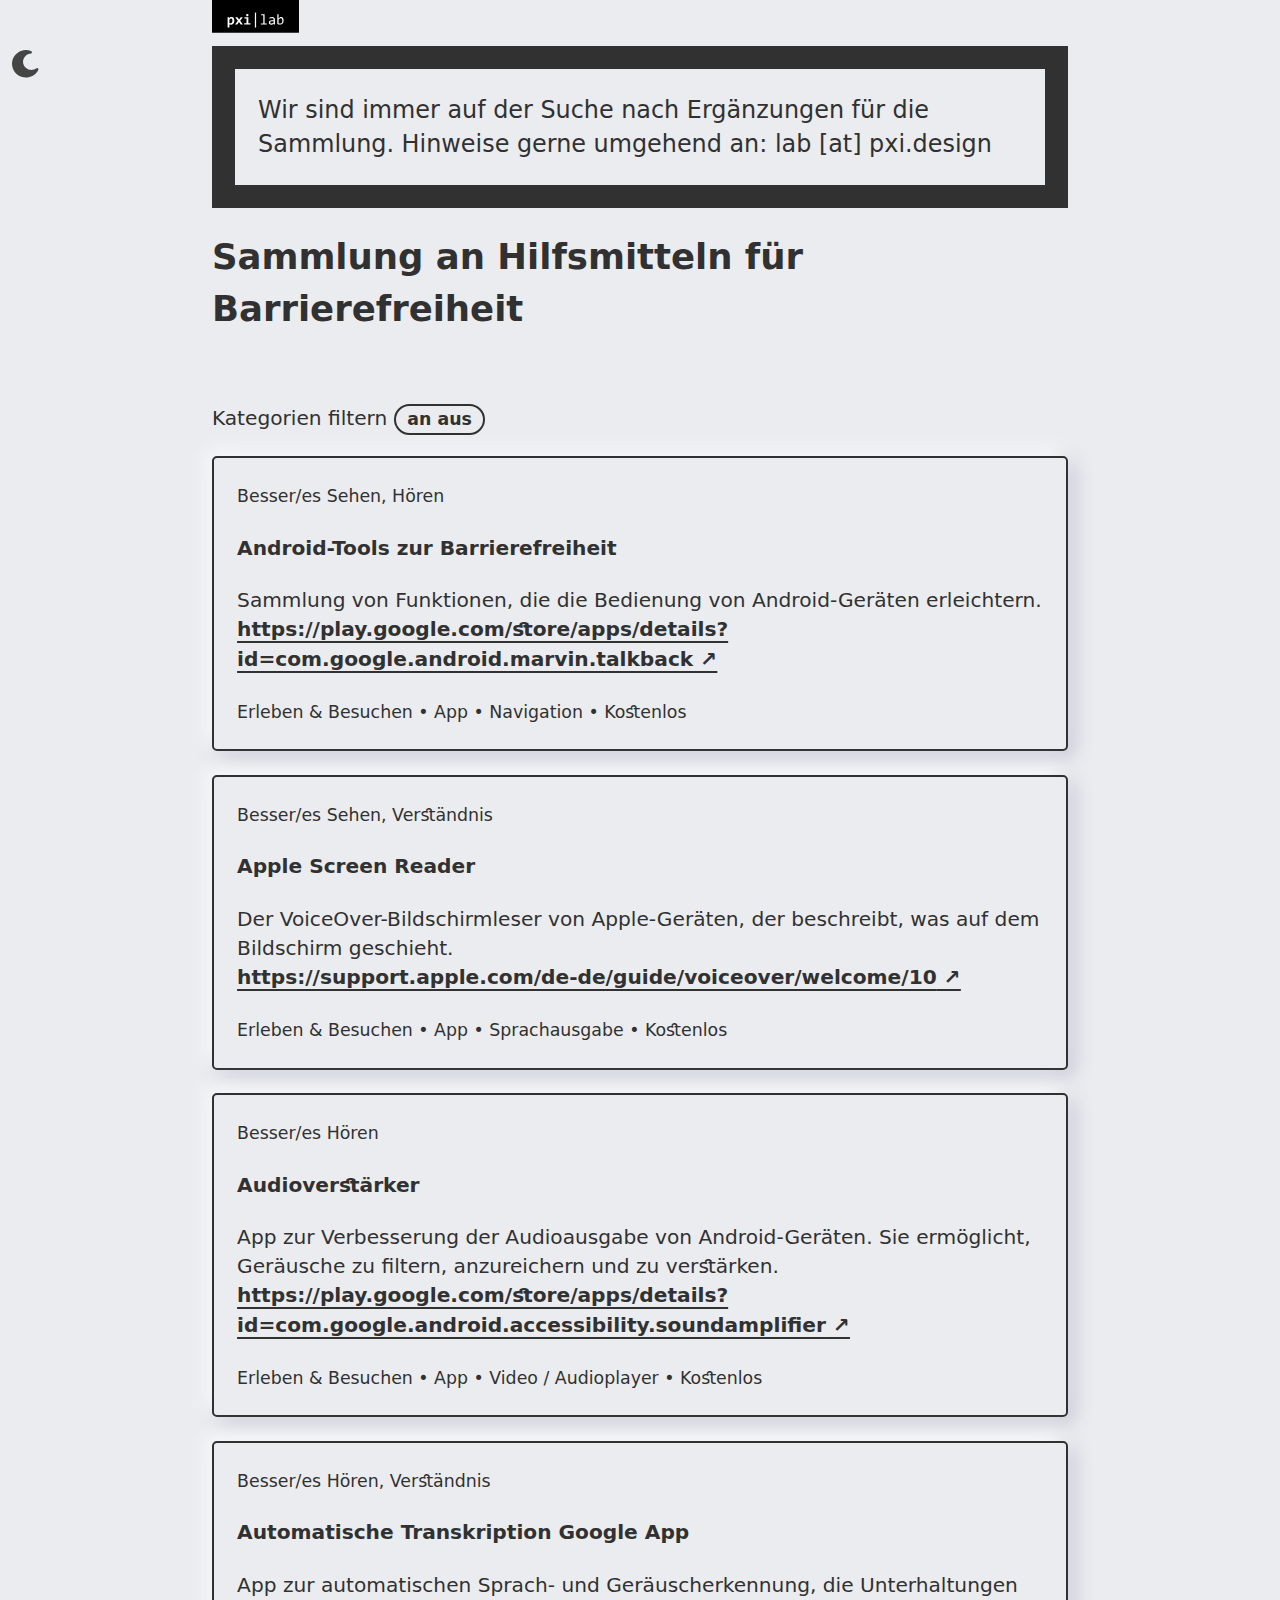
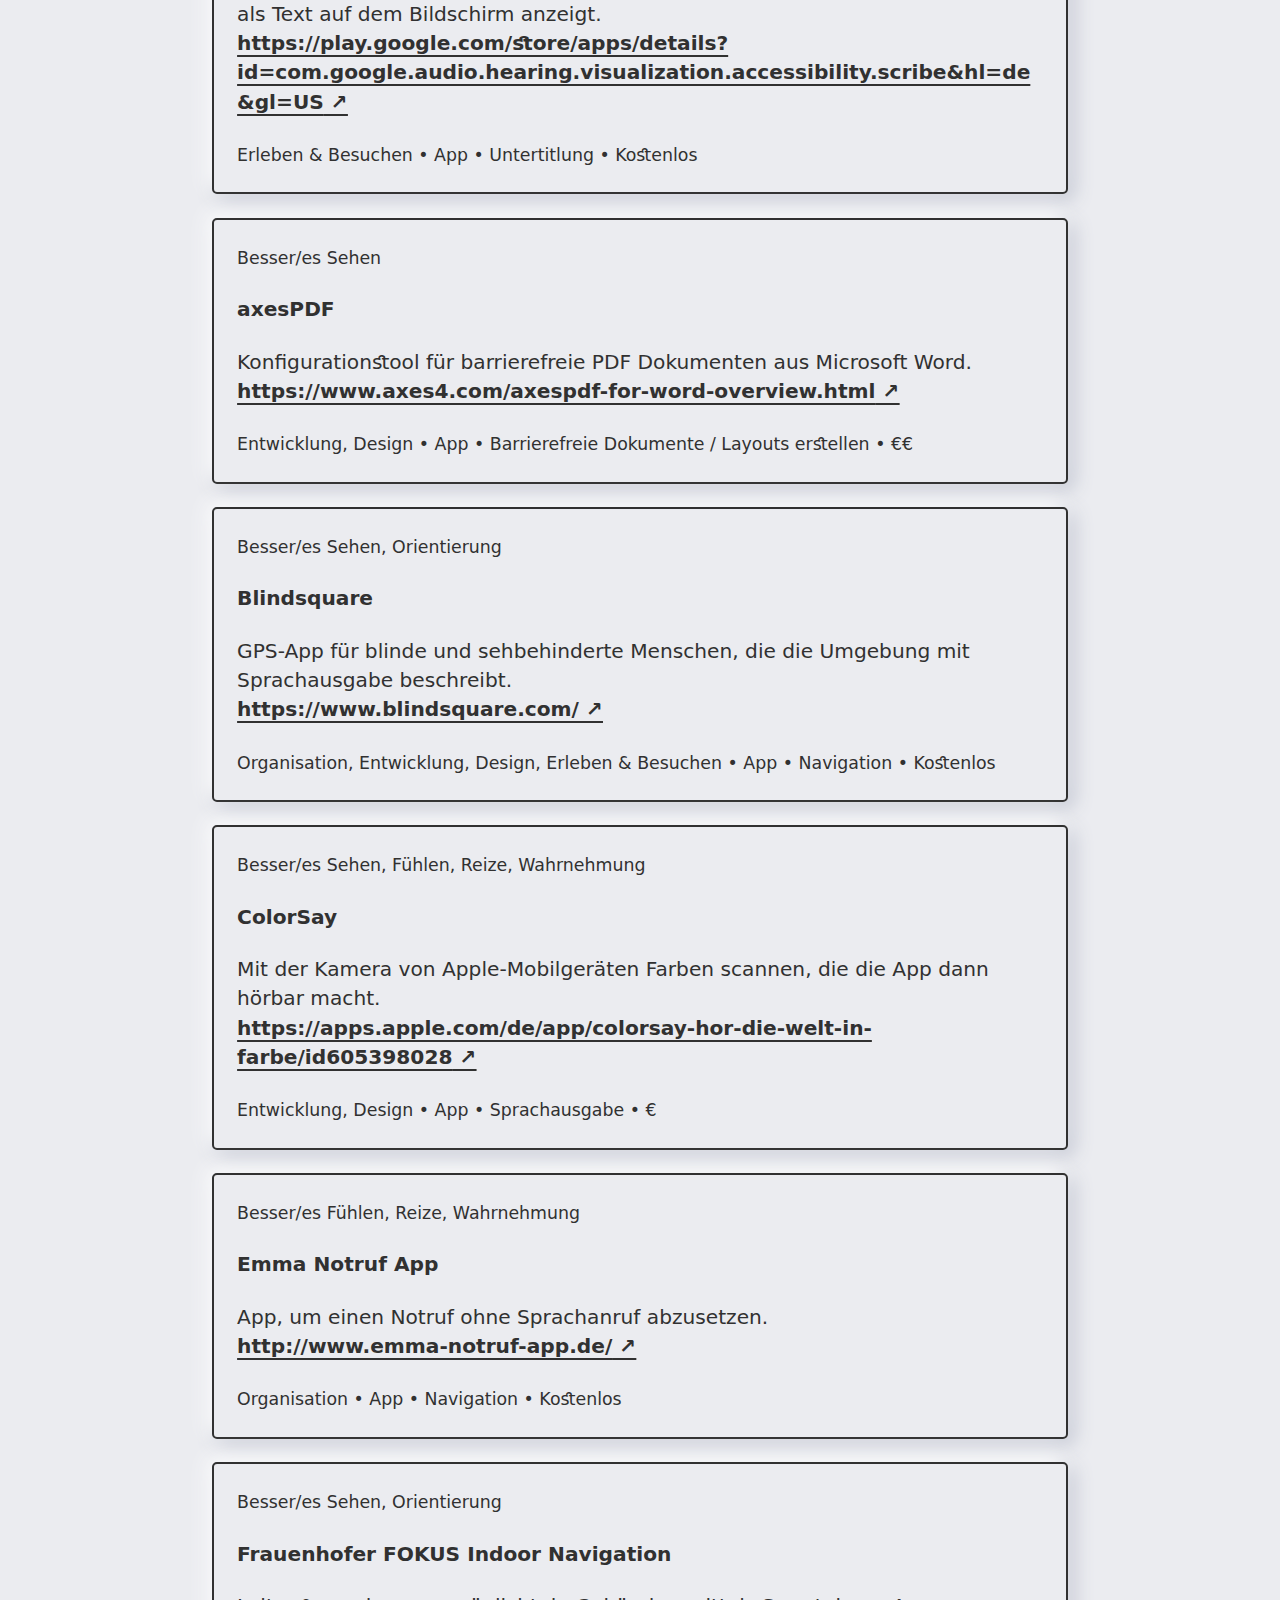
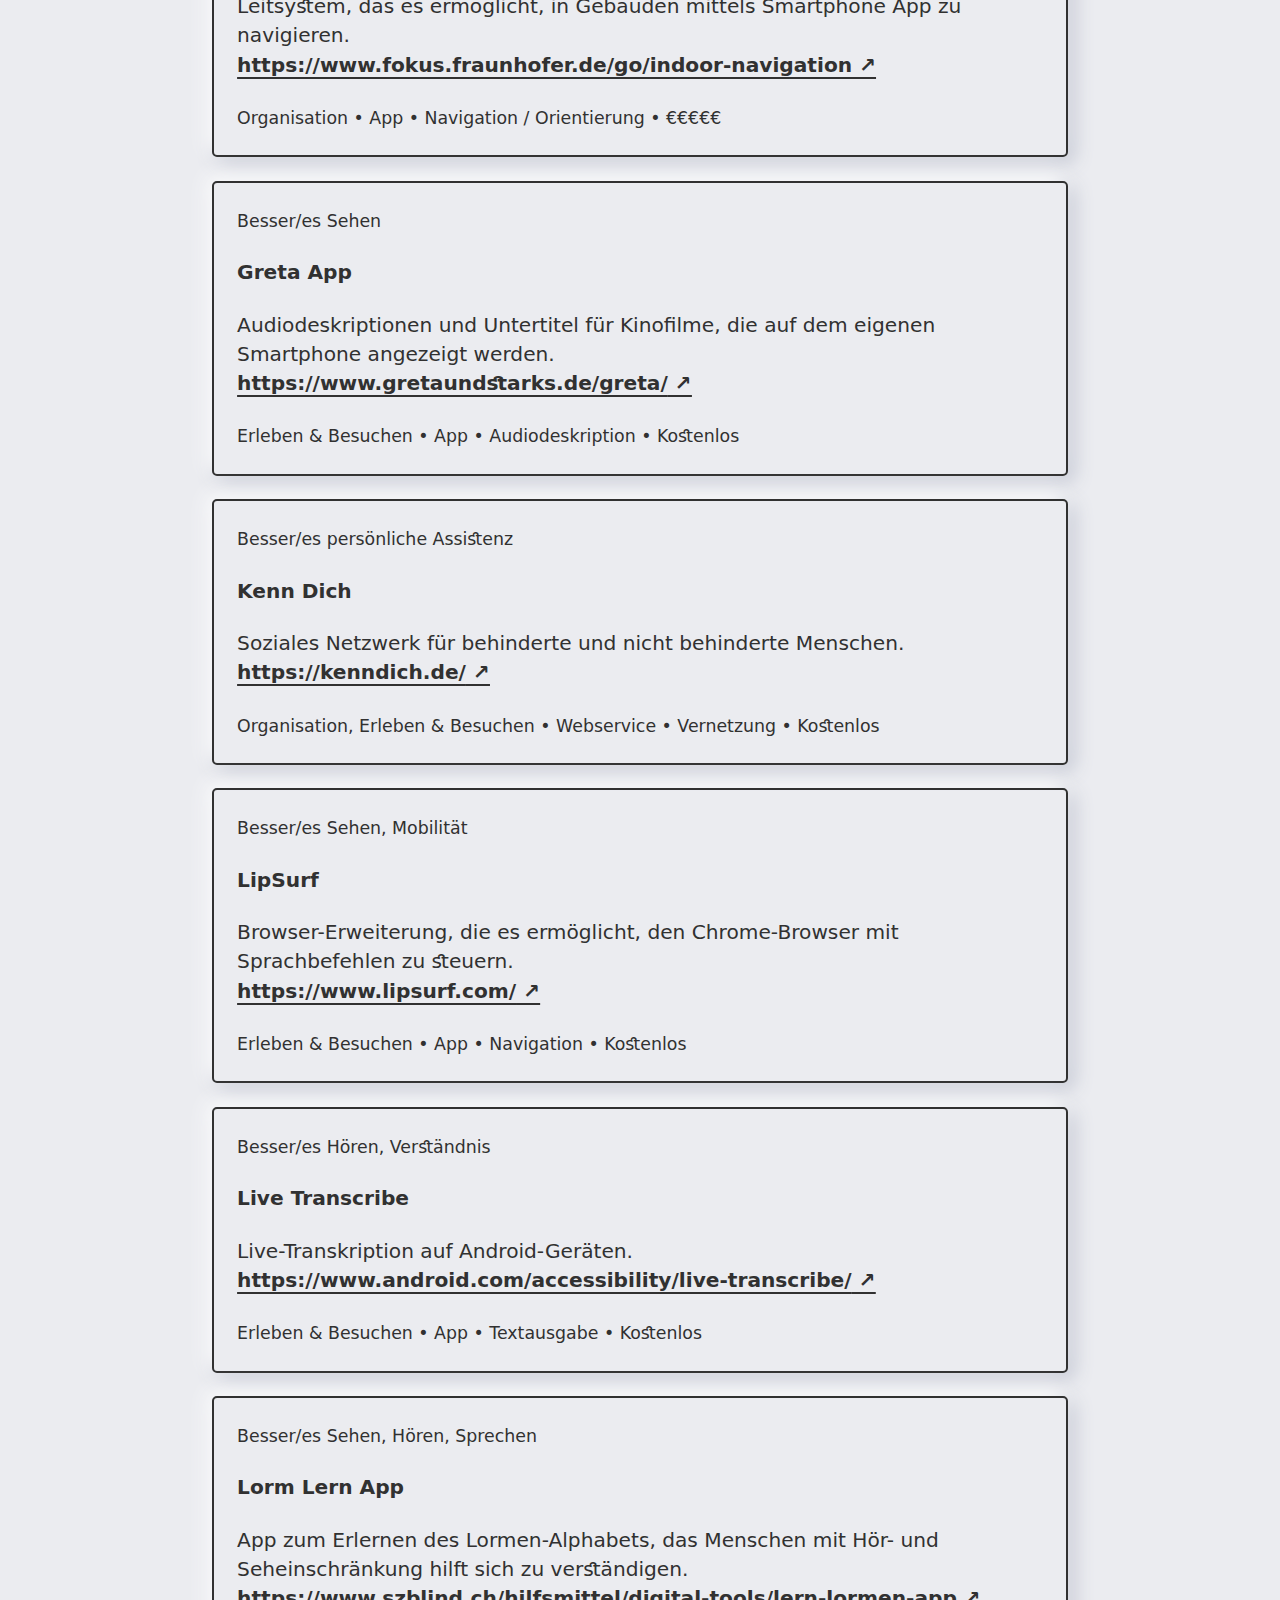
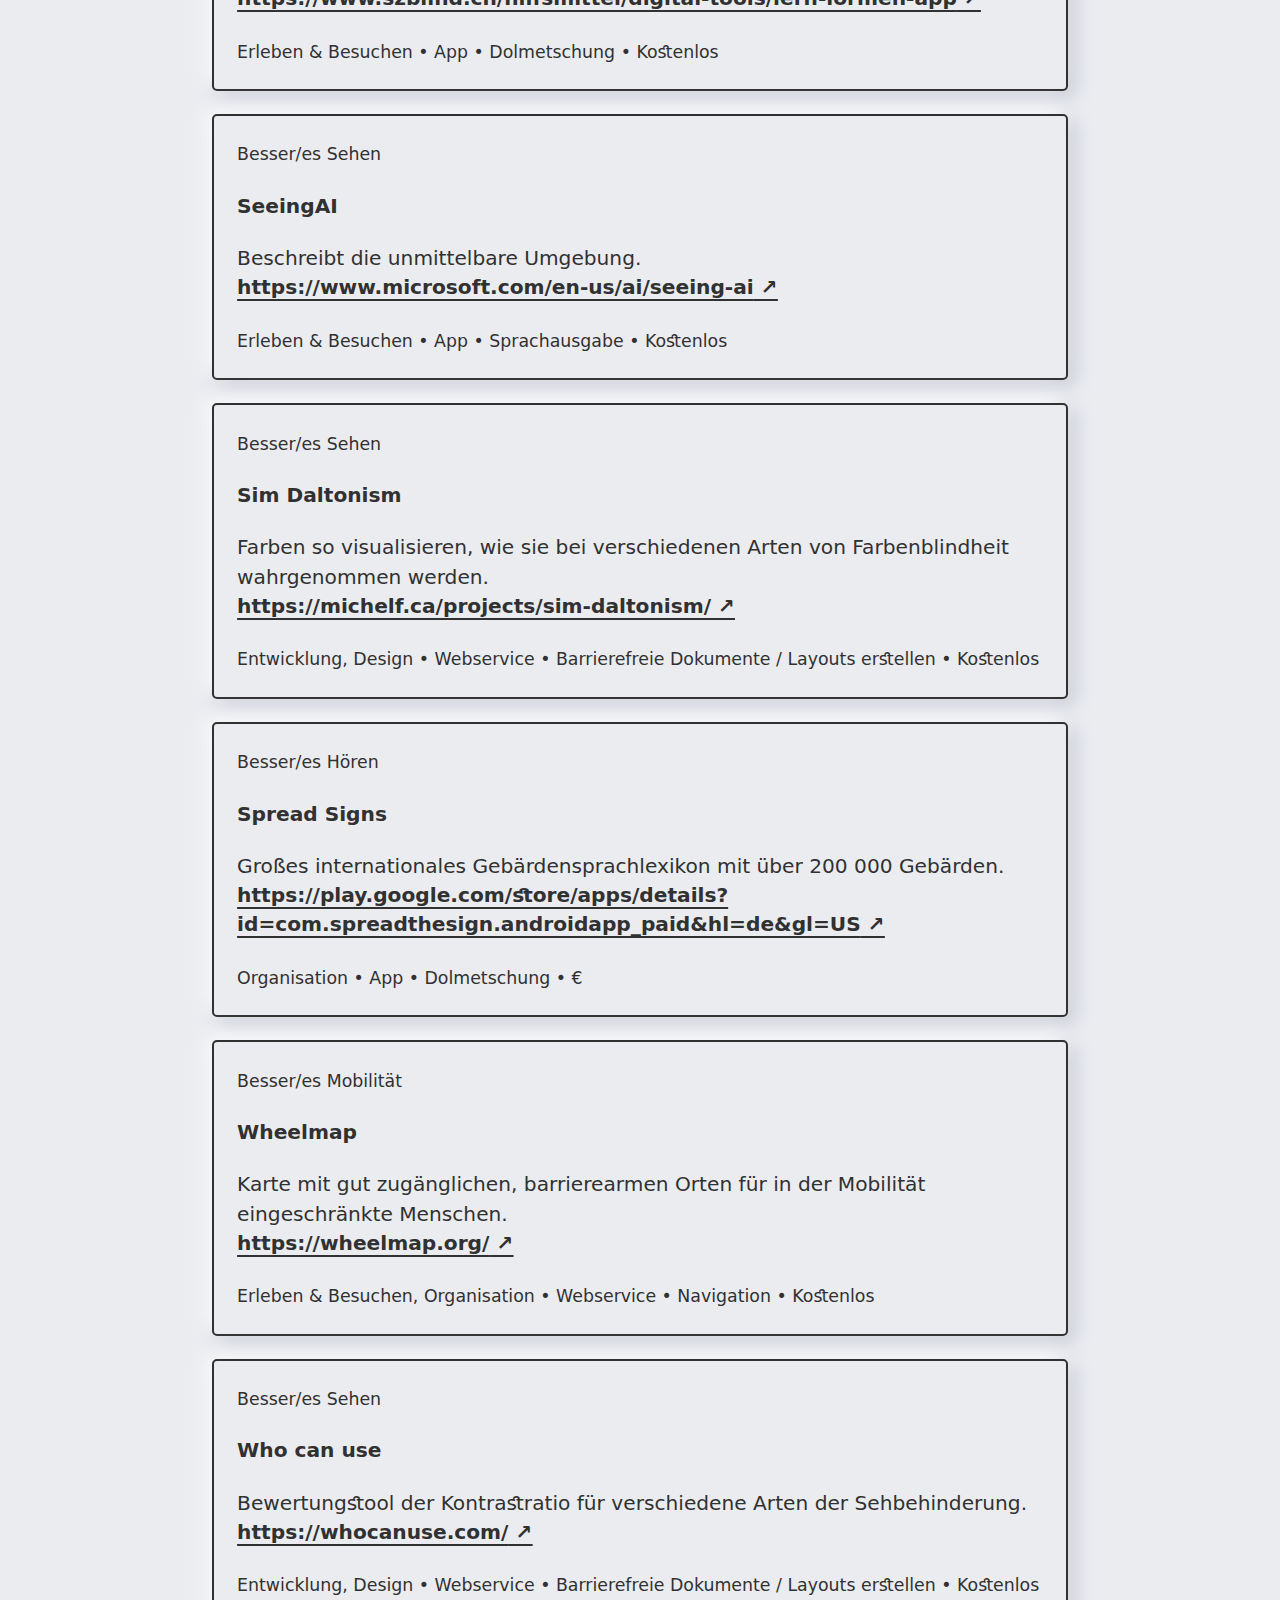
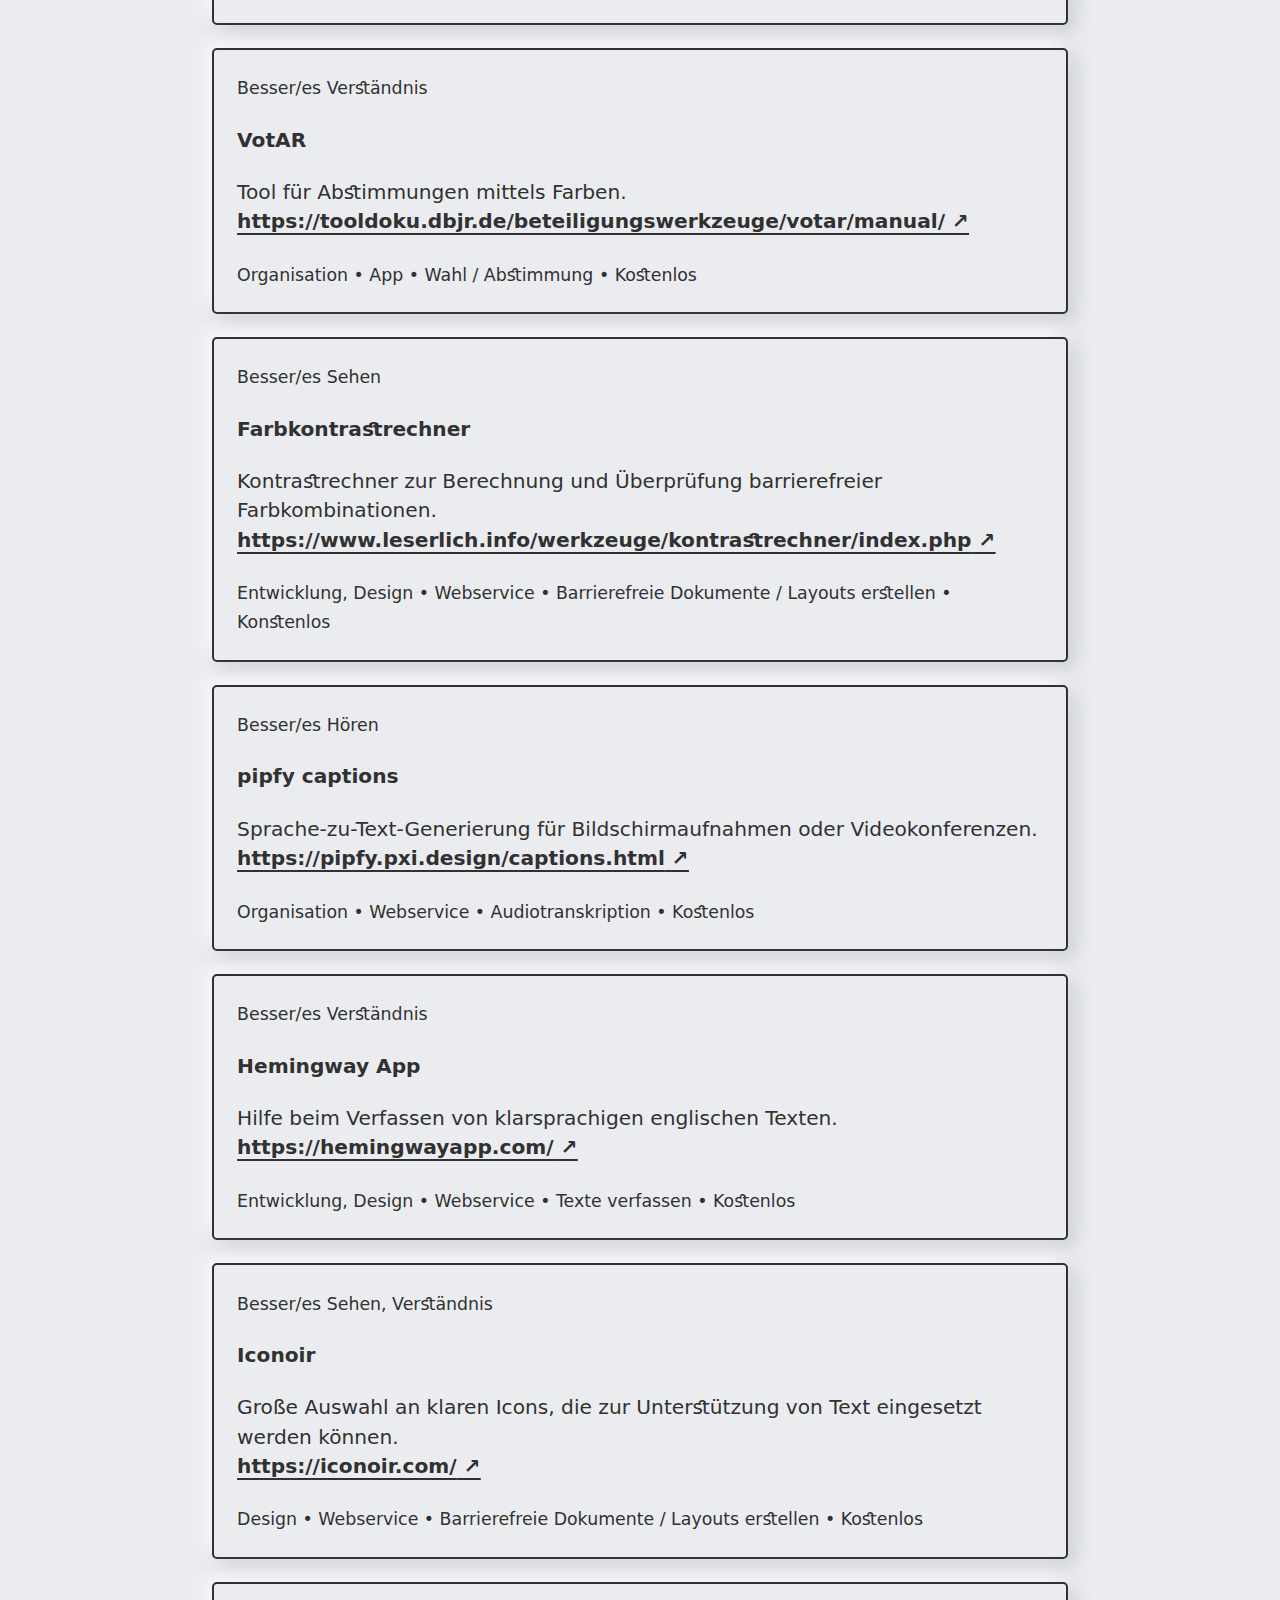
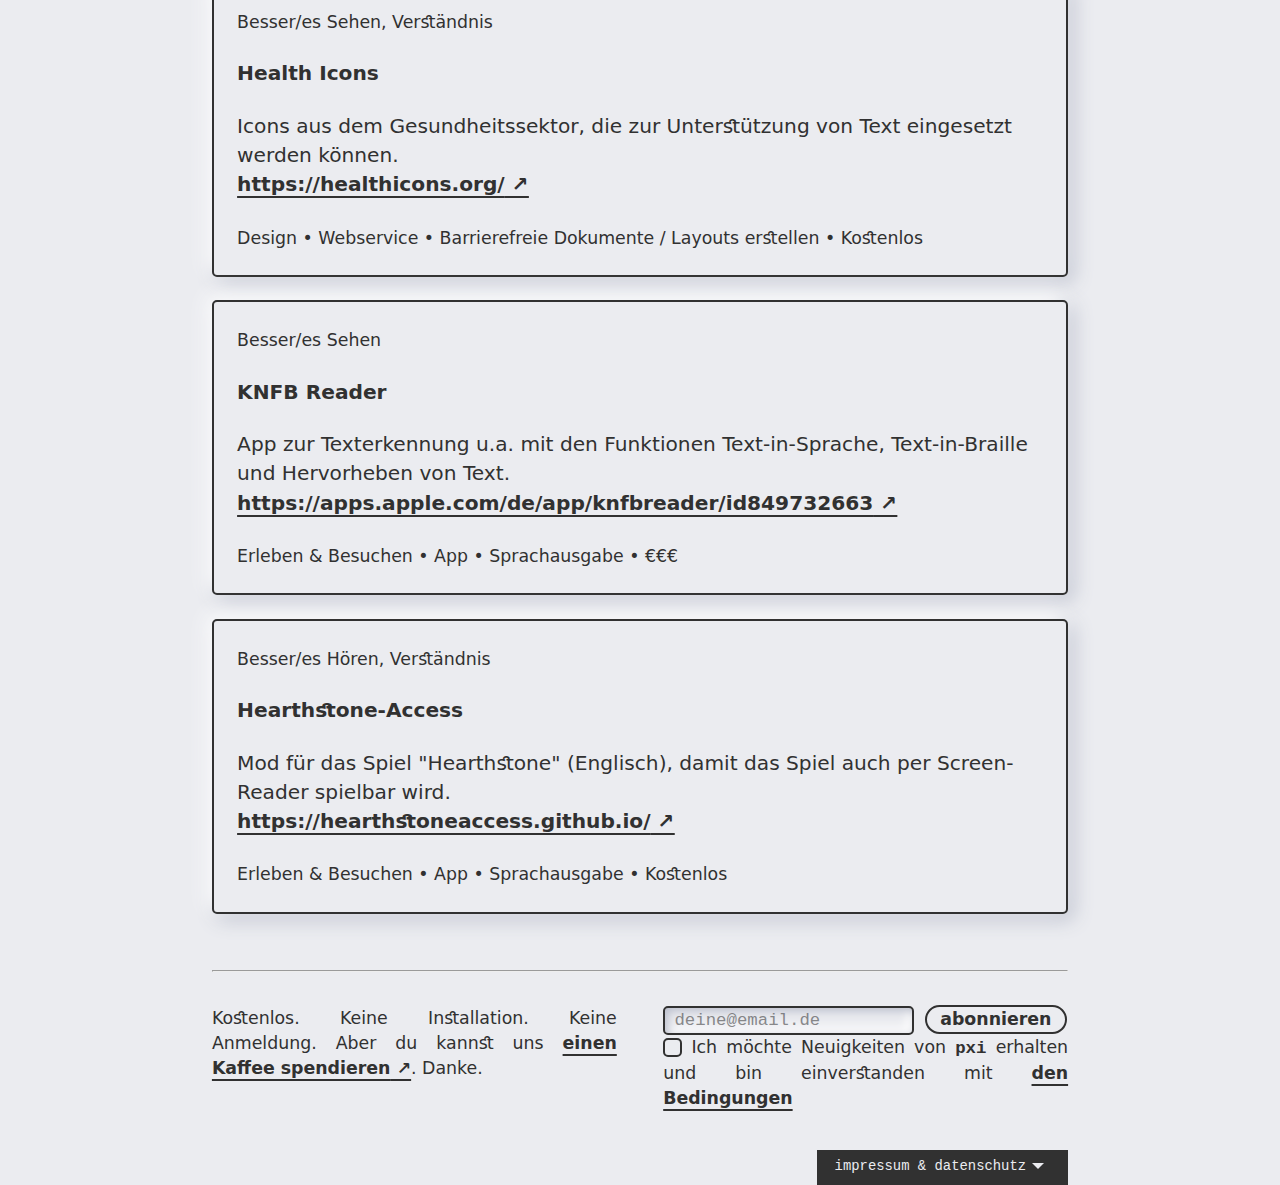
==== werkzeuge/index.html @ 62489ceb "put werkzeugsammlung (gefiltert) in" ====
<!DOCTYPE html>
<html lang="de" prefix="og: http://ogp.me/ns#">
<head>
  <meta charset="UTF-8">
  <meta name="viewport" content="width=device-width, initial-scale=1, minimum-scale=1, shrink-to-fit=no, viewport-fit=cover">
  <meta name="description" content="Sammlung an verschiedenen Hilfsmitteln für Barrierefreiheit im Alltag" />
  <meta name="author" content="pxi.gmbh" />

  <link rel="stylesheet" href="index.css" />

  <title>Sammlung an Hilfsmitteln für Barrierefreiheit</title>
  <meta name="title" content="Sammlung an Hilfsmitteln für Barrierefreiheit" />
  <meta name="description" content="Sammlung an verschiedenen Hilfsmitteln für Barrierefreiheit im Alltag"/>
  <meta name="image" content="social-media-image.png">

  <meta itemprop="name" content="Sammlung an Hilfsmitteln für Barrierefreiheit">
  <meta itemprop="description" content="Sammlung an verschiedenen Hilfsmitteln für Barrierefreiheit im Alltag">
  <meta itemprop="image" content="social-media-image.png">

  <meta name="twitter:card" content="summary">
  <meta name="twitter:title" content="Sammlung an Hilfsmitteln für Barrierefreiheit">
  <meta name="twitter:description" content="Sammlung an verschiedenen Hilfsmitteln für Barrierefreiheit im Alltag">
  <meta name="twitter:image:src" content="social-media-image.png">

  <meta name="og:title" content="Sammlung an Hilfsmitteln für Barrierefreiheit">
  <meta name="og:description" content="Sammlung an verschiedenen Hilfsmitteln für Barrierefreiheit im Alltag">
  <meta name="og:type" content="website">
  <meta name="og:image" content="social-media-image.png">
  <meta name="og:url" content="https://teilhabe.pxi.design/werkzeuge">
  <meta name="og:site_name" content="Sammlung an Hilfsmitteln für Barrierefreiheit">

  <link rel="icon" href="img/favicon/favicon.ico" type="image/x-icon">
  <link rel="apple-touch-icon" sizes="180x180" href="img/favicon/apple-touch-icon.png">
  <link rel="icon" type="image/png" sizes="32x32" href="img/favicon/favicon-32x32.png">
  <link rel="icon" type="image/png" sizes="16x16" href="img/favicon/favicon-16x16.png">
</head>

<body>
  <header>
    <a class="skip-link" href="#main">zum Haupt-Inhalt springen</a>
    <a href="https://agentur.pxi.gmbh/" aria-label="pxi-lab-homepage"><img id="pxi-logo" src="img/pxi-lab.svg"></a>

    <div id="toggle--theme">
      <button type="button" theme-toggle="light" aria-label="switch to light mode"><img src="img/light-button.svg" alt="light icon" theme-toggle="light"></button>
      <button type="button" theme-toggle="dark" aria-label="switch to dark mode"><img src="img/dark-button.svg" alt="dark icon" theme-toggle="dark"></button>
    </div>
    <script type="text/javascript">
      // toggle--theme (light/dark)
      (function() {
        var buttonsTheme = document.querySelectorAll('button[theme-toggle]');
        for (var i = 0; i < buttonsTheme.length; i++) {

          buttonsTheme[i].addEventListener('click', function(event) {
            event.preventDefault();
            console.log("click");
            document.querySelector('html').setAttribute(
              'theme',
              event.target.getAttribute('theme-toggle'));
            },
            false);
          }
        })();
    </script>

    <div class="warning">
      Wir sind immer auf der Suche nach Ergänzungen für die Sammlung. Hinweise gerne umgehend an: lab [at] pxi.design
    </div>
    <hgroup>
      <h1>Sammlung an Hilfsmitteln für Barrierefreiheit</h1>
    </hgroup>
  </header>

  <main id="main">
    <section> <!-- filter element -->
      <div class="toggle--switch" style="float: none;">
        <span id="filter-categories--label">Kategorien filtern</span>
        <button role="switch" aria-checked="false" aria-labelledby="filter-categories--label" onclick="if(this.getAttribute('aria-checked') == 'false'){this.setAttribute('aria-checked', 'true');}else{this.setAttribute('aria-checked', 'false');}">
          <span>an</span>
          <span>aus</span>
        </button>

        <div id="filter-categories">
          <h4>Kategorien: aktiv</h4>
          <div id="filter-categories--active" class="flex-grid">

          </div>
          <hr>
          <h4>Kategorien: nicht aktiv</h4>
          <div id="filter-categories--inactive" class="flex-grid">
            <button aria-checked="false" class="button--primary" activate-class="tag--kostenpflichtig">kostenpflichtig</button>
            <button aria-checked="false" class="button--primary" activate-class="tag--kostenlos">kostenlos</button>
            <button aria-checked="false" class="button--primary" activate-class="tag--design">design</button>
            <button aria-checked="false" class="button--primary" activate-class="tag--entwicklung">entwicklung</button>
            <button aria-checked="false" class="button--primary" activate-class="tag--organisation">organisation</button>
            <button aria-checked="false" class="button--primary" activate-class="tag--erleben-besuchen">erleben & besuchen</button>
            <button aria-checked="false" class="button--primary" activate-class="tag--Webservice">webservice</button>
            <button aria-checked="false" class="button--primary" activate-class="tag--App">app</button>
          </div>
        </div>

        <div class="warning">
          Wähle eine Kategorie, um passende Ergebnisse zu sehen.
        </div>

        <ul>
          <li class="filter-card tag--erleben-besuchen tag--kostenlos tag--App ">
            <p><small>Besser/es Sehen, Hören</small></p>
            <h4>Android-Tools zur Barrierefreiheit</h4>
            <p>Sammlung von Funktionen, die die Bedienung von Android-Geräten erleichtern.</p>
            <a href="https://play.google.com/store/apps/details?id=com.google.android.marvin.talkback">https://play.google.com/store/apps/details?id=com.google.android.marvin.talkback</a>
            <p><small>Erleben & Besuchen  • App • Navigation • Kostenlos</small></p>
          </li>

          <li class="filter-card tag--erleben-besuchen tag--kostenlos tag--App ">
            <p><small>Besser/es Sehen, Verständnis</small></p>
            <h4>Apple Screen Reader</h4>
            <p>Der VoiceOver-Bildschirmleser von Apple-Geräten, der beschreibt, was auf dem Bildschirm geschieht. </p>
            <a href="https://support.apple.com/de-de/guide/voiceover/welcome/10">https://support.apple.com/de-de/guide/voiceover/welcome/10</a>
            <p><small>Erleben & Besuchen  • App • Sprachausgabe • Kostenlos</small></p>
          </li>

          <li class="filter-card tag--erleben-besuchen tag--kostenlos tag--App ">
            <p><small>Besser/es Hören</small></p>
            <h4>Audioverstärker</h4>
            <p>App zur Verbesserung der Audioausgabe von Android-Geräten. Sie ermöglicht, Geräusche zu filtern, anzureichern und zu verstärken.</p>
            <a href="https://play.google.com/store/apps/details?id=com.google.android.accessibility.soundamplifier">https://play.google.com/store/apps/details?id=com.google.android.accessibility.soundamplifier</a>
            <p><small>Erleben & Besuchen  • App • Video / Audioplayer • Kostenlos</small></p>
          </li>

          <li class="filter-card tag--erleben-besuchen tag--kostenlos tag--App ">
            <p><small>Besser/es Hören, Verständnis</small></p>
            <h4>Automatische Transkription Google App</h4>
            <p>App zur automatischen Sprach- und Geräuscherkennung, die Unterhaltungen als Text auf dem Bildschirm anzeigt.</p>
            <a href="https://play.google.com/store/apps/details?id=com.google.audio.hearing.visualization.accessibility.scribe&hl=de&gl=US">https://play.google.com/store/apps/details?id=com.google.audio.hearing.visualization.accessibility.scribe&hl=de&gl=US</a>
            <p><small>Erleben & Besuchen  • App • Untertitlung • Kostenlos</small></p>
          </li>

          <li class="filter-card tag--kostenpflichtig tag--design tag--entwicklung tag--undefined tag--App ">
            <p><small>Besser/es Sehen</small></p>
            <h4>axesPDF</h4>
            <p>Konfigurationstool für barrierefreie PDF Dokumenten aus Microsoft Word.</p>
            <a href="https://www.axes4.com/axespdf-for-word-overview.html">https://www.axes4.com/axespdf-for-word-overview.html</a>
            <p><small>Entwicklung, Design  • App • Barrierefreie Dokumente / Layouts erstellen • €€</small></p>
          </li>

          <li class="filter-card tag--design tag--entwicklung tag--organisation tag--erleben-besuchen tag--kostenlos tag--App ">
            <p><small>Besser/es Sehen, Orientierung</small></p>
            <h4>Blindsquare</h4>
            <p>GPS-App für blinde und sehbehinderte Menschen, die die Umgebung mit Sprachausgabe beschreibt.</p>
            <a href="https://www.blindsquare.com/">https://www.blindsquare.com/</a>
            <p><small>Organisation, Entwicklung, Design, Erleben & Besuchen  • App • Navigation • Kostenlos</small></p>
          </li>

          <li class="filter-card tag--kostenpflichtig tag--design tag--entwicklung tag--undefined tag--App ">
            <p><small>Besser/es Sehen, Fühlen, Reize, Wahrnehmung</small></p>
            <h4>ColorSay</h4>
            <p>Mit der Kamera von Apple-Mobilgeräten Farben scannen, die die App dann hörbar macht.</p>
            <a href="https://apps.apple.com/de/app/colorsay-hor-die-welt-in-farbe/id605398028">https://apps.apple.com/de/app/colorsay-hor-die-welt-in-farbe/id605398028</a>
            <p><small>Entwicklung, Design  • App • Sprachausgabe • €</small></p>
          </li>

          <li class="filter-card tag--organisation tag--kostenlos tag--App ">
            <p><small>Besser/es Fühlen, Reize, Wahrnehmung</small></p>
            <h4>Emma Notruf App</h4>
            <p>App, um einen Notruf ohne Sprachanruf abzusetzen.</p>
            <a href="http://www.emma-notruf-app.de/">http://www.emma-notruf-app.de/</a>
            <p><small>Organisation  • App • Navigation • Kostenlos</small></p>
          </li>

          <li class="filter-card tag--kostenpflichtig tag--organisation tag--undefined tag--App ">
            <p><small>Besser/es Sehen, Orientierung</small></p>
            <h4>Frauenhofer FOKUS Indoor Navigation</h4>
            <p>Leitsystem, das es ermöglicht, in Gebäuden mittels Smartphone App zu navigieren.</p>
            <a href="https://www.fokus.fraunhofer.de/go/indoor-navigation">https://www.fokus.fraunhofer.de/go/indoor-navigation</a>
            <p><small>Organisation  • App • Navigation / Orientierung • €€€€€</small></p>
          </li>

          <li class="filter-card tag--erleben-besuchen tag--kostenlos tag--App ">
            <p><small>Besser/es Sehen</small></p>
            <h4>Greta App</h4>
            <p>Audiodeskriptionen und Untertitel für Kinofilme, die auf dem eigenen Smartphone angezeigt werden.</p>
            <a href="https://www.gretaundstarks.de/greta/">https://www.gretaundstarks.de/greta/</a>
            <p><small>Erleben & Besuchen  • App • Audiodeskription • Kostenlos</small></p>
          </li>

          <li class="filter-card tag--organisation tag--erleben-besuchen tag--kostenlos tag--Webservice ">
            <p><small>Besser/es persönliche Assistenz</small></p>
            <h4>Kenn Dich</h4>
            <p>Soziales Netzwerk für behinderte und nicht behinderte Menschen.</p>
            <a href="https://kenndich.de/">https://kenndich.de/</a>
            <p><small>Organisation, Erleben & Besuchen  • Webservice • Vernetzung • Kostenlos</small></p>
          </li>

          <li class="filter-card tag--erleben-besuchen tag--kostenlos tag--App ">
            <p><small>Besser/es Sehen, Mobilität</small></p>
            <h4>LipSurf</h4>
            <p>Browser-Erweiterung, die es ermöglicht, den Chrome-Browser mit Sprachbefehlen zu steuern.</p>
            <a href="https://www.lipsurf.com/">https://www.lipsurf.com/</a>
            <p><small>Erleben & Besuchen  • App • Navigation • Kostenlos</small></p>
          </li>

          <li class="filter-card tag--erleben-besuchen tag--kostenlos tag--App ">
            <p><small>Besser/es Hören, Verständnis</small></p>
            <h4>Live Transcribe</h4>
            <p>Live-Transkription auf Android-Geräten.</p>
            <a href="https://www.android.com/accessibility/live-transcribe/">https://www.android.com/accessibility/live-transcribe/</a>
            <p><small>Erleben & Besuchen  • App • Textausgabe • Kostenlos</small></p>
          </li>

          <li class="filter-card tag--erleben-besuchen tag--kostenlos tag--App ">
            <p><small>Besser/es Sehen, Hören, Sprechen</small></p>
            <h4>Lorm Lern App</h4>
            <p>App zum Erlernen des Lormen-Alphabets, das Menschen mit Hör- und Seheinschränkung hilft sich zu verständigen.</p>
            <a href="https://www.szblind.ch/hilfsmittel/digital-tools/lern-lormen-app">https://www.szblind.ch/hilfsmittel/digital-tools/lern-lormen-app</a>
            <p><small>Erleben & Besuchen  • App • Dolmetschung • Kostenlos</small></p>
          </li>

          <li class="filter-card tag--erleben-besuchen tag--kostenlos tag--App ">
            <p><small>Besser/es Sehen</small></p>
            <h4>SeeingAI</h4>
            <p>Beschreibt die unmittelbare Umgebung.</p>
            <a href="https://www.microsoft.com/en-us/ai/seeing-ai">https://www.microsoft.com/en-us/ai/seeing-ai</a>
            <p><small>Erleben & Besuchen  • App • Sprachausgabe • Kostenlos</small></p>
          </li>

          <li class="filter-card tag--design tag--entwicklung tag--kostenlos tag--Webservice ">
            <p><small>Besser/es Sehen</small></p>
            <h4>Sim Daltonism</h4>
            <p>Farben so visualisieren, wie sie bei verschiedenen Arten von Farbenblindheit wahrgenommen werden.</p>
            <a href="https://michelf.ca/projects/sim-daltonism/">https://michelf.ca/projects/sim-daltonism/</a>
            <p><small>Entwicklung, Design  • Webservice • Barrierefreie Dokumente / Layouts erstellen • Kostenlos</small></p>
          </li>

          <li class="filter-card tag--kostenpflichtig tag--organisation tag--undefined tag--App ">
            <p><small>Besser/es Hören</small></p>
            <h4>Spread Signs</h4>
            <p>Großes internationales Gebärdensprachlexikon mit über 200 000 Gebärden.</p>
            <a href="https://play.google.com/store/apps/details?id=com.spreadthesign.androidapp_paid&hl=de&gl=US">https://play.google.com/store/apps/details?id=com.spreadthesign.androidapp_paid&hl=de&gl=US</a>
            <p><small>Organisation  • App • Dolmetschung • €</small></p>
          </li>

          <li class="filter-card tag--organisation tag--erleben-besuchen tag--kostenlos tag--Webservice ">
            <p><small>Besser/es Mobilität</small></p>
            <h4>Wheelmap</h4>
            <p>Karte mit gut zugänglichen, barrierearmen Orten für in der Mobilität eingeschränkte Menschen.</p>
            <a href="https://wheelmap.org/">https://wheelmap.org/</a>
            <p><small>Erleben & Besuchen, Organisation  • Webservice • Navigation • Kostenlos</small></p>
          </li>

          <li class="filter-card tag--design tag--entwicklung tag--kostenlos tag--Webservice ">
            <p><small>Besser/es Sehen</small></p>
            <h4>Who can use</h4>
            <p>Bewertungstool der Kontrastratio für verschiedene Arten der Sehbehinderung.</p>
            <a href="https://whocanuse.com/">https://whocanuse.com/</a>
            <p><small>Entwicklung, Design  • Webservice • Barrierefreie Dokumente / Layouts erstellen • Kostenlos</small></p>
          </li>

          <li class="filter-card tag--organisation tag--kostenlos tag--App ">
            <p><small>Besser/es Verständnis</small></p>
            <h4>VotAR</h4>
            <p>Tool für Abstimmungen mittels Farben.</p>
            <a href="https://tooldoku.dbjr.de/beteiligungswerkzeuge/votar/manual/">https://tooldoku.dbjr.de/beteiligungswerkzeuge/votar/manual/</a>
            <p><small>Organisation  • App • Wahl / Abstimmung • Kostenlos</small></p>
          </li>

          <li class="filter-card tag--design tag--entwicklung tag--undefined tag--Webservice ">
            <p><small>Besser/es Sehen</small></p>
            <h4>Farbkontrastrechner</h4>
            <p>Kontrastrechner zur Berechnung und Überprüfung barrierefreier Farbkombinationen.</p>
            <a href="https://www.leserlich.info/werkzeuge/kontrastrechner/index.php">https://www.leserlich.info/werkzeuge/kontrastrechner/index.php</a>
            <p><small>Entwicklung, Design  • Webservice • Barrierefreie Dokumente / Layouts erstellen • Konstenlos</small></p>
          </li>

          <li class="filter-card tag--organisation tag--kostenlos tag--Webservice ">
            <p><small>Besser/es Hören</small></p>
            <h4>pipfy captions</h4>
            <p>Sprache-zu-Text-Generierung für Bildschirmaufnahmen oder Videokonferenzen.</p>
            <a href="https://pipfy.pxi.design/captions.html">https://pipfy.pxi.design/captions.html</a>
            <p><small>Organisation  • Webservice • Audiotranskription • Kostenlos</small></p>
          </li>

          <li class="filter-card tag--design tag--entwicklung tag--kostenlos tag--Webservice ">
            <p><small>Besser/es Verständnis</small></p>
            <h4>Hemingway App</h4>
            <p>Hilfe beim Verfassen von klarsprachigen englischen Texten.</p>
            <a href="https://hemingwayapp.com/">https://hemingwayapp.com/</a>
            <p><small>Entwicklung, Design  • Webservice • Texte verfassen • Kostenlos</small></p>
          </li>

          <li class="filter-card tag--design tag--kostenlos tag--Webservice ">
            <p><small>Besser/es Sehen, Verständnis</small></p>
            <h4>Iconoir</h4>
            <p>Große Auswahl an klaren Icons, die zur Unterstützung von Text eingesetzt werden können.</p>
            <a href="https://iconoir.com/">https://iconoir.com/</a>
            <p><small>Design  • Webservice • Barrierefreie Dokumente / Layouts erstellen • Kostenlos</small></p>
          </li>

          <li class="filter-card tag--design tag--kostenlos tag--Webservice ">
            <p><small>Besser/es Sehen, Verständnis</small></p>
            <h4>Health Icons</h4>
            <p>Icons aus dem Gesundheitssektor, die zur Unterstützung von Text eingesetzt werden können.</p>
            <a href="https://healthicons.org/">https://healthicons.org/</a>
            <p><small>Design  • Webservice • Barrierefreie Dokumente / Layouts erstellen • Kostenlos</small></p>
          </li>

          <li class="filter-card tag--kostenpflichtig tag--erleben-besuchen tag--undefined tag--App ">
            <p><small>Besser/es Sehen</small></p>
            <h4>KNFB Reader</h4>
            <p>App zur Texterkennung u.a. mit den Funktionen Text-in-Sprache, Text-in-Braille und Hervorheben von Text.</p>
            <a href="https://apps.apple.com/de/app/knfbreader/id849732663">https://apps.apple.com/de/app/knfbreader/id849732663</a>
            <p><small>Erleben & Besuchen  • App • Sprachausgabe • €€€</small></p>
          </li>

          <li class="filter-card tag--gratis tag--erleben-besuchen tag--undefined tag--App ">
            <p><small>Besser/es Hören, Verständnis</small></p>
            <h4>Hearthstone-Access</h4>
            <p>Mod für das Spiel "Hearthstone" (Englisch), damit das Spiel auch per Screen-Reader spielbar wird.</p>
            <a href="https://hearthstoneaccess.github.io/">https://hearthstoneaccess.github.io/</a>
            <p><small>Erleben & Besuchen  • App • Sprachausgabe • Kostenlos</small></p>
          </li>


        </ul>
        <script type="text/javascript">
          (function(){
            const filterCategories = document.getElementById("filter-categories");
            const filterCategoriesActive = document.getElementById("filter-categories--active");
            const filterCategoriesInactive = document.getElementById("filter-categories--inactive");
            const warning = filterCategories.parentElement.querySelector(".warning");
            let warningDone = false;
            let filterItems = Array.from(filterCategoriesActive.getElementsByClassName(
              'button--primary'
            )).concat(Array.from(filterCategoriesInactive.getElementsByClassName(
              'button--primary'
            )));
            for (var i = 0; i < filterItems.length; i++) {
              filterItems[i].activateClassRule = document.createElement("style");
              filterItems[i].activateClassRule.innerHTML = (
                'button[aria-checked="true"] ~ ul > li.'
                + filterItems[i].getAttribute("activate-class")
                + "{display:block}"
              );
              filterItems[i].addEventListener("click", function() {
                if (warningDone === false){
                  warningDone = true;
                  warning.style.display = "none";
                }
                let pressed = this.getAttribute("aria-checked") === "true";
                this.setAttribute("aria-checked", !pressed);
                if (pressed === true){
                  filterCategoriesActive.removeChild(this);
                  filterCategoriesInactive.appendChild(this);
                  document.head.removeChild(this.activateClassRule);
                }else{
                  filterCategoriesInactive.removeChild(this);
                  filterCategoriesActive.appendChild(this);
                  document.head.appendChild(this.activateClassRule);
                }
              })
            }
          })()
        </script>
      </div>
    </section>
  </main>
  <footer>
    <hr>
    <section class="flex-grid" id="about">
      <p>Kostenlos. Keine Installation. Keine Anmeldung.
        Aber du kannst uns <a href="https://gumroad.com/l/compad-cards" target="_blank">einen Kaffee spendieren</a>. Danke.
      </p>
      <form action="https://mail.pxi.gmbh/sendy/subscribe" method="POST" accept-charset="utf-8">
        <label for="about--email" class="is-invisible">Neuigkeiten</label>
        <input type="email" name="email" id="about--email" required placeholder="deine@email.de">
        <button type="submit" name="submit">abonnieren</button>
        <br>
        <div style="display:none;">
        	<label for="hp">HP</label><br/>
        	<input type="text" name="hp" id="hp"/>
      	</div>
        <label>
          <input type="checkbox" name="gdpr" required id="gdpr">
          Ich möchte Neuigkeiten von <code><strong>pxi</strong></code> erhalten und bin einverstanden mit
        </label> <span><a href="#imprint" onclick="getElementById('imprint').setAttribute('open', true);">den Bedingungen</a></span>
        <input type="hidden" name="list" value="K6XGJHWQ4XmVUsKM892EuIIw"/>
      	<input type="hidden" name="subform" value="yes"/>
      </form>
    </section>

    <details class="imprint" id="imprint">
      <summary role="button" onclick="if(!this.parentElement.hasAttribute('open')){setTimeout(function(){window.scrollBy(0,150);},50);this.parentElement.setAttribute('aria-expanded','true')}else{this.parentElement.setAttribute('aria-expanded','false')}">
        Impressum & Datenschutz
      </summary>
      <div class="flex-grid">
        <div>
          <p>
            &copy; <span id="current-year"></span> &mdash;
            <script>// show current year
              document.getElementById("current-year").innerHTML = new Date().getUTCFullYear();
            </script>
            pixelcraft innovation GmbH
            <br>Karl-Heine-Straße 99 | 04229 Leipzig
            <br>GF Jakob Jochmann (ViSdP)
            <br>HRB 29619 | Leipzig | UstID DE291272096
            <br>+49 152 27094501 | <span aria-label="write us an email" class="js--email">lab [at] pxi.design</span>
          </p>
        </div>
        <div>
          <p>Wir leben Daten-Souveränität: Kein Tracking, kein Quatsch, du bestimmst. Wenn du unsere E-Mmails abonnierst, kannst du deine Einwilligung jederzeit widerrufen. Puff. Siehe unsere ausführliche Erläuterung <a href="https://github.com/pxi-gmbh/pipfy/blob/main/legal.md">Nutzungs-Bedingungen & Datenschutz-erklärung</a></p>
        </div>
      </div>
    </details>
  </footer><!-- ./ Footer -->
</body>
</html>
---- werkzeuge/index.css ----
/* * collated styles from the pxi design system * */
/* ========================================================================== */

/* ========================================================================== */
/* * HTML RESET TO NORMALIZE BROWSERS * */
/* ========================================================================== */

@charset "UTF-8";
/* set all elements to border-box model for easier size calculations */
*,
:after,
:before {
 box-sizing:border-box
}

:after,
:before {
 text-decoration:inherit;
 vertical-align:inherit
}

html {
  font-smoothing: auto;
  font-feature-settings: "calt" on, "liga" on, "dlig" on, "kern" on;
  text-size-adjust: 100%;
  -ms-text-size-adjust: 100%;
  -webkit-text-size-adjust: 100%;
  -webkit-tap-highlight-color: rgba(0, 0, 0, 0);
  -moz-tab-size: 4;
}

html, body {
  max-width: 100vw;
  overflow-x: visible;
  overflow-y: visible;
  scroll-behavior: smooth;
}

body {
  margin: 0;
  font-weight: 400;
  font-style: normal;
  text-rendering: optimizeLegibility;
  -webkit-font-smoothing: antialiased;
}

/* reset display for browser consistency */
article,
aside,
details,
figcaption,
figure,
footer,
header,
main,
menu,
nav,
section {
  display: block;
}

/* reset spacing for consistent vertical rhythm */
h1,
h2,
h3,
h4,
p,
ul,
ol,
dd,
blockquote {
  padding: 0; /* universal reset */
  margin: 0; /* universal reset */
}

audio:not([controls]) {
  display: none;
  height: 0;
}

template,
[hidden] {
  display: none;
}

/* reset form elements for browser consistency */
button,
[aria-role="button"],
input {
  overflow: visible;
}

button,
[aria-role="button"],
select {
  text-transform: none;
}

button,
[aria-role="button"],
html [type="button"],
::-webkit-file-upload-button,
[type="reset"],
[type="submit"] {
  -webkit-appearance: button; /* make clickable items styleable in mobile browsers */
  font: inherit;
}

::-webkit-input-placeholder {
  color: inherit;
  opacity: 0.54;
}

legend {
  box-sizing: border-box;
  color: inherit;
  display: table;
  max-width: 100%;
  white-space: normal;
  padding: 0;
}

[type="checkbox"],
[type="radio"] {
  box-sizing: border-box;
  padding: 0;
}

[type="search"] {
  -webkit-appearance: textfield;
  outline-offset: -2px;
}

[type="search"]::-webkit-search-cancel-button,
[type="search"]::-webkit-search-decoration {
  -webkit-appearance: none;
}

/* reset vertical-alignment for browser consistency */
progress {
  vertical-align: baseline; }

/* hide SVG overflow in IE. */
svg:not(:root) {
  overflow: hidden;
}

svg:not([fill]) {
 fill:currentColor
}

textarea {
  overflow: auto;
}

input,
select,
textarea {
 -webkit-appearance:none;
 -moz-appearance:none;
 appearance:none;
}

legend {
  box-sizing: border-box;
  color: inherit;
  display: table;
  max-width: 100%;
  white-space: normal;
  padding: 0;
}

::-webkit-input-placeholder {
  color: inherit;
  opacity: 0.54;
}

::-webkit-file-upload-button {
  -webkit-appearance: button;
  /* make clickable items stylable in mobile browsers */
  font: inherit;
}

img,
svg,
audio,
canvas,
progress {
  display: block;
  width: auto;
  max-width: 100%;
  height: auto;
  margin: 0 auto;
  border-style: none;
  /* IE 10- fix */ }

img,
iframe {
  border:none;
}

embed,
object,
iframe,
video {
  display: block;
  width: 100%;
  height: auto;
 }

@media (prefers-reduced-motion: reduce) {
  /* disable animations for accessibility reasons (with tiny duration to keep JS-event listeners intact */
  * {
    animation-duration: 0.01ms !important;
    animation-iteration-count: 1 !important;
    transition-duration: 0.01ms !important;
    scroll-behavior: auto !important;
  }
}

/* * fix mobile webkit browser obstructing 100vh with ui * */
body {
  min-height: 100vh; /* fallback */
  min-height: -webkit-fill-available;
}
html {
  height: -webkit-fill-available;
}



/* ========================================================================== */
/* * GLOBAL STYLES * */
/* ========================================================================== */

/*  TOC
    - settings
      - color scheme
      - typography & layout
      - components
    - agnostic style defaults
    - layouts
 */



/* * SETTINGS * */
/* ========================================================================== */
/* ========================================================================== */

/* * COLOR SCHEME * */
/* ========================================================================== */

/* global colors */
:root {
  --color--text: #313131;
  --color--background: #EBECF0;
  --color--shadow: #BABECC;
  --color--light: #ffffff;
  --color--contrast: #91F5ED;
  --color--focus: #00C5B5;
  --color--black: #030303;
  color: var(--color--text);
  background-color: var(--color--background);
}

/* light theme follows OS settings, can be set via toggle button */
[theme=light],
:root:not([theme=dark]) {
  --color--text:#313131;
  --color--background: #EBECF0;
  --color--shadow: #BABECC;
  --color--light: #ffffff;
  --color--contrast: #91F5ED;
}

/* dark theme follows OS settings, can be set via toggle button */
[theme=dark] {
  --color--text: #EBECF0;
  --color--background: #191b20;
  --color--shadow: #050505;
  --color--light: #3f3f3f;
  --color--contrast: #075751;
}

@media only screen and (prefers-color-scheme:dark) {
:root:not([theme=light]) {
    --color--text: #EBECF0;
    --color--background: #191b20;
    --color--shadow: #050505;
    --color--light: #3f3f3f;
    --color--contrast: #075751;
  }
}



/* * TYPOGRAPHY SETTINGS * */
/* ========================================================================== */

/* font settings */
:root {
  --type--text: system-ui, -apple-system, "Segoe UI", "Roboto", "Ubuntu", "Cantarell", "Noto Sans", sans-serif, "Apple Color Emoji", "Segoe UI Emoji", "Segoe UI Symbol", "Noto Color Emoji";
  --type--display: "Consolas", "Roboto Mono", "Ubuntu Monospace", "Menlo", "Noto Mono", "Oxygen Mono", "Liberation Mono", monospace, "Apple Color Emoji", "Segoe UI Emoji", "Segoe UI Symbol", "Noto Color Emoji";
  --type--baseline: 1; /* base integer for typographic scale */
  /* typographic scale + fluid size */
  --type-scale--1: calc(var(--type--baseline) * 1rem + 0.7vw);
  --type-scale--2: calc(var(--type--baseline) * 1.333rem + 0.7vw);
  --type-scale--3: calc(var(--type--baseline) * 1.777rem + 0.7vw);
  --type-scale--4: calc(var(--type--baseline) * 2.369rem + 0.7vw);
  --type-scale--small: calc(var(--type--baseline) * 0.75rem + 0.7vw);
  font-family: var(--type--text);
  /* start with browser default (16px) */
  font-size: 100%;
}

/* typographic layout settings */
/*
  the vertical rhythm of line-height is the composing unit for a fluid grid
  that adapts to screen sizes with molten leading. we compute spacing with CSS
  `calc`to bring all elements into the flow.
 */
:root {
  --baseline: 1.35; /* base integer for computing harmonious spacing */
  --vertical-rhythm: calc(var(--baseline) * 1rem);
  line-height: var(--baseline);
}
@media (min-width: 768px) {
  :root {
    /* the vertical rhythm changes (molten leading) for better readability */
    --baseline: 1.45;
  }
}



/* * COMPONENT SETTINGS * */
/* ========================================================================== */

:root {
  --border-width--default: 0.15rem;
  --border-radius--subtle: 5px;
  --border-radius--pronounced: 1000px;
  --shadow--outer: -5px -5px 20px var(--color--light), 5px 5px 20px var(--color--shadow);
  --shadow--inner: inset 3px 3px 10px var(--color--shadow), inset -5px -5px 10px var(--color--light);
  --shadow--focus: 0 0 10px var(--color--focus);
  --component--max-width: 32rem;
}

/*
  TODO using box-model relevant properties (border) will cause wiggling.
  using outline will not conform to curves (border-radius) outside of firefox
  we can simulate curved outlines using stacked shadows instead:
  comma separated from existing box-shadow add another shadow with greater distance
  use outline as a fallback with transparent color.
  high contrast mode will render it opaque and remove shadows
*/
EXAMPLE {
  outline: 2px solid transparent; /* set fallback shadow-outline for Windows High Contrast Mode: will turn opaque */
  box-shadow: 0 0 0 2px green, 0 0 0 4px green; /* use stacked box shadows, separated by commas, to preserve foundation and add more outline */
}

:focus {
  outline-style: solid;
  outline-color: var(--color--focus);
  outline-width: 0.2rem;
}

::selection {
  color: var(--color--background);
  background-color: var(--color--text);
}



/* * AGNOSTIC STYLE DEFAULTS * */
/* ========================================================================== */
/* ========================================================================== */
/*
   to maximise modularity we create an agnostic foundation of styles with only
   native HTML selectors. classes add specificity at a later step and overwrite
   the foundation where more differentiation is needed.
 */

html {
/* TODO für hyphens auf deutschen Seiten */
/*-webkit-hyphens: auto;
  -ms-hyphens: auto;
  hyphens: auto; */
}

/* type-scale base font size declared on body to allow for inheriting from the cascade */
body { font-size: var(--type-scale--1); }

/* vertical rhythm: all elements are spaced by default. overwrite where relevant */
body * + * {
  margin-top: var(--vertical-rhythm);
  margin-bottom: 0;
}

/* reset universal top-margins for elements that should not have it by default */
* + br,
option + option,
th + th,
th + td,
td + th,
td + td,
li + li {
  margin-top: 0;
}

header,
footer,
main,
section {
  padding-top: var(--vertical-rhythm);
}

footer {
  padding-bottom: var(--vertical-rhythm);
}

/* applying the type scale (single line declarations are grouped) */
h1 { font-size: var(--type-scale--4); }
h2 { font-size: var(--type-scale--3); }
h3 { font-size: var(--type-scale--2); }
h4 { font-size: var(--type-scale--1); }
small { font-size: var(--type-scale--small); }

/* TODO: maybe have a look at the quote styling again */
blockquote {
  padding: var(--vertical-rhythm);
  font-style: italic;
  font-weight: bold;
}

blockquote footer {
  text-align: right;
  font-style: normal;
  font-weight: normal;
  padding: 0;
  margin-top: 0;
}

cite::before {
  content: "— ";
}

figure {
  padding: 0;
  margin-left: 0;
  margin-right: 0;
}

figcaption { margin-top: 0; }

ul,
ol {
  list-style-position: inside;
}

/* resetting universal leading for list elements */
li + li {  margin-top: 0; }

sub,
sup {
  vertical-align: baseline;
  position: relative;
  font-size: var(--type-scale--small);
}
sub { top: calc(var(--vertical-rhythm) / 3) }
sup { top: calc(var(--vertical-rhythm) / -3) }

mark {
  color: var(--color--text);
  background-color: var(--color--contrast);
  outline-style: solid;
  outline-color: var(--color--contrast);
  outline-width: 0.2rem;
}

label { cursor: pointer; }

form { display: block; }

fieldset {
  max-width: var(--component--max-width);
  padding: calc(var(--vertical-rhythm) / 2);
  border: var(--border-width--default) solid var(--color--text);
  border-radius: var(--border-radius--subtle);
}

fieldset legend,
fieldset label {
    display: block;
    padding-left: .2rem;
    padding-right: .2rem;
}

legend + * { margin-top: 0; }

/* interactive components */
/*
  we create a coherent look for all interactive components.
  communicate visually what are elements you can interact with
  and what specific interaction you can expect.
 */

/*
  interaction: go somewhere (URL changes)
*/
a {
  color: var(--color--text);
  font-weight: bold;
  text-underline-position: under;
  text-decoration-line: underline;
  text-decoration-style: solid;
  text-decoration-color: currentColor;
  text-decoration-thickness: var(--border-width--default);
  transition: all 0.15s ease-in-out;
}

a:hover {
  text-decoration-thickness: calc(var(--border-width--default) * 2);
  text-decoration-color: var(--color--focus);
 }

 a[href*="//"]:not([aria-label="pxi-lab-homepage"]):after{
   content: " \2197";
 }

/*
  interaction: interactive, but the URL will stay the same
*/
button,
[role="button"],
input,
select,
textarea {
  color: var(--color--text);
  background-color: var(--color--background);
  font-size: inherit;
  letter-spacing: inherit;
  line-height: inherit;
  border: var(--border-width--default) solid var(--color--text);
  cursor: pointer;
  /* transition: all 0.15s ease-in; */
}

/*
  interaction: create a change in the state of what you are presented
*/
button,
[role="button"] {
  font-weight: bold;
  text-transform: lowercase;
  font-size: var(--type-scale--small);
  width: auto;
  padding-left: calc(var(--vertical-rhythm) / 2);
  padding-right: calc(var(--vertical-rhythm) / 2);
  margin-top: calc(var(--border-width--default) * -1); /*offset border width */
  margin-bottom: calc(var(--border-width--default) * -1); /*offset border width */
  border-radius: var(--border-radius--pronounced);
}

button:hover,
[role="button"]:hover,
button:focus,
[role="button"]:focus,
[aria-pressed="true"] {
  border-color: var(--color--focus);
  box-shadow: var(--shadow--focus);
}

/*
  we use the details element as a means to toggle additional (secondary) information
  to ensure that formerly hidden information comes into view at the edge of the
  viewport we use an inline script that scrolls down a bit with a tiny delay.
  Adjust as needed.
*/
/*
  <details>
    <summary role="button" onclick="if(!this.parentElement.hasAttribute('open')){setTimeout(function(){window.scrollBy(0,60);},50);this.parentElement.setAttribute('aria-expanded','true')}else{this.parentElement.setAttribute('aria-expanded','false')}">...</summary>
    <div>...</div>
  </details>
 */
details {
}

@​media (prefers-reduced-motion: no-preference) {
  details { scroll-behavior: smooth; }
}

summary {
  /* display: list-item; */ /* preserve the built-in rotating arrow */
  list-style: none;
  text-align: center;
  cursor: pointer;
  /* transition: all 0.15s ease-in; */
}

summary::-webkit-details-marker {
  /* modify the arrow symbol in chrome. use list-style on the element in other browsers */
  display: none;
}

details[open] summary + * {
  animation: fade-down 0.15s ease-out forwards;
}
@keyframes fade-down {
  0% {
    opacity: 0;
    transform: translatey(-20px);
  }
  100% {
    opacity: 1;
    transform: translatey(0);
  }
}

input,
select,
textarea {
  display: block;
  font-family: var(--type--display);
  width: 100%;
  max-width: var(--component--max-width);
  padding: calc((var(--vertical-rhythm) / 2) - var(--border-width--default));
  margin: 0;
  box-shadow: var(--shadow--inner);
  border-radius: var(--border-radius--subtle);
}

input:focus::placeholder { color: transparent; }

input[type="reset"],
input[type="submit"] {
  /* use button type="submit" instead for better usability */
}

input[type=checkbox],
input[type=radio] {
  -webkit-appearance: none;
  -moz-appearance: none;
  appearance: none;
  display: inline-block;
  width: var(--vertical-rhythm);
  height: var(--vertical-rhythm);
  border-width: var(--border-width--default);
  /* TODO properly offset border-width */
  margin-top: calc(var(--border-width--default) * -2);
  margin-right: calc(var(--vertical-rhythm) / 2);
  vertical-align: middle;
  box-shadow: none;
}

input[type=radio]{
  border-radius: 99em;
}

input[type="checkbox"]:checked,
input[type="radio"]:checked {
  background-color: var(--color--focus);
  background-image: url("img/checkbox-check.svg");
  background-position: center;
  background-repeat: no-repeat;
  border-color: var(--color--focus);
  box-shadow: none;
}

input:not([type="range"]):hover,
input:not([type="range"]):focus {
  border-color: var(--color--focus);
}

[type="range"] {
  padding: calc(var(--vertical-rhythm) / 2);
  padding-left: 0;
  padding-right: 0;
  border: none;
  box-shadow: none;
}

[type="range"]::-webkit-slider-runnable-track {
  background-color: var(--color--text);
  width: 100%;
  height: calc(var(--vertical-rhythm) / 4);
  border-radius: var(--border-radius--pronounced);
}
[type="range"]::-moz-range-track {
  background-color: var(--color--text);
  width: 100%;
  height: calc(var(--vertical-rhythm) / 4);
  border-radius: var(--border-radius--pronounced);
}
[type="range"]::-ms-track {
  background-color: var(--color--text);
  width: 100%;
  height: calc(var(--vertical-rhythm) / 4);
  border-radius: var(--border-radius--pronounced);
}

[type="range"]::-webkit-slider-thumb {
  -webkit-appearance: none;
  background-color: var(--color--background);
  width: var(--vertical-rhythm);
  height: var(--vertical-rhythm);
  border: solid var(--color--text) var(--border-width--default);
  margin-top: -0.5rem;
  box-shadow: none;
  border-radius: var(--border-radius--pronounced);
  transition: all 0.15s ease-in;
}

  [type="range"]:hover::-webkit-slider-thumb,
  [type="range"]:active::-webkit-slider-thumb {
    border-color: var(--color--focus);
    box-shadow: var(--shadow--focus);
  }
  [type="range"]:active::-webkit-slider-thumb {
    /* TODO add stacked outer shadow for more visible outline */
  }

[type="range"]::-moz-range-thumb {
  background-color: var(--color--background);
  width: var(--vertical-rhythm);
  height: var(--vertical-rhythm);
  border: solid var(--color--text) var(--border-width--default);
  box-shadow: none;
  border-radius: var(--border-radius--pronounced);
  transition: all 0.15s ease-in;
}
  [type="range"]:hover::-moz-range-thumb,
  [type="range"]:active::-moz-range-thumb {
    border-color: var(--color--focus);
    box-shadow: var(--shadow--focus);
  }
  [type="range"]:active::-moz-range-thumb {
    /* TODO add stacked outer shadow for more visible outline */
  }

[type="range"]::-ms-thumb {
  -webkit-appearance: none;
  background-color: var(--color--background);
  width: var(--vertical-rhythm);
  height: var(--vertical-rhythm);
  border: solid var(--color--text) var(--border-width--default);
  box-shadow: none;
  border-radius: var(--border-radius--pronounced);
  transition: all 0.15s ease-in;
}
  [type="range"]:hover::-ms-thumb,
  [type="range"]:active::-ms-thumb {
    border-color: var(--color--focus);
    box-shadow: var(--shadow--focus);
  }
  [type="range"]:active::-ms-thumb {
    /* TODO add stacked outer shadow for more visible outline */
  }

[type="file"]::-webkit-file-upload-button {
/* TODO create styling for upload button */
}



/* ========================================================================== */
/* * LAYOUTS * */
/* ========================================================================== */

/* default: for screens wider than high */
:root {
  --type--baseline: .7;
}

/* for device screen ratio smaller than a square */
@media only screen and (max-width: 99vh) {
  :root {
  --type--baseline: .8;
  --component--max-width: 80vw;
  }
}

/* for narrow device screens (ratio 2:1) */
@media only screen and (max-width: 50vh) {
  :root {
    --type--baseline: .9;
  }
}

/* base styling (single column) */
body {
  max-width: 74ch;
  padding-left: calc(var(--vertical-rhythm) * 2);
  padding-right: calc(var(--vertical-rhythm) * 2);
  margin: auto;
}

/* * SIMPLE GRID * */
/* ========================================================================== */
/* vertical grid with 3 children - header / <- main -> / footer */

/* TODO festlegen, was und wofür der grid ist. z.B. "news-app-grid" */
.grid {
  display: grid;
  grid-template-rows: auto 1fr auto;
  grid-column-gap: var(--vertical-rhythm);
  grid-row-gap: var(--vertical-rhythm);
  align-items: center;
  height: 100%;
}/* TODO flex für horizontale Einteilung einsetzen! */

.grid > footer {
  padding: 0;
  margin: 0;
}



/* * FLEX-GRID * */
/* ========================================================================== */
/* container-sensitive horizontal grid that requires no media query */
/*
<div class="flex-grid">
  <div>
    <!-- width auto-adjusts to number of items in grid, collapses when too wide -->
  </div>
</div>
*/

.flex-grid {
  display: flex;
  flex-wrap: wrap;
  /* set gutters as margin while "gap" is not widely supported */
  --flex-grid--margin: var(--vertical-rhythm);
  /* set the max width for items in the grid */
  --flex-grid--query: 40em;
  /* subtract container-width from max-width of items for use in calc() */
  --flex-grid--modifier: calc(var(--flex-grid--query) - 100%);
  /* offset margin of child elements by negative margin on parent */
  margin: calc(var(--flex-grid--margin) * -1);
}
.flex-grid > * {
  flex-grow: 1;
  /* use calc() to collapse grid when items are too wide (turn integer negative) */
  flex-basis: calc(var(--flex-grid--modifier) * 999);
  /* gutters as margins on child elements */
  margin: var(--flex-grid--margin);
}

/* n+X is the upper bound for number of items before collapsing the grid */
/* enable where necessary */
/*
.flex-grid > :nth-last-child(n+5),
.flex-grid > :nth-last-child(n+5) ~ * {
  flex-basis: 100%;
}
*/

/* TODO maybe add to helper classes */
/* aligns a flex-grid column item vertically */
.align-self\:center {
  align-self: center;
}

/*
   individual overrides
   the backslash is a character escape. use class="margin-top:0" etc in html
*/
/* override default spacing. */
.margin-top\:0 {
  margin-top: 0;
}
.text-align\:center {
  text-align: center;
}
.text-align\:left {
  text-align: left;
}
.text-align\:right {
  text-align: right;
}
.hyphens\:auto {
  hyphens:auto;
}

/* ========= visibility classes ========= */

/* accessibility: link to main that only shows up when tabbed to with keyboard */
.skip-link {
  text-align: center;
  position: fixed;
  width: 40%;
  top: -20em;
  left: 20%;
  background: white;
  padding: 24px;
  display: inline-block;
  z-index: 100;
  box-shadow: 0 2px 4px #CCC;
  transition: all 0.3s ease-in-out;
}
.skip-link:focus {
  top: 0;
}

/*
  states to be hardcoded or applied via javascript
*/

/* eliminate from DOM */
.is-hidden {
  display: none;
}

/* accessibility: text meant only for screen readers. */
.is-invisible {
  border: 0;
  clip: rect(1px, 1px, 1px, 1px);
  clip-path: inset(50%);
  height: 1px;
  width: 1px;
  margin: -1px;
  padding: 0;
  overflow: hidden;
  position: absolute !important;
  word-wrap: normal !important;
}

/* use the :disabled attribute on <button>, <command>, <fieldset>, <keygen>, <optgroup>, <option>, <select>, <textarea> and <input>. */
/* remember to set tabindex="-1" on the element in HTML to remove it from keyboard focus */
.is-inactive {
  text-decoration-color: currentColor;
  border-color: currentColor;
  pointer-events: none;
  opacity: 0.3;
}
nav[aria-label="language selection"] > a:first-of-type{
  text-decoration-color: var(--color--focus);
}


/*
  give special prominence to specific elements
*/
.warning {
  font-size: var(--type-scale--2);
  padding: var(--vertical-rhythm);
  border: var(--vertical-rhythm) solid var(--color--text);
}

.button--primary {
  display: block;
  color: var(--color--background);
  background-color: var(--color--text);
  width: 100%;
  max-width: var(--component--max-width);
  padding: calc((var(--vertical-rhythm) / 2) - var(--border-width--default));
  margin-top: calc(var(--vertical-rhythm) - var(--border-width--default)); /*offset border width */
  margin-bottom: calc(var(--border-width--default) * -1); /*offset border width */
  box-shadow: var(--shadow--outer);

}
  .button--primary:hover,
  .button--primary:focus {
    /* TODO add flourish */
  }

.button--secondary {
  color: var(--color--text);
  background-color: var(--color--background);
  border-color: currentColor;
  width: 100%;
  max-width: var(--component--max-width);
  padding: calc((var(--vertical-rhythm) / 2) - var(--border-width--default));
  margin-top: calc(var(--vertical-rhythm) - var(--border-width--default)); /*offset border width */
  margin-bottom: calc(var(--border-width--default) * -1); /*offset border width */
  margin-left: auto;
  margin-right: auto;
  box-shadow: var(--shadow--outer);
}

.button--appearance {
  font-size: var(--type-scale--small);
  font-weight: bold;
  text-transform: lowercase;
  text-decoration: none;
  text-align: center;
  border: var(--border-width--default) solid var(--color--text);
  border-radius: var(--border-radius--pronounced);
  width: max-content;
  margin: 0 auto;
}

  .button--appearance:hover,
  .button--appearance:focus {
    border-color: var(--color--focus);
    box-shadow: var(--shadow--focus);
  }


  /* ========================================================================== */
  /* * NAV * */
  /* ========================================================================== */
  /*  TOC
      - disclosure
      - footer (imprint)
   */

  /* * DISCLOSURE * */
  /* ========================================================================== */
  /* collapsible disclosure elements for the main body */
  /*
    we use the details element as a means to toggle additional (secondary) information
    to ensure that formerly hidden information comes into view at the edge of the
    viewport we use an inline script that scrolls down a bit with a tiny delay.
    Adjust as needed.
  */
  /*
    <details class="disclosure">
      <summary role="button" onclick="if(!this.parentElement.hasAttribute('open')){setTimeout(function(){window.scrollBy(0,80);},50);this.parentElement.setAttribute('aria-expanded','true')}else{this.parentElement.setAttribute('aria-expanded','false')}">...</summary>
      <div>...</div>
    </details>
   */

  details.disclosure summary {
    position: relative;
    font-weight: normal;
  }
  /* pseudo element as down arrow */
  details.disclosure summary::after {
    content: "";
    position: absolute;
    width: 0;
    height: 0;
    border: .5rem solid transparent;
    border-top-color: currentColor;
    margin-left: .35rem;
    margin-top: calc((var(--vertical-rhythm) / 2) + .1rem);
  }
  details[open].disclosure summary + * {
    border-top: var(--color--text) solid var(--border-width--default);
    animation: fade-down 0.15s ease-out forwards;
  }

  /*
    a little connector from the summary button down to the text
    for visual coherence
  */
  details[open].disclosure summary + *::before {
    content: "";
    display: block;
    background-color: var(--color--text);
    width: var(--border-width--default);
    height: var(--vertical-rhythm);
    margin: auto;
    margin-top: calc(var(--vertical-rhythm) * -1);
    animation: none;
  }

  details[open].disclosure summary ~ *:last-child {
    border-bottom: var(--color--text) solid var(--border-width--default);
  }



  /* * COLLAPSIBLE (MARGIN) NOTE * */
  /* ========================================================================== */
  /* using the details element in an aside to bring foot notes into the main body */
  /*
    TODO could be set to expand all (e.g. apply :open) with javascript on wide screens */
  /*
    <aside aria-label="notes">
      <details>
        <summary role="button" onclick="if(!this.parentElement.hasAttribute('open')){setTimeout(50);this.parentElement.setAttribute('aria-expanded','true')}else{this.parentElement.setAttribute('aria-expanded','false')}">footnotes</summary>
        <h3>...</h3>
        <p>...</p>
      </details>
    </aside>
  */

  aside[aria-label="side note"] {
    font-size: var(--type-scale--small);
    min-height: var(--vertical-rhythm);
    width: 100%;
    margin-top: 0;
  }

  aside[aria-label="side note"] + * {
    margin-top: 0;
  }

  aside[aria-label="side note"]::after {
    content: "";
    display: block;
    clear: both;
    width: 100%;
  }

  aside[aria-label="side note"] details {
    width: 100%;
    padding: 0;
    margin: 0;
  }

  aside[aria-label="side note"] details[open] {
    padding-left: var(--vertical-rhythm);
    padding-right: var(--vertical-rhythm);
    border-right: var(--border-width--default) solid var(--color--text);
    border-left: var(--border-width--default) solid var(--color--text);
    margin-bottom: var(--vertical-rhythm);
  }

  aside[aria-label="side note"] summary {
    float: right;
    padding-top: 0;
    padding-bottom: 0;
    margin-top: -1px;
    border-radius: var(--border-radius--pronounced) 0 0 var(--border-radius--pronounced);
  }

  aside[aria-label="side note"] details[open] summary {
    color: var(--color--background);
    background: var(--color--text);
    margin-right: calc(var(--vertical-rhythm) * -1);
  }

  aside[aria-label="side note"] details[open] summary + * {
    padding-top: calc(var(--vertical-rhythm) * .75);
    margin-top: 0;
    pointer-events: none; /* protect summary from overlapping content padding */
  }
  /* make links clickable again */
  aside[aria-label="side note"] details[open] summary + * a {
    pointer-events: auto;
  }



  /* * HELP MODAL * */

  /*
  <aside aria-role="help section" id="help" class="modal--wrapper">
    <!-- not a link to keep it out of tabindex -->
    <span class="modal--background" aria-hidden="true" tabindex="-1" onclick="location.hash='#close'"></span>
    <!-- trap buttons wrap the content. js will move user focus when triggered -->
    <button id="help--trap-top" class="is-invisible">start of help modal, jump to last focusable element</button>
    <div class="modal--content" id="help--content">
      <a  href="#close" class="modal--link">close</a>
      ...
    </div>
    <button id="help--trap-bottom" class="is-invisible">end of help modal, jump to first focusable element</button>
  </aside>
  <script type="text/javascript" src="_global-elements/modals.js"></script>
  */

  a.modal--link {
    text-decoration: none;
    padding-left: .75rem;
    padding-right: .75rem;
    padding-top: 0.2rem;
    padding-bottom: 0.2rem;
    border: var(--border-width--default) solid var(--color--text);
    border-radius: var(--border-radius--pronounced);
    cursor: pointer;
    }
    a.modal--link:hover,
    a.modal--link:focus {
      border-color: var(--color--focus);
      box-shadow: var(--box-shadow--focus);
    }

  /* hovering close-button(link) for modal */
  .modal--wrapper a.modal--link{
    position: fixed;
    background-color: var(--color--background);
    box-shadow: 0 0 50px var(--color--shadow);
    padding: 0;
    padding-left: 0.3rem;
    padding-right: 0.5rem;
    border-top-left-radius: 0;
    border-bottom-left-radius: 0;
    transform: translateX(-2rem) translateY(-1rem);
  }

  /* set modal default state to invisible */
  .modal--wrapper {
    display: none;
  }

  /* make modal visible when targeted */
  .modal--wrapper:target {
    display: block;
    position: fixed;
    top: 0;
    left: 0;
    z-index: 999;
    height: 100vh;
    width: 100vw;
    margin: 0;
    padding: var(--vertical-rhythm);
    overflow: scroll;
  }

  .modal--content {
    margin: auto;
    padding: calc(var(--vertical-rhythm) * 1);
    max-width: 60ch;
    background-color: var(--color--background);
    border: var(--border-width--default) solid var(--color--text);
    border-radius: var(--border-radius--subtle);
    box-shadow: 0 0 100px var(--color--shadow);
  }
  @media (min-width: 768px) {
    .modal--content {
      padding: calc(var(--vertical-rhythm) * 2.5);
    }
    /* hovering close-button(link) for modal */
    .modal--wrapper a.modal--link{
      transform: translateX(-4.5rem) translateY(-3rem);
    }
  }

  /* span that sits behind modal and closes on click */
  .modal--background {
    display: block;
    position: fixed;
    top: 0;
    left: 0;
    margin: 0;
    padding: 0;
    z-index: -1;
    width: 100vw;
    height: 100vh;
    background: var(--color--background);
    opacity: .7;
  }

  /* position bottom focus-trap element at top of its parent, so viewport is stable */
  #help--trap-bottom {
    position: absolute;
    top: 0;
  }



  /* ========================================================================== */
  /* * PXI BRANDING ELEMENTS * */
  /* ========================================================================== */

  /*  TOC
      - logo
      - theme toggle
      - footer: about
      - footer: imprint
   */

  #pxi-logo {
    width: 5.5rem;
    position: absolute;
    top: 0;
  }


  /* * TOGGLE THEME * */
  /* ========================================================================== */
  /* switching dark mode and light mode */
  /*
    <div id="toggle--theme">
      <button type="button" theme-toggle="light" aria-label="switch to light mode"><img src="_global-elements/img/light-button.svg" alt="light icon"></button>
      <button type="button" theme-toggle="dark" aria-label="switch to dark mode"><img src="_global-elements/img/dark-button.svg" alt="dark icon"></button>
    </div>
    <script>
      (function() {
        var buttonsTheme = document.querySelectorAll('button[theme-toggle]');
        for (var i = 0; i < buttonsTheme.length; i++) {

          buttonsTheme[i].addEventListener('click', function(event) {
            event.preventDefault();
            console.log("click");
            document.querySelector('html').setAttribute(
              'theme',
              event.target.getAttribute('theme-toggle'));
          },
          false);

        }
      })();
    </script>
   */

  #toggle--theme {
    position: fixed;
    left: .5rem;
    top: var(--vertical-rhythm);
  }
  @media only screen and (max-width: 768px) {
    #toggle--theme {
      position: absolute;
      top: 0;
      left: 9rem;
      margin-top: 0;
    }
  }

  #toggle--theme * {
    margin-top: 0;
  }

  #toggle--theme button {
    background-color: transparent;
    width: calc(var(--vertical-rhythm) * 1.5);
    padding: 0.2em;
    border: none;
    box-shadow: none; /* reset button default */
  }

  /*
   *  switch logic, making the theme respect the user preference as the default
   */
  [theme="dark"] button[theme-toggle="dark"] {
    display: none;
  }

  [theme="dark"] button[theme-toggle="light"] {
    display: inline;
  }

  @media (prefers-color-scheme: dark) {
    button[theme-toggle="dark"] {
      display: none;
    }
    button[theme-toggle="light"] {
      display: inline;
    }
  }

  [theme="light"] button[theme-toggle="light"] {
    display: none;
  }

  [theme="light"] button[theme-toggle="dark"] {
    display: inline;
  }

  @media (prefers-color-scheme: light) {
    button[theme-toggle="light"]{
      display: none;
    }
    button[theme-toggle="dark"] {
      display: inline;
    }
  }



  /* * ADAPTABLE ABOUT SECTION IN FOOTER * */
  /* ========================================================================== */
  /* TODO set action to proper mailing script in live production */
  /*
  <section class="flex-grid" id="about">
    <p>... tag line
      you can <a href="https://gumroad.com/l/compad-cards" target="_blank">pay for coffee</a> if you want. we'd be thrilled.
    </p>
    <form action="index.html" method="post">
      <label for="about--email" class="is-invisible">sign up for our newsletter</label>
      <input type="email" id="about--email" required placeholder="your@email.com"><button type="submit">subscribe</button>
      <br>
      <label>
        <input type="checkbox" name="gdpr" required="" id="gdpr">
        i'd like to receive lab notes from <code><strong>pxi</strong>|lab</code> via email
      </label>
    </form>
  </section>



  </section>
  */
  #about {
    font-size: var(--type-scale--small);
    text-align: justify;
    padding-top: var(--vertical-rhythm);
    padding-bottom: var(--vertical-rhythm);
  }
  @media only screen and (max-width: 99vh) {
    #about {
      font-size: var(--type-scale--1);
    }
  }

  #about button {
    font-weight: bold;
    width: 35%;
    padding-top: 0;
    padding-bottom: 0;
  }

  #about input[type="email"] {
    display: inline-block;
    width: 62%;
    padding-top: 0;
    padding-bottom: 0;
    margin-right: .3em;
  }

  #about input[type="checkbox"] {
    width: 1.1em;
    height: 1.1em;
    margin: 0;
  }



  /* * COLLAPSIBLE FOOTER (IMPRINT) (DEFAULT CLOSED FOR WEB APPS) * */
  /* ========================================================================== */
  /* mirrors pxi-logo */
  /*
  <details class="imprint" id="imprint">
    <summary role="button" onclick="if(!this.parentElement.hasAttribute('open')){setTimeout(function(){window.scrollBy(0,150);},50);this.parentElement.setAttribute('aria-expanded','true')}else{this.parentElement.setAttribute('aria-expanded','false')}">
      imprint & privacy policy
    </summary>
    <div class="flex-grid">
      <div>
      ... imprint
      </div>
      <div>
      ... privacy statement
      </div>
    </div>
  </details>
  */

  details.imprint {
    color: var(--color--background);
    background-color: var(--color--text);
    font-size: var(--type-scale--small);
    margin: 0;
    margin-top: 1rem;
  }
  details.imprint summary {
    float: right;
    position: relative;
    bottom: 0rem;
    color: var(--color--background);
    background-color: var(--color--text);
    font-family: var(--type--display);
    font-weight: normal;
    font-size: 80%;
    margin: 0;
    padding-right: 2.5rem;
    padding-left: 1rem;
    padding-top: 0.2rem;
    padding-bottom: 0.5rem;
    border-radius: 0;
  }
  /* pseudo element as down arrow */
  details.imprint summary::after {
    content: "";
    position: absolute;
    width: 0;
    height: 0;
    border: .5em solid transparent;
    border-top-color: currentColor;
    margin-left: .4em;
    margin-top: .5em;
  }
  details.imprint a {
    color: var(--color--background);
    text-decoration-color: var(--color--background);
  }

  details.imprint summary + * {
    width: 100%;
    padding: var(--vertical-rhythm);
    padding-top: var(--vertical-rhythm);
    margin-top: 0;
    margin-left: 0;
    pointer-events: none; /* protect summary from overlapping content padding */
  }
  /* make links clickable again */
  details.imprint summary + * a {
    pointer-events: auto;
  }


/* * FILTER * */

/* special styling for the filter module */

/*hide inputs for normal users:*/
.filter-input, .screenreader-only{
  position:absolute;
  left:-1000px;
  top:-1000px;
  width:1px;
  height:1px;
  overflow:hidden;
}

#filter-categories * {
  margin-bottom: var(--vertical-rhythm);
}

#filter-categories button {
  display: inline;
  padding-left:  var(--type-scale--1);
}
#filter-categories>.flex-grid>button {
  flex-grow: 0;
  flex-basis: content;
}
#filter-categories--active button{
  background-color: var(--color--contrast);
  color: var(--color--text);
}
#filter-categories button::after {
  content: "";
  position: relative;
  display: inline-block;
  margin-left: calc(var(--type-scale--1)*0.5);
  margin-right: calc(var(--type-scale--1)*0.2);
  margin-bottom: calc(var(--type-scale--1)*-0.2);
  width: var(--type-scale--1);
  height: var(--type-scale--1);
  background-size: cover;
}
#filter-categories--active button::after {
  background: var(--color--text);
  mask-image: url("data:image/svg+xml,%3Csvg%20width%3D%22100%25%22%20height%3D%22100%25%22%20viewBox%3D%220%200%2050%2050%22%20version%3D%221.1%22%20xmlns%3D%22http%3A%2F%2Fwww.w3.org%2F2000%2Fsvg%22%20xmlns%3Axlink%3D%22http%3A%2F%2Fwww.w3.org%2F1999%2Fxlink%22%20xml%3Aspace%3D%22preserve%22%20xmlns%3Aserif%3D%22http%3A%2F%2Fwww.serif.com%2F%22%20style%3D%22fill-rule%3Aevenodd%3Bclip-rule%3Aevenodd%3Bstroke-linejoin%3Around%3Bstroke-miterlimit%3A2%3B%22%3E%3Cg%3E%3Cpath%20d%3D%22M9.5%2C40.5c1.425%2C1.424%203.738%2C1.424%205.162%2C-0l25.838%2C-25.838c1.424%2C-1.424%201.424%2C-3.737%20-0%2C-5.162c-1.425%2C-1.424%20-3.738%2C-1.424%20-5.162%2C0l-25.838%2C25.838c-1.424%2C1.424%20-1.424%2C3.737%200%2C5.162Z%22%2F%3E%3Cpath%20d%3D%22M9.5%2C9.5c-1.424%2C1.425%20-1.424%2C3.738%200%2C5.162l25.838%2C25.838c1.424%2C1.424%203.737%2C1.424%205.162%2C-0c1.424%2C-1.425%201.424%2C-3.738%20-0%2C-5.162l-25.838%2C-25.838c-1.424%2C-1.424%20-3.737%2C-1.424%20-5.162%2C0Z%22%2F%3E%3C%2Fg%3E%3Cg%3E%3Cpath%20d%3D%22M19.838%2C25l-10.338%2C10.338c-1.424%2C1.424%20-1.424%2C3.737%200%2C5.162c1.425%2C1.424%203.738%2C1.424%205.162%2C-0l10.338%2C-10.338l10.338%2C10.338c1.424%2C1.424%203.737%2C1.424%205.162%2C-0c1.424%2C-1.425%201.424%2C-3.738%20-0%2C-5.162l-10.338%2C-10.338l10.338%2C-10.338c1.424%2C-1.424%201.424%2C-3.737%20-0%2C-5.162c-1.425%2C-1.424%20-3.738%2C-1.424%20-5.162%2C0l-10.338%2C10.338l-10.338%2C-10.338c-1.424%2C-1.424%20-3.737%2C-1.424%20-5.162%2C0c-1.424%2C1.425%20-1.424%2C3.738%200%2C5.162l10.338%2C10.338Z%22%2F%3E%3C%2Fg%3E%3C%2Fsvg%3E");
  -webkit-mask-image: url("data:image/svg+xml,%3Csvg%20width%3D%22100%25%22%20height%3D%22100%25%22%20viewBox%3D%220%200%2050%2050%22%20version%3D%221.1%22%20xmlns%3D%22http%3A%2F%2Fwww.w3.org%2F2000%2Fsvg%22%20xmlns%3Axlink%3D%22http%3A%2F%2Fwww.w3.org%2F1999%2Fxlink%22%20xml%3Aspace%3D%22preserve%22%20xmlns%3Aserif%3D%22http%3A%2F%2Fwww.serif.com%2F%22%20style%3D%22fill-rule%3Aevenodd%3Bclip-rule%3Aevenodd%3Bstroke-linejoin%3Around%3Bstroke-miterlimit%3A2%3B%22%3E%3Cg%3E%3Cpath%20d%3D%22M9.5%2C40.5c1.425%2C1.424%203.738%2C1.424%205.162%2C-0l25.838%2C-25.838c1.424%2C-1.424%201.424%2C-3.737%20-0%2C-5.162c-1.425%2C-1.424%20-3.738%2C-1.424%20-5.162%2C0l-25.838%2C25.838c-1.424%2C1.424%20-1.424%2C3.737%200%2C5.162Z%22%2F%3E%3Cpath%20d%3D%22M9.5%2C9.5c-1.424%2C1.425%20-1.424%2C3.738%200%2C5.162l25.838%2C25.838c1.424%2C1.424%203.737%2C1.424%205.162%2C-0c1.424%2C-1.425%201.424%2C-3.738%20-0%2C-5.162l-25.838%2C-25.838c-1.424%2C-1.424%20-3.737%2C-1.424%20-5.162%2C0Z%22%2F%3E%3C%2Fg%3E%3Cg%3E%3Cpath%20d%3D%22M19.838%2C25l-10.338%2C10.338c-1.424%2C1.424%20-1.424%2C3.737%200%2C5.162c1.425%2C1.424%203.738%2C1.424%205.162%2C-0l10.338%2C-10.338l10.338%2C10.338c1.424%2C1.424%203.737%2C1.424%205.162%2C-0c1.424%2C-1.425%201.424%2C-3.738%20-0%2C-5.162l-10.338%2C-10.338l10.338%2C-10.338c1.424%2C-1.424%201.424%2C-3.737%20-0%2C-5.162c-1.425%2C-1.424%20-3.738%2C-1.424%20-5.162%2C0l-10.338%2C10.338l-10.338%2C-10.338c-1.424%2C-1.424%20-3.737%2C-1.424%20-5.162%2C0c-1.424%2C1.425%20-1.424%2C3.738%200%2C5.162l10.338%2C10.338Z%22%2F%3E%3C%2Fg%3E%3C%2Fsvg%3E");
}
#filter-categories--inactive button::after {
  background: var(--color--background);
  mask-image: url("data:image/svg+xml, %3Csvg%20width%3D%22100%25%22%20height%3D%22100%25%22%20viewBox%3D%220%200%2050%2050%22%20version%3D%221.1%22%20xmlns%3D%22http%3A%2F%2Fwww.w3.org%2F2000%2Fsvg%22%20xmlns%3Axlink%3D%22http%3A%2F%2Fwww.w3.org%2F1999%2Fxlink%22%20xml%3Aspace%3D%22preserve%22%20style%3D%22fill-rule%3Aevenodd%3Bclip-rule%3Aevenodd%3Bstroke-linejoin%3Around%3Bstroke-miterlimit%3A2%3B%22%3E%3Cpath%20d%3D%22M25%2C45.675c2.003%2C0%203.629%2C-1.626%203.629%2C-3.629l0%2C-34.092c0%2C-2.003%20-1.626%2C-3.629%20-3.629%2C-3.629c-2.003%2C-0%20-3.629%2C1.626%20-3.629%2C3.629l-0%2C34.092c-0%2C2.003%201.626%2C3.629%203.629%2C3.629Z%22%2F%3E%3Cpath%20d%3D%22M4.325%2C25c-0%2C2.003%201.626%2C3.629%203.629%2C3.629l34.092%2C0c2.003%2C0%203.629%2C-1.626%203.629%2C-3.629c0%2C-2.003%20-1.626%2C-3.629%20-3.629%2C-3.629l-34.092%2C-0c-2.003%2C-0%20-3.629%2C1.626%20-3.629%2C3.629Z%22%2F%3E%3Cpath%20d%3D%22M21.371%2C21.371l-13.417%2C-0c-2.003%2C-0%20-3.629%2C1.626%20-3.629%2C3.629c-0%2C2.003%201.626%2C3.629%203.629%2C3.629l13.417%2C0l-0%2C13.417c-0%2C2.003%201.626%2C3.629%203.629%2C3.629c2.003%2C0%203.629%2C-1.626%203.629%2C-3.629l0%2C-13.417l13.417%2C0c2.003%2C0%203.629%2C-1.626%203.629%2C-3.629c0%2C-2.003%20-1.626%2C-3.629%20-3.629%2C-3.629l-13.417%2C-0l0%2C-13.417c0%2C-2.003%20-1.626%2C-3.629%20-3.629%2C-3.629c-2.003%2C-0%20-3.629%2C1.626%20-3.629%2C3.629l-0%2C13.417Z%22%2F%3E%3C%2Fsvg%3E%0A");
  -webkit-mask-image: url("data:image/svg+xml, %3Csvg%20width%3D%22100%25%22%20height%3D%22100%25%22%20viewBox%3D%220%200%2050%2050%22%20version%3D%221.1%22%20xmlns%3D%22http%3A%2F%2Fwww.w3.org%2F2000%2Fsvg%22%20xmlns%3Axlink%3D%22http%3A%2F%2Fwww.w3.org%2F1999%2Fxlink%22%20xml%3Aspace%3D%22preserve%22%20style%3D%22fill-rule%3Aevenodd%3Bclip-rule%3Aevenodd%3Bstroke-linejoin%3Around%3Bstroke-miterlimit%3A2%3B%22%3E%3Cpath%20d%3D%22M25%2C45.675c2.003%2C0%203.629%2C-1.626%203.629%2C-3.629l0%2C-34.092c0%2C-2.003%20-1.626%2C-3.629%20-3.629%2C-3.629c-2.003%2C-0%20-3.629%2C1.626%20-3.629%2C3.629l-0%2C34.092c-0%2C2.003%201.626%2C3.629%203.629%2C3.629Z%22%2F%3E%3Cpath%20d%3D%22M4.325%2C25c-0%2C2.003%201.626%2C3.629%203.629%2C3.629l34.092%2C0c2.003%2C0%203.629%2C-1.626%203.629%2C-3.629c0%2C-2.003%20-1.626%2C-3.629%20-3.629%2C-3.629l-34.092%2C-0c-2.003%2C-0%20-3.629%2C1.626%20-3.629%2C3.629Z%22%2F%3E%3Cpath%20d%3D%22M21.371%2C21.371l-13.417%2C-0c-2.003%2C-0%20-3.629%2C1.626%20-3.629%2C3.629c-0%2C2.003%201.626%2C3.629%203.629%2C3.629l13.417%2C0l-0%2C13.417c-0%2C2.003%201.626%2C3.629%203.629%2C3.629c2.003%2C0%203.629%2C-1.626%203.629%2C-3.629l0%2C-13.417l13.417%2C0c2.003%2C0%203.629%2C-1.626%203.629%2C-3.629c0%2C-2.003%20-1.626%2C-3.629%20-3.629%2C-3.629l-13.417%2C-0l0%2C-13.417c0%2C-2.003%20-1.626%2C-3.629%20-3.629%2C-3.629c-2.003%2C-0%20-3.629%2C1.626%20-3.629%2C3.629l-0%2C13.417Z%22%2F%3E%3C%2Fsvg%3E%0A");
}

.filter-card {
  padding: var(--vertical-rhythm);
  margin-bottom: var(--vertical-rhythm);
  box-shadow: var(--shadow--outer);
  border-radius: var(--border-radius--subtle);
  border: var(--border-width--default) solid var(--color--text);
  list-style: none;
}
.filter-card a {
  word-wrap: anywhere;
}

#filter-categories {
  display: none;
  width: 100%;
}
.toggle--switch .warning {
  display: none;
}

button[aria-checked="true"] + #filter-categories {
  display: block;
}
button[aria-checked="true"]  ~ ul>li {
  display: none;
}
button[aria-checked="true"]  ~ .warning {
  display: block;
}
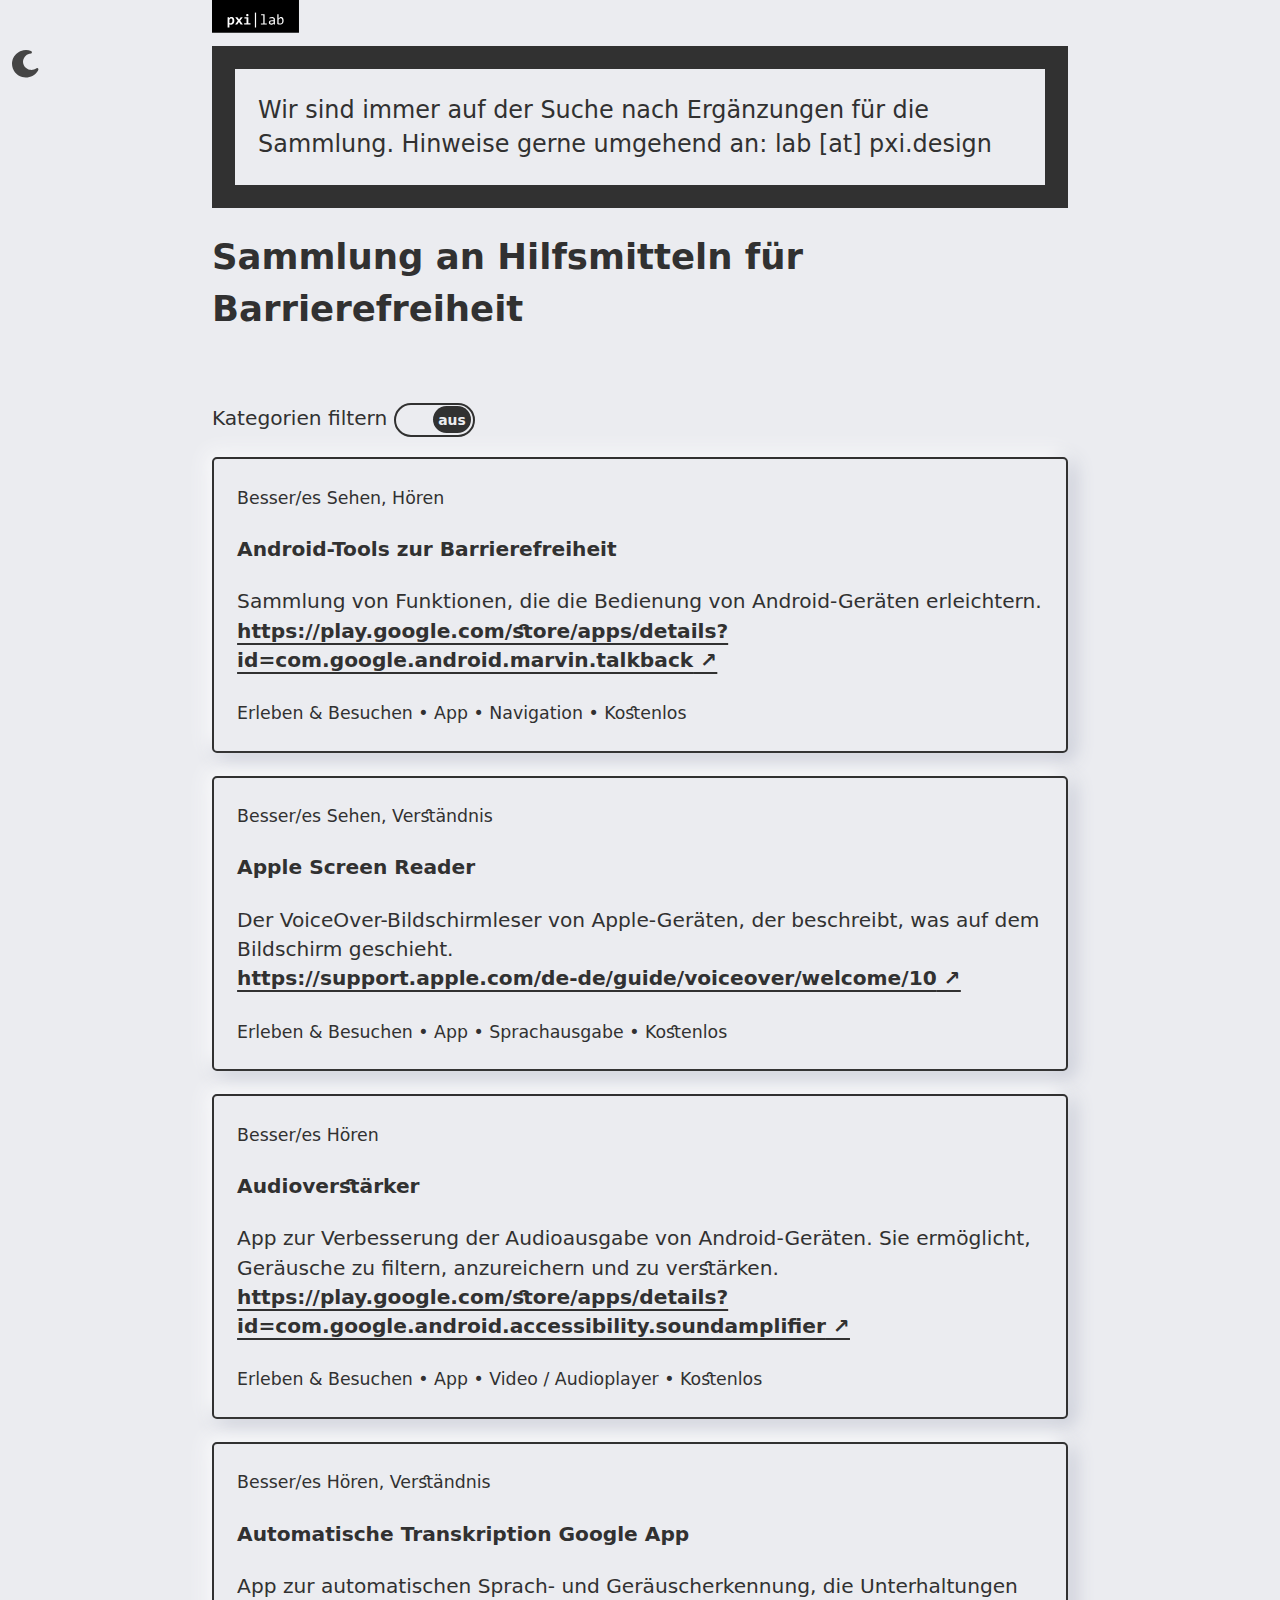
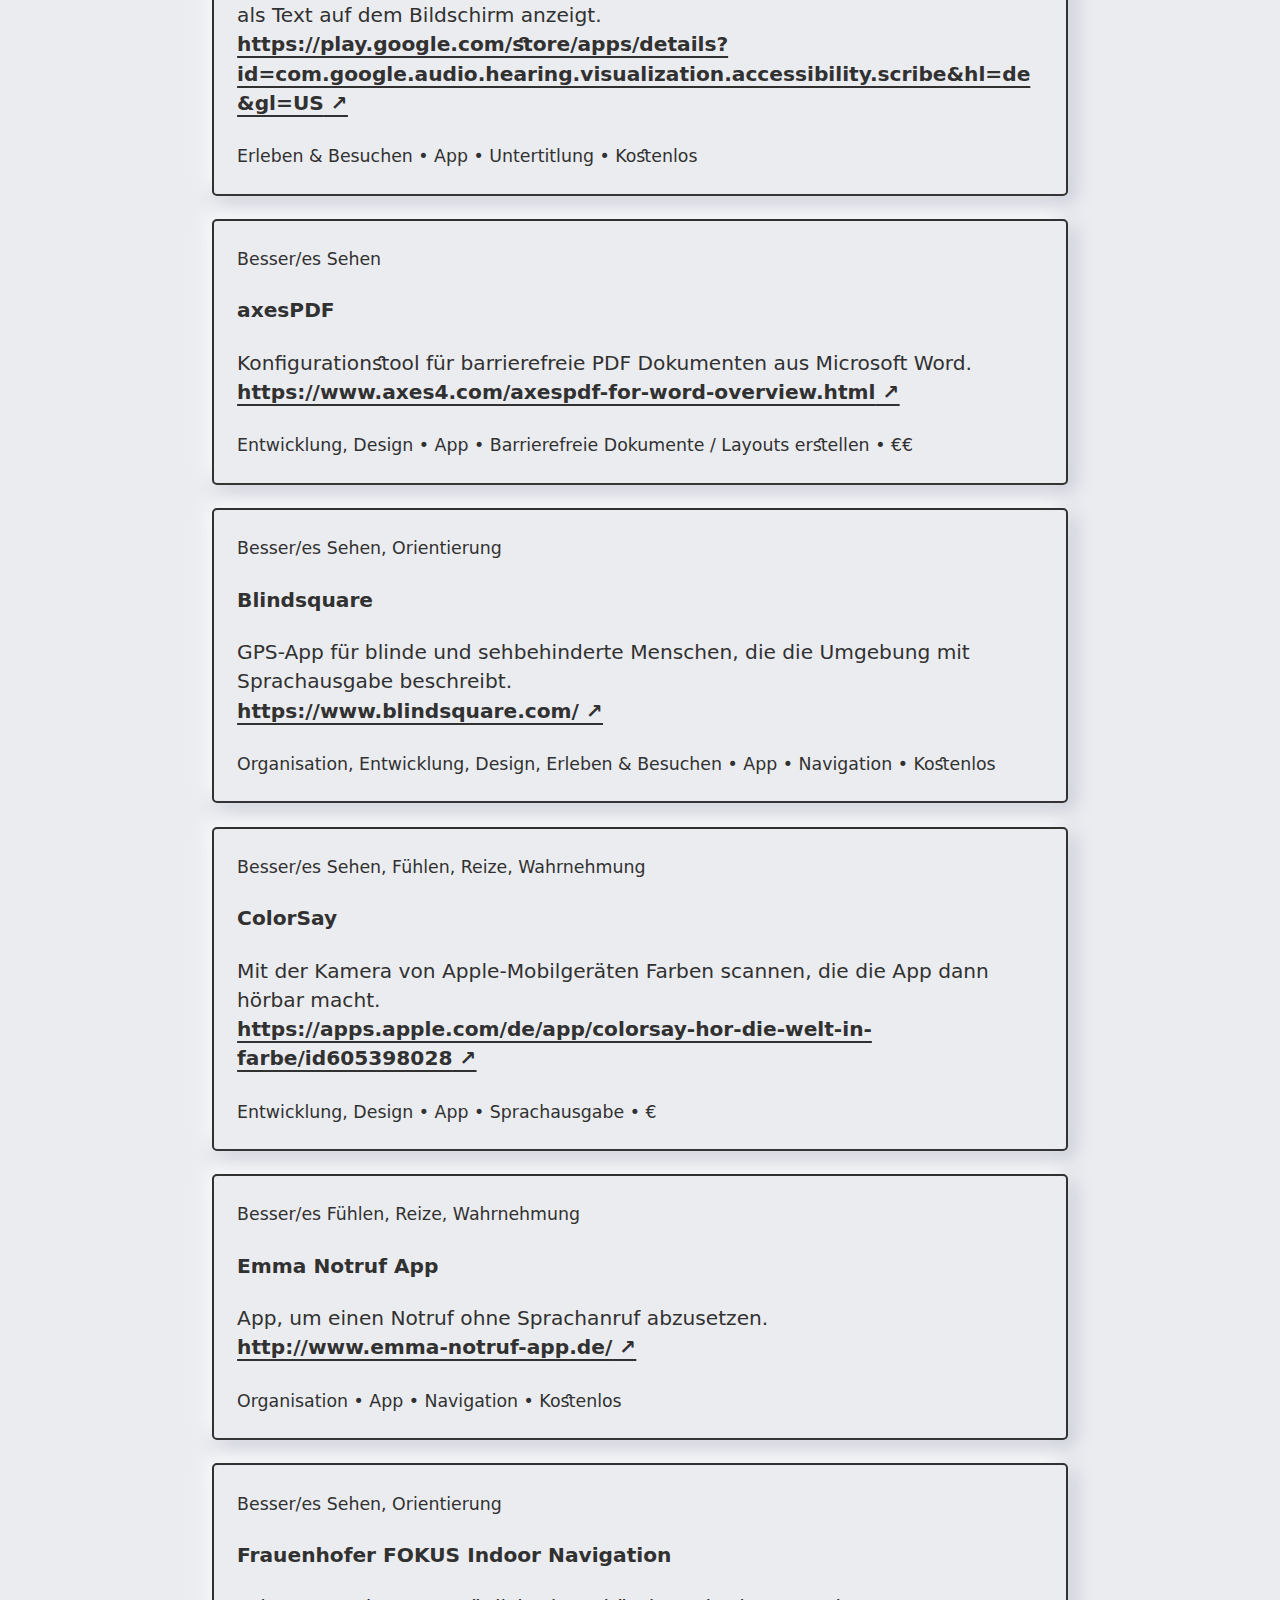
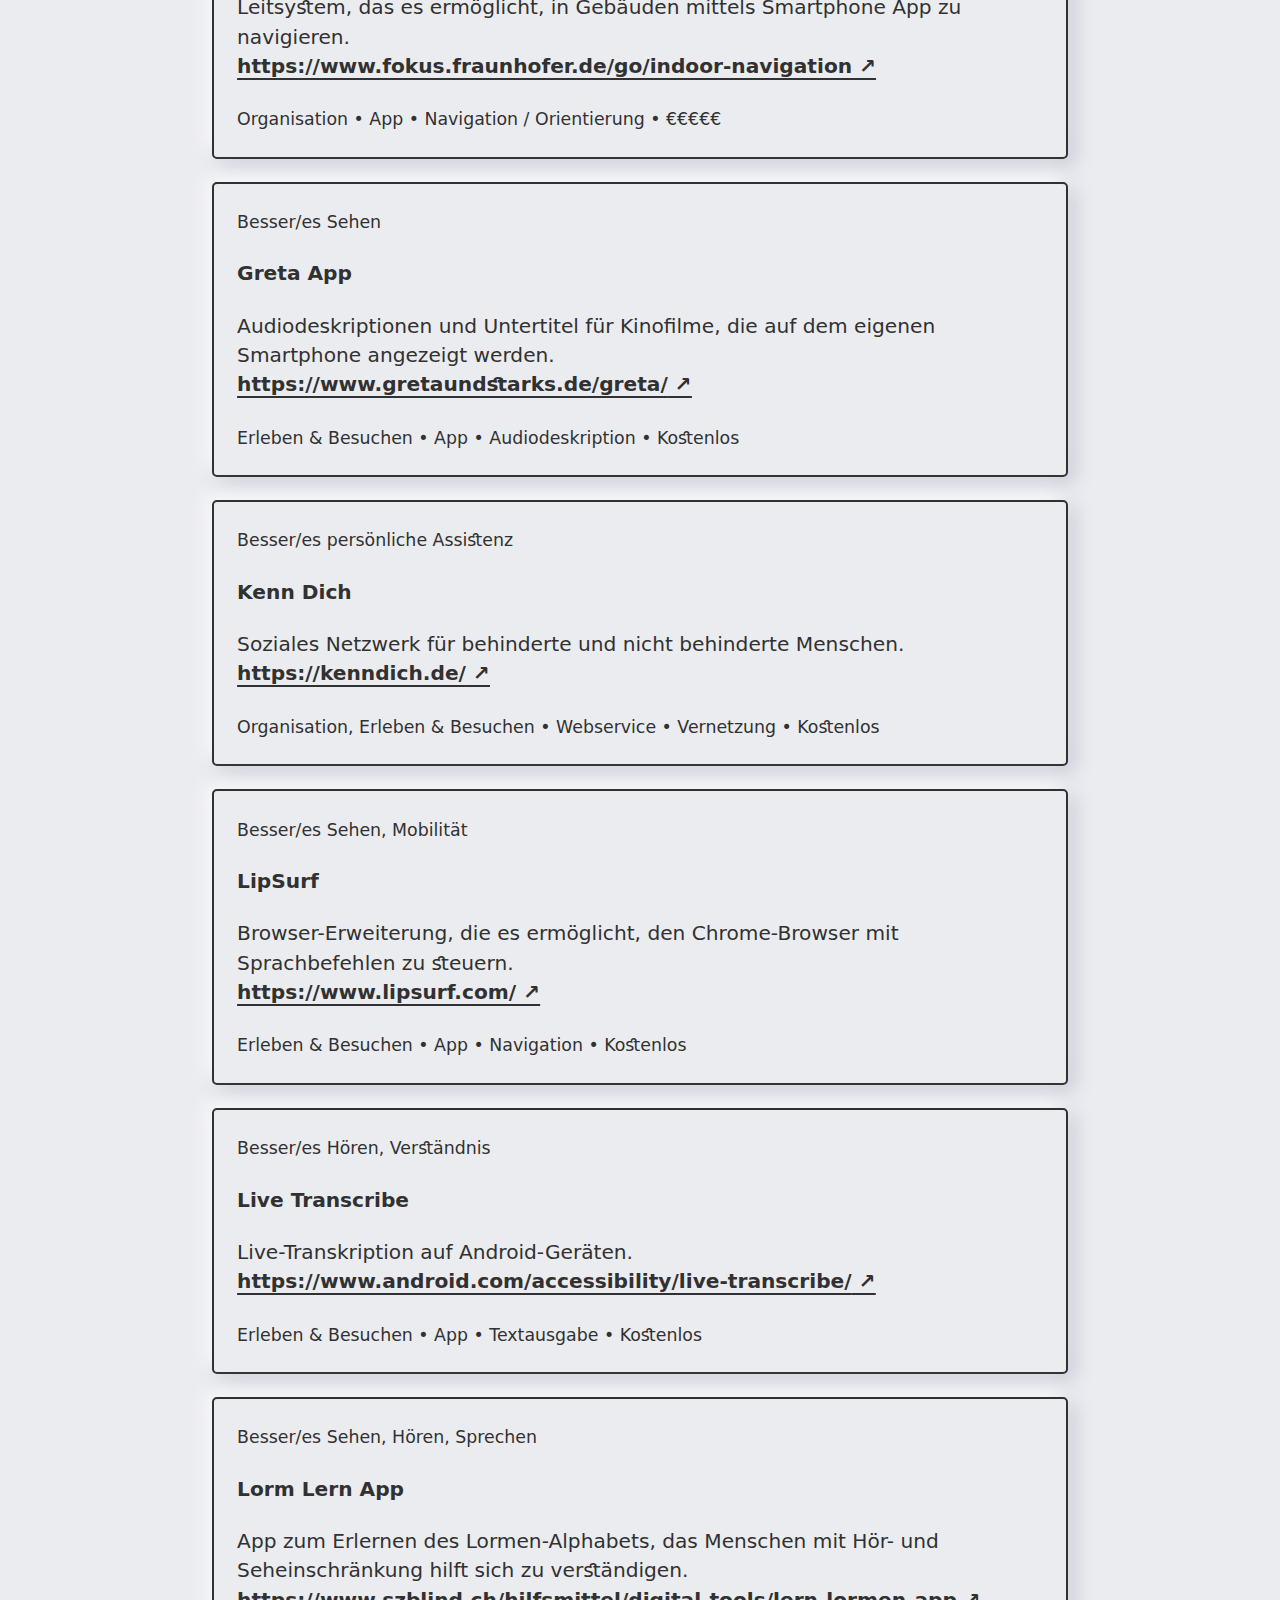
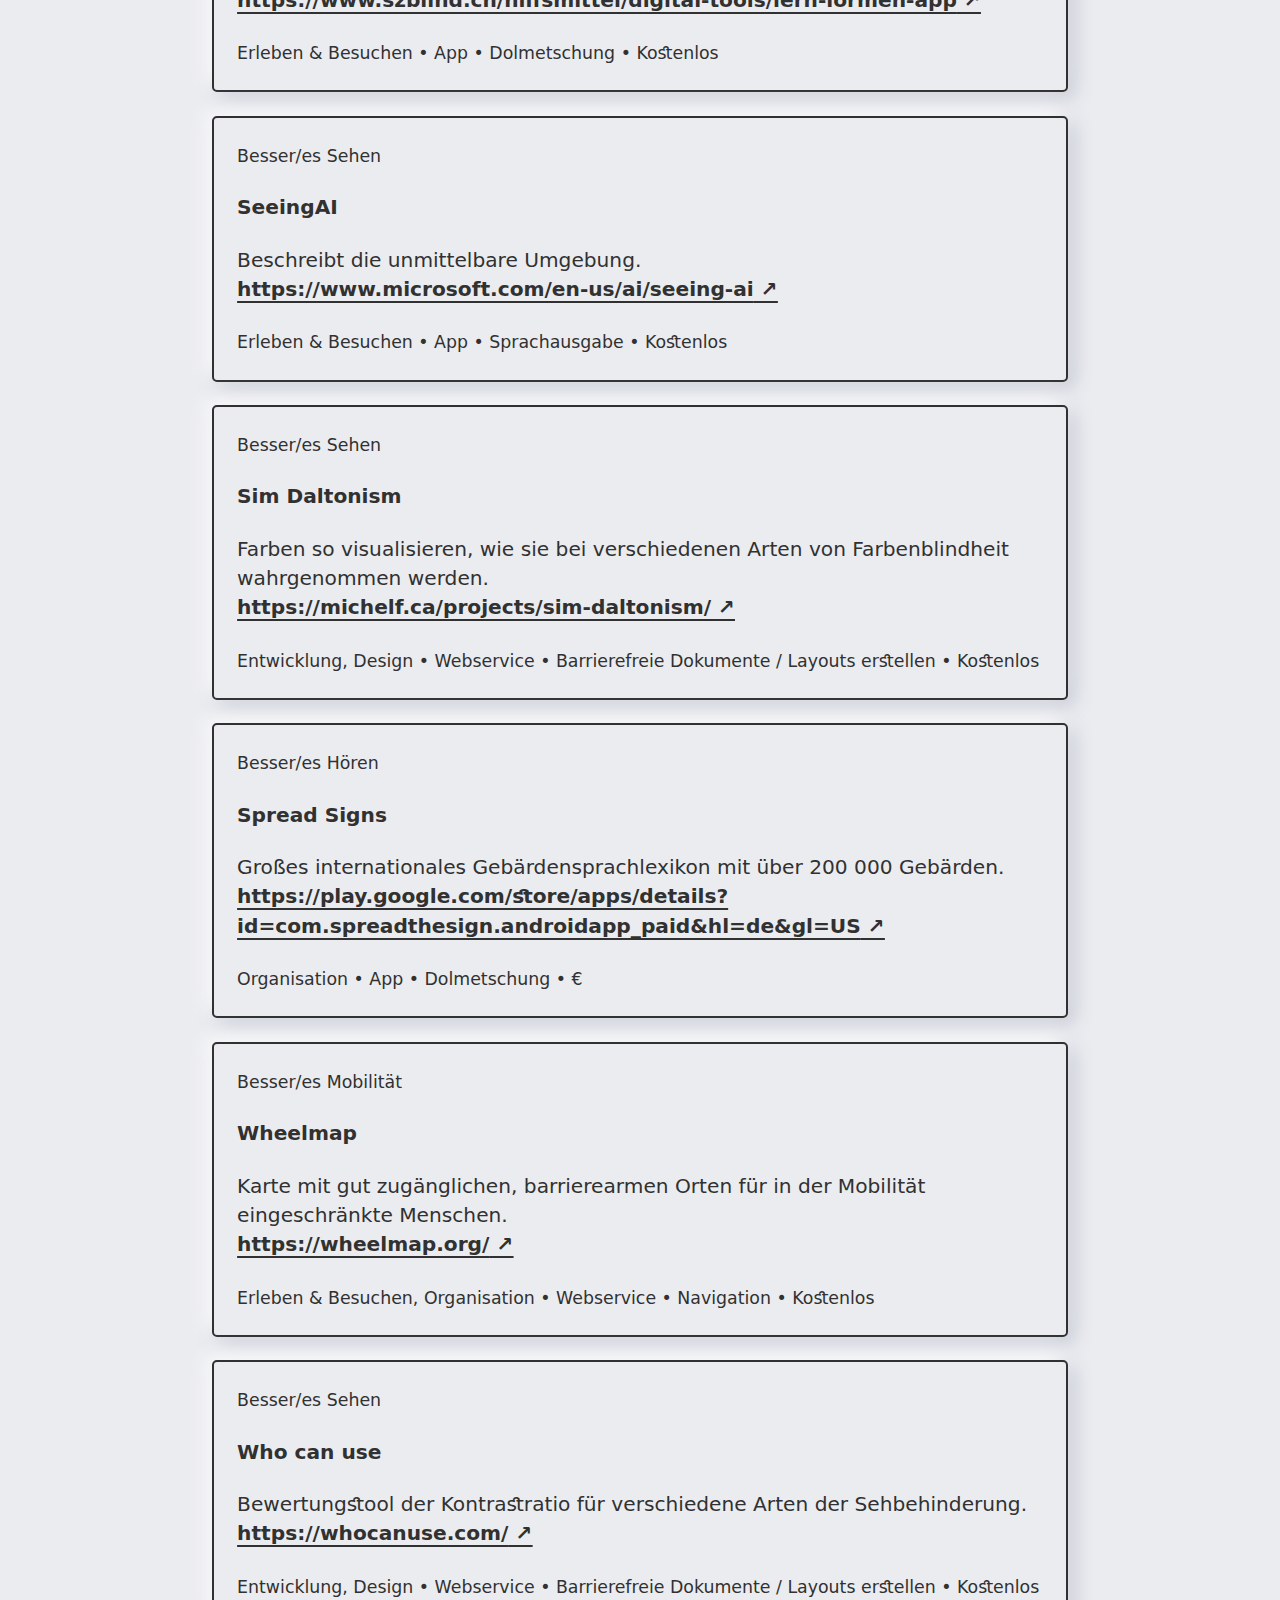
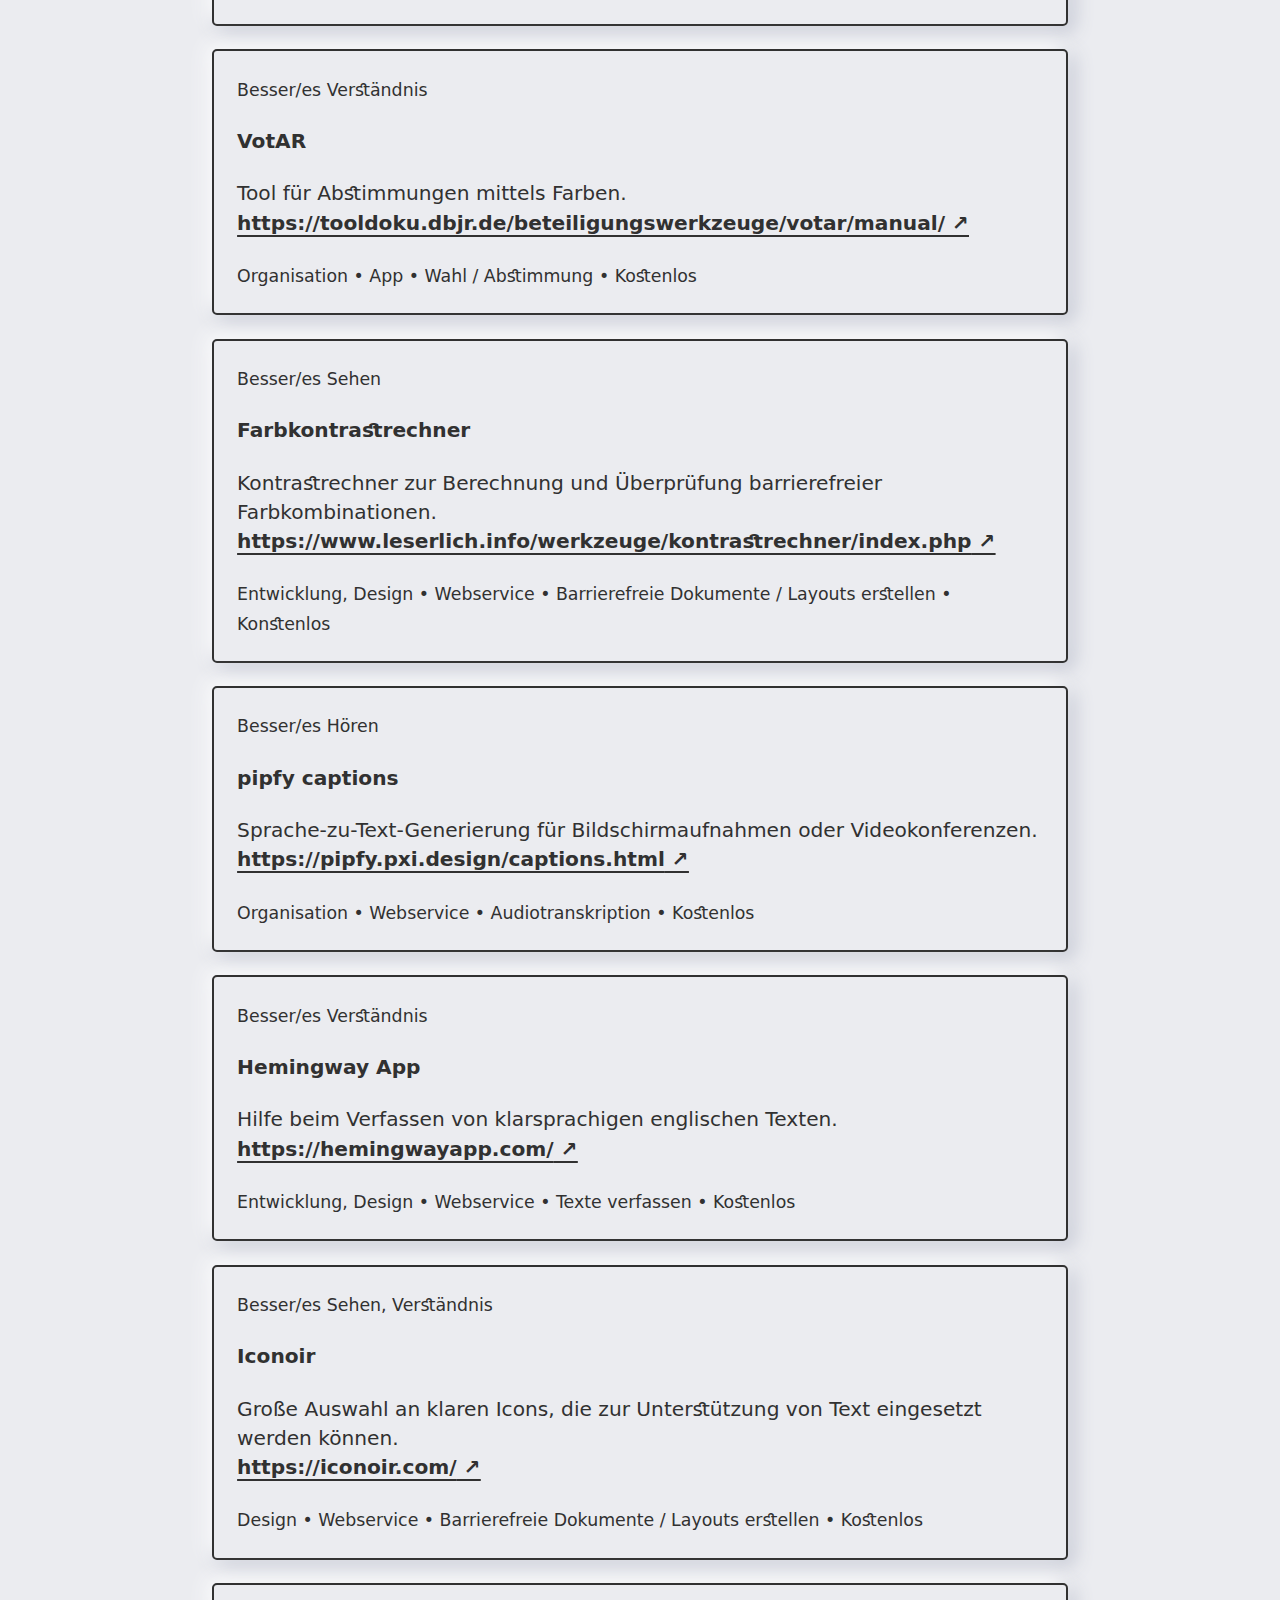
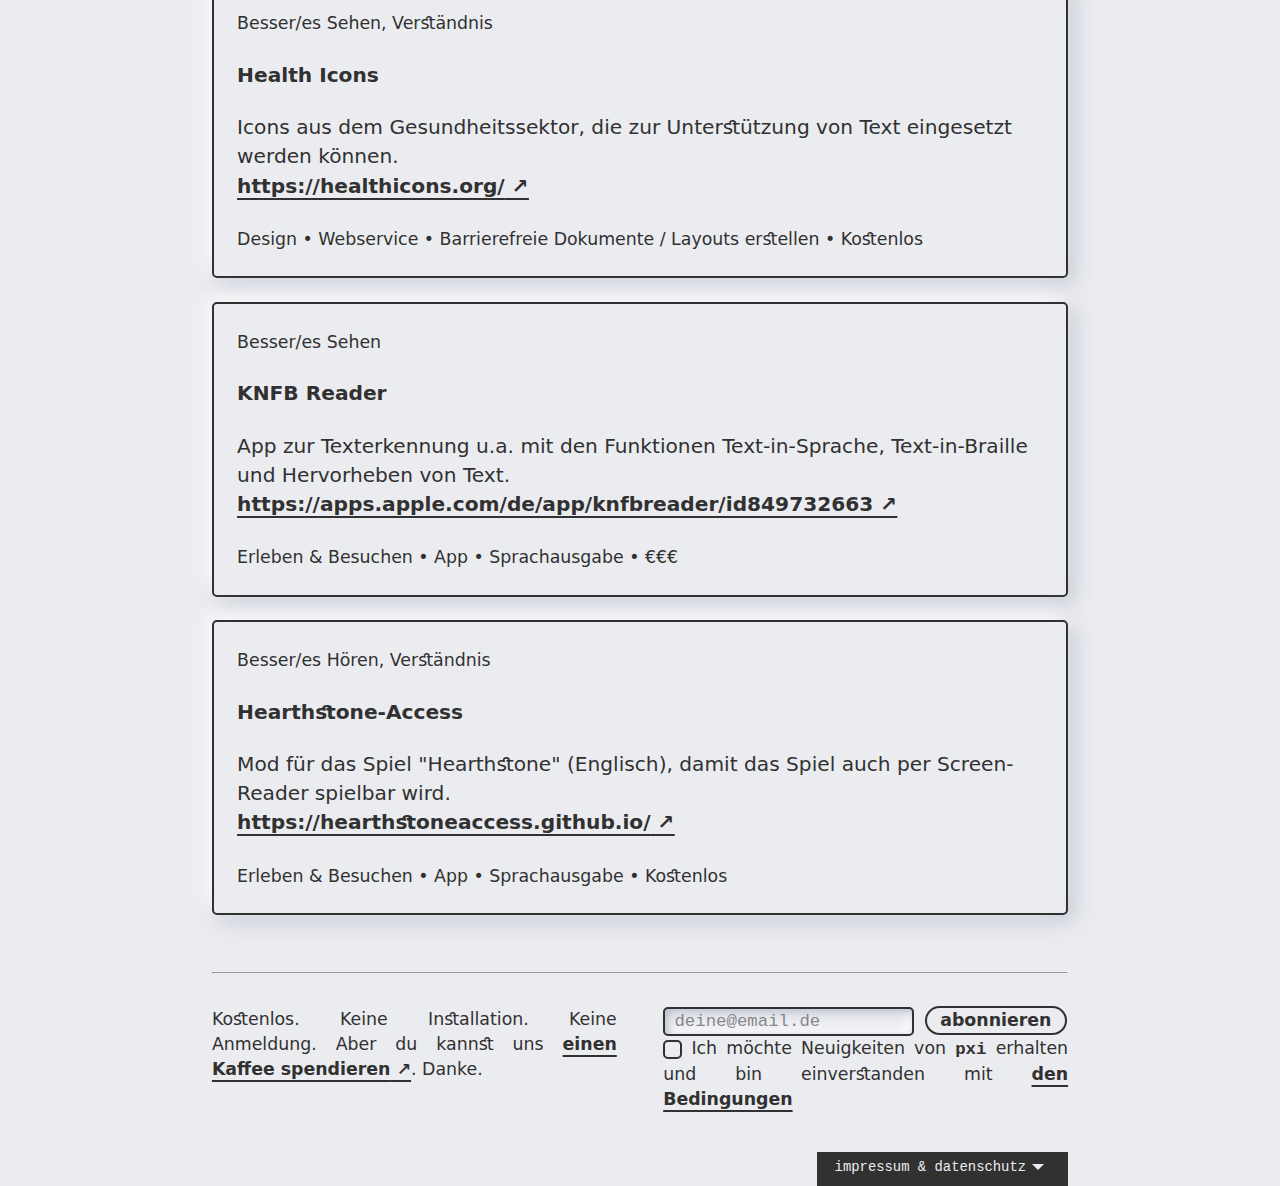
==== commit 96b45609: "kleines Listen-Update" ====
--- a/werkzeuge/index.html
+++ b/werkzeuge/index.html
@@ -311,7 +311,7 @@
             <p><small>Erleben & Besuchen  • App • Sprachausgabe • €€€</small></p>
           </li>
 
-          <li class="filter-card tag--gratis tag--erleben-besuchen tag--undefined tag--App ">
+          <li class="filter-card tag--erleben-besuchen tag--kostenlos tag--App ">
             <p><small>Besser/es Hören, Verständnis</small></p>
             <h4>Hearthstone-Access</h4>
             <p>Mod für das Spiel "Hearthstone" (Englisch), damit das Spiel auch per Screen-Reader spielbar wird.</p>
--- a/werkzeuge/index.css
+++ b/werkzeuge/index.css
@@ -1483,6 +1483,104 @@
     pointer-events: auto;
   }
 
+  /* ========================================================================== */
+  /* * TOGGLE BUTTONS * */
+  /* ========================================================================== */
+  /*  TOC
+      - toggle switch: button for on/off
+      - toggle radio: button-group that allows just one selection
+      - toggle theme: fixed UI-component to control dark mode
+   */
+
+
+
+  /* * TOGGLE SWITCH * */
+  /* ========================================================================== */
+  /* with accessibility onclick script for toggling state aria-checked */
+  /*
+    component floats. adjust or add a clearfix element if needed
+    we use a button element for its built in semantic properties of on/off
+   */
+  /*
+    <div class="toggle--switch">
+      <span id="...--label">...</span>
+      <button role="switch" aria-checked="true" aria-labelledby="...--label" onclick="if(this.getAttribute('aria-checked') == 'false'){this.setAttribute('aria-checked', 'true');}else{this.setAttribute('aria-checked', 'false');}">
+        <span>on</span>
+        <span>off</span>
+      </button>
+    </div>
+   */
+
+  .toggle--switch {
+    float: right;
+  }
+
+  .toggle--switch button[role="switch"] {
+    font-size: calc(var(--type-scale--small) * 0.8);
+    padding: .3rem .1rem;
+  }
+
+  .toggle--switch button[role="switch"] * {
+    color: var(--color--background);
+    padding: .35rem;
+    margin: 0;
+    border-radius: var(--border-radius--pronounced);
+  }
+
+  .toggle--switch button[role="switch"][aria-checked="true"] :first-child,
+  .toggle--switch button[role="switch"][aria-checked="false"] :last-child {
+    background: var(--color--text);
+  }
+
+  .toggle--switch button[role="switch"][aria-checked="true"] {
+    background: var(--color--contrast);
+  }
+  .toggle--switch button[role="switch"][aria-checked="true"] :last-child {
+    color: var(--color--contrast);
+  }
+
+
+
+  /* * TOGGLE RADIO * */
+  /* ========================================================================== */
+
+  /* reset fieldset styling and keep this all on a single line */
+  .toggle--radio {
+    display: inline-block;
+    padding: 0;
+    border-radius: var(--border-radius--pronounced);
+  }
+
+  .toggle--radio:focus-within {
+    border-color: var(--color--focus);
+  }
+
+  .toggle--radio label {
+    display: inline-block;
+    position: relative;
+    font-weight: bold;
+    padding: calc(var(--vertical-rhythm) / 2);
+    margin: 0;
+  }
+
+  .toggle--radio label:not(:first-of-type) {
+    border-left: var(--border-width--default) solid currentColor;
+  }
+
+  /*  inputs set to opcacity 0 are still accessible. */
+  .toggle--radio input {
+    opacity: 0;
+    position: absolute;
+  }
+
+  .toggle--radio input ~ span {
+    border-top: var(--border-width--default) solid currentColor;
+  }
+
+  .toggle--radio input:checked ~ span {
+    border-top: var(--border-width--default) solid var(--color--contrast);
+  }
+
 
 /* * FILTER * */
 
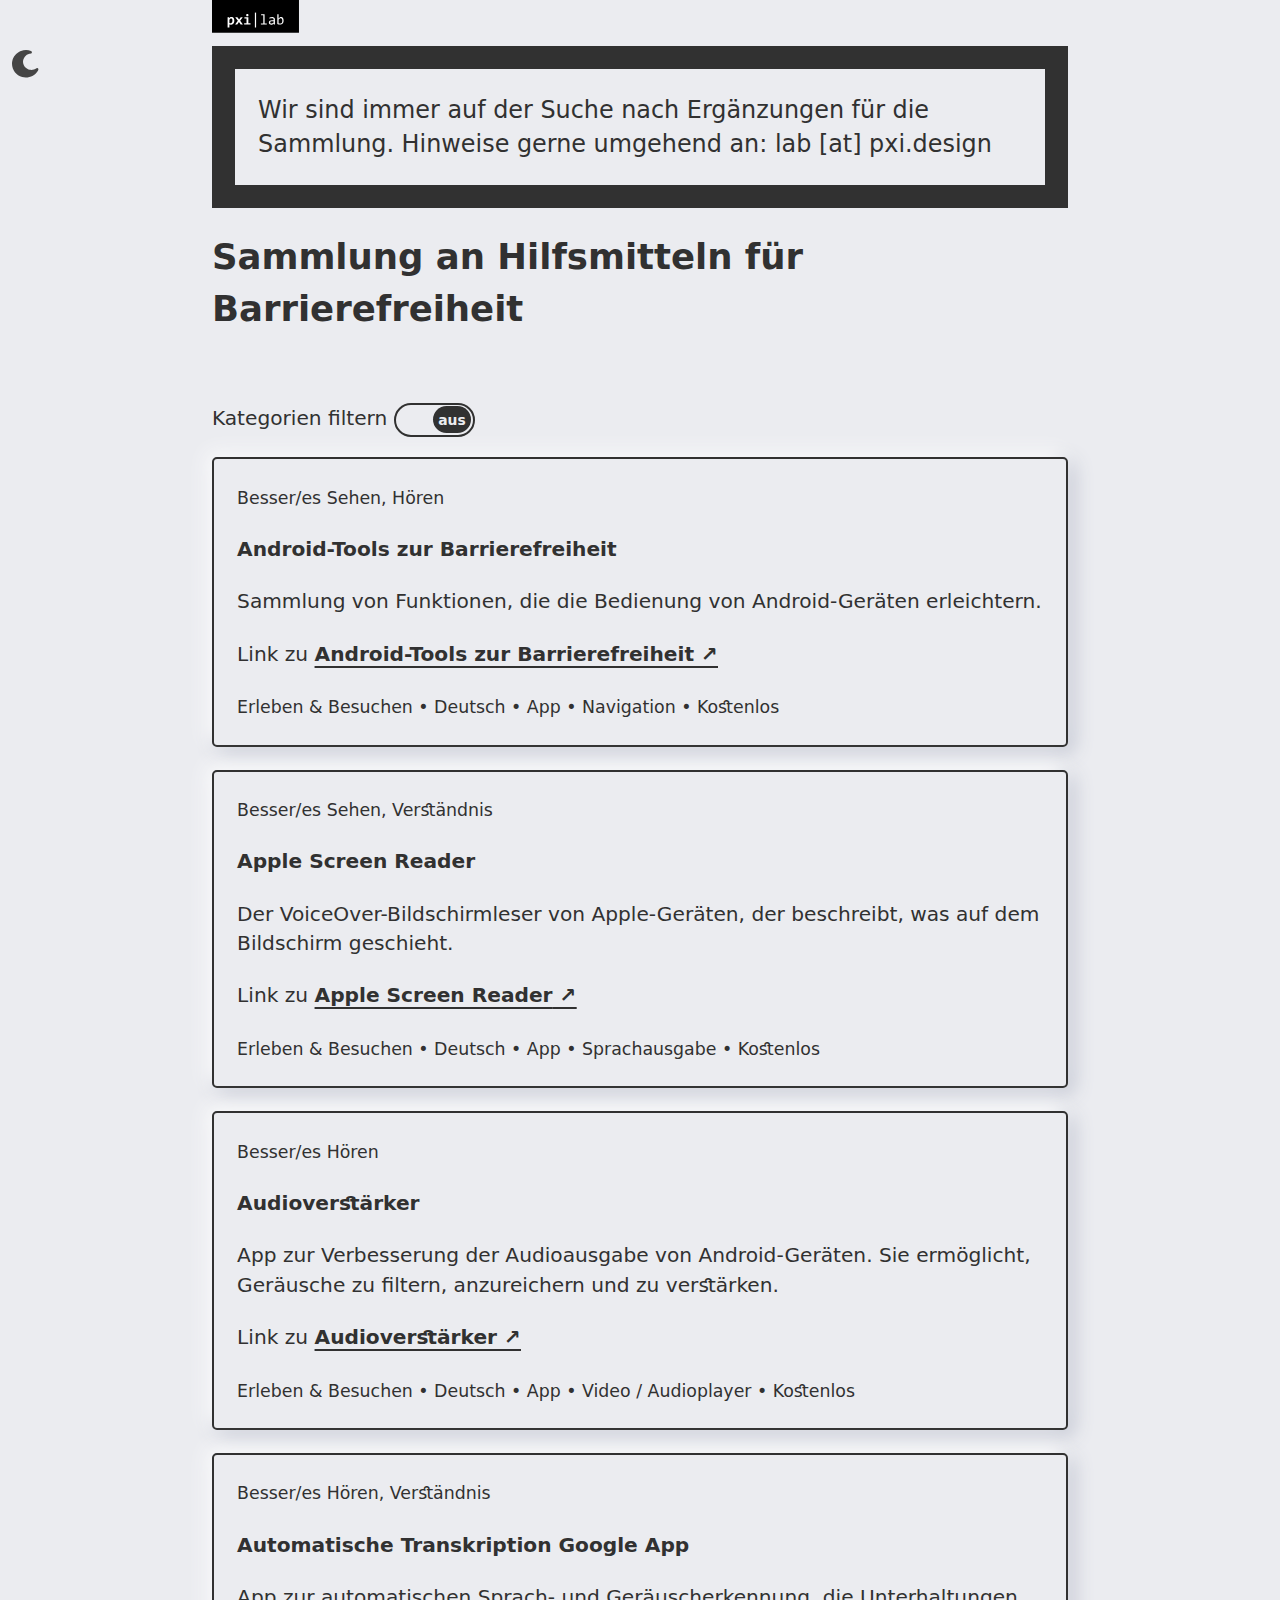
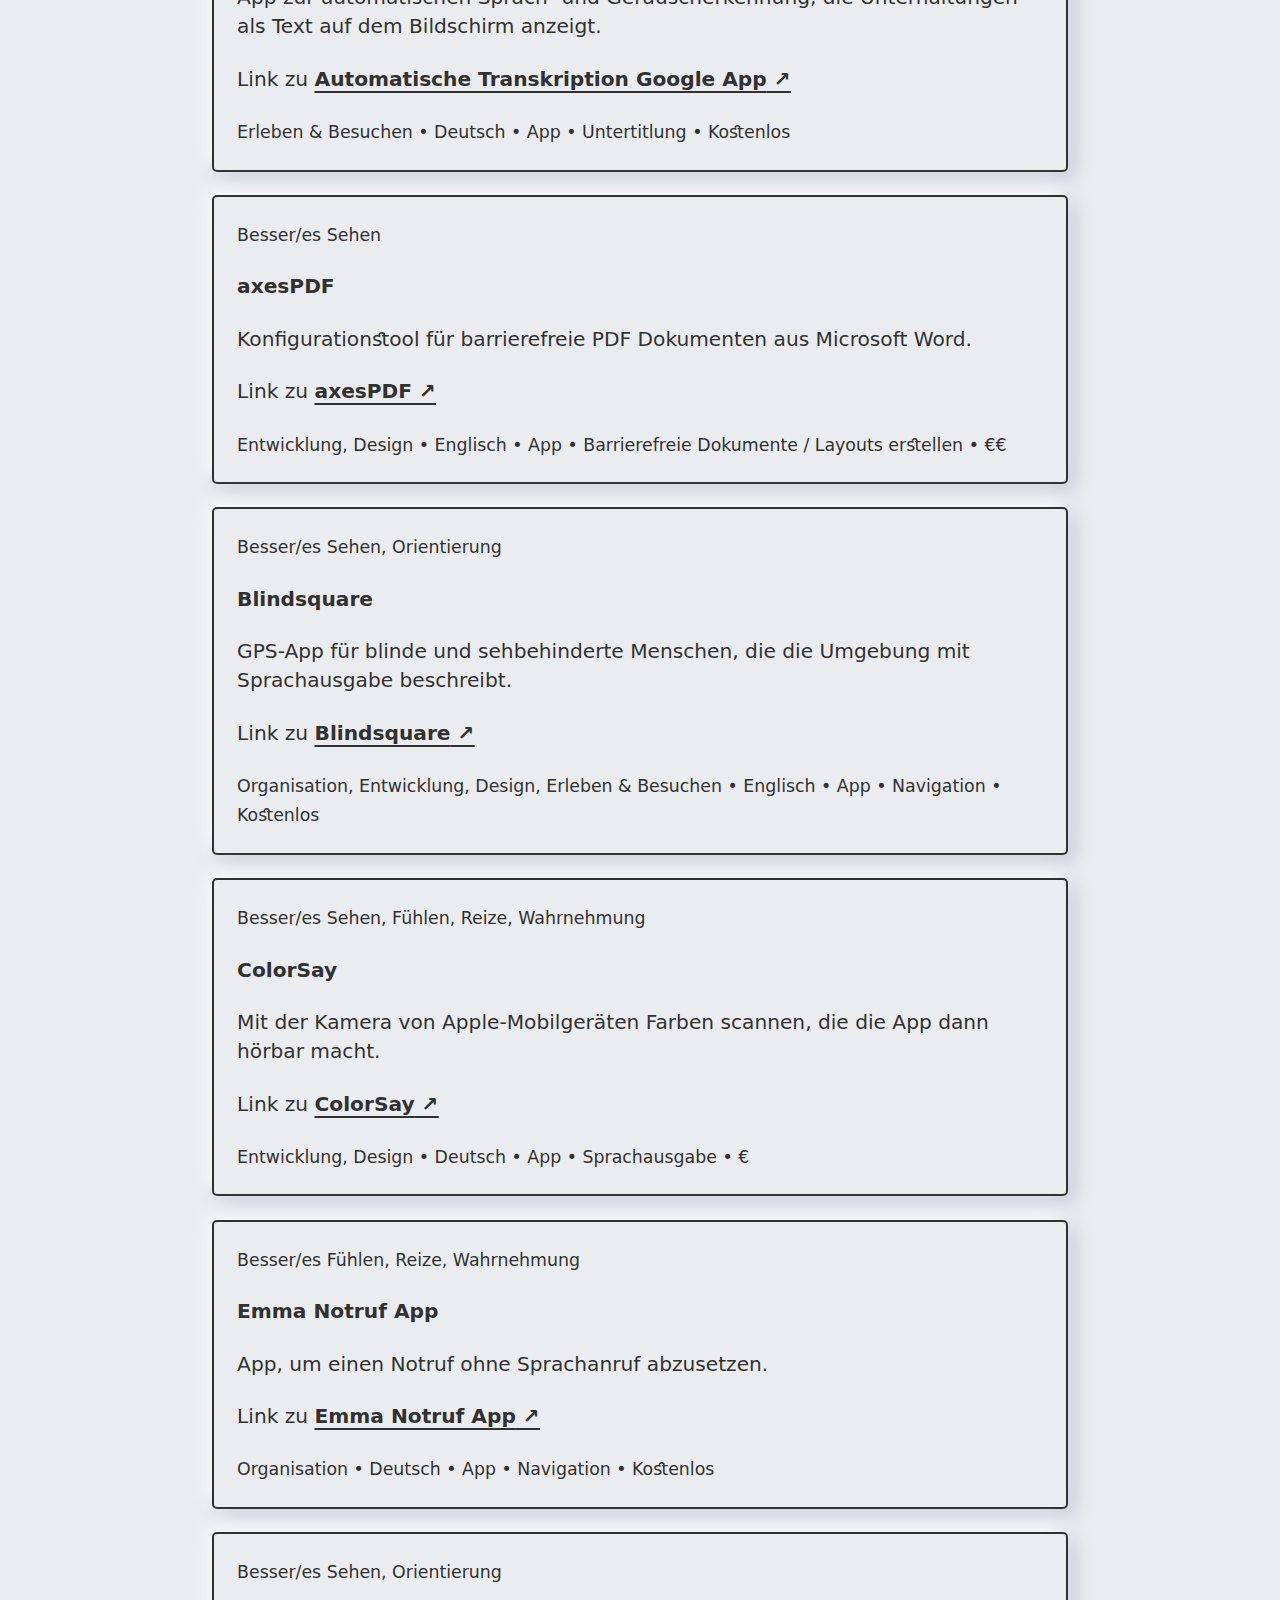
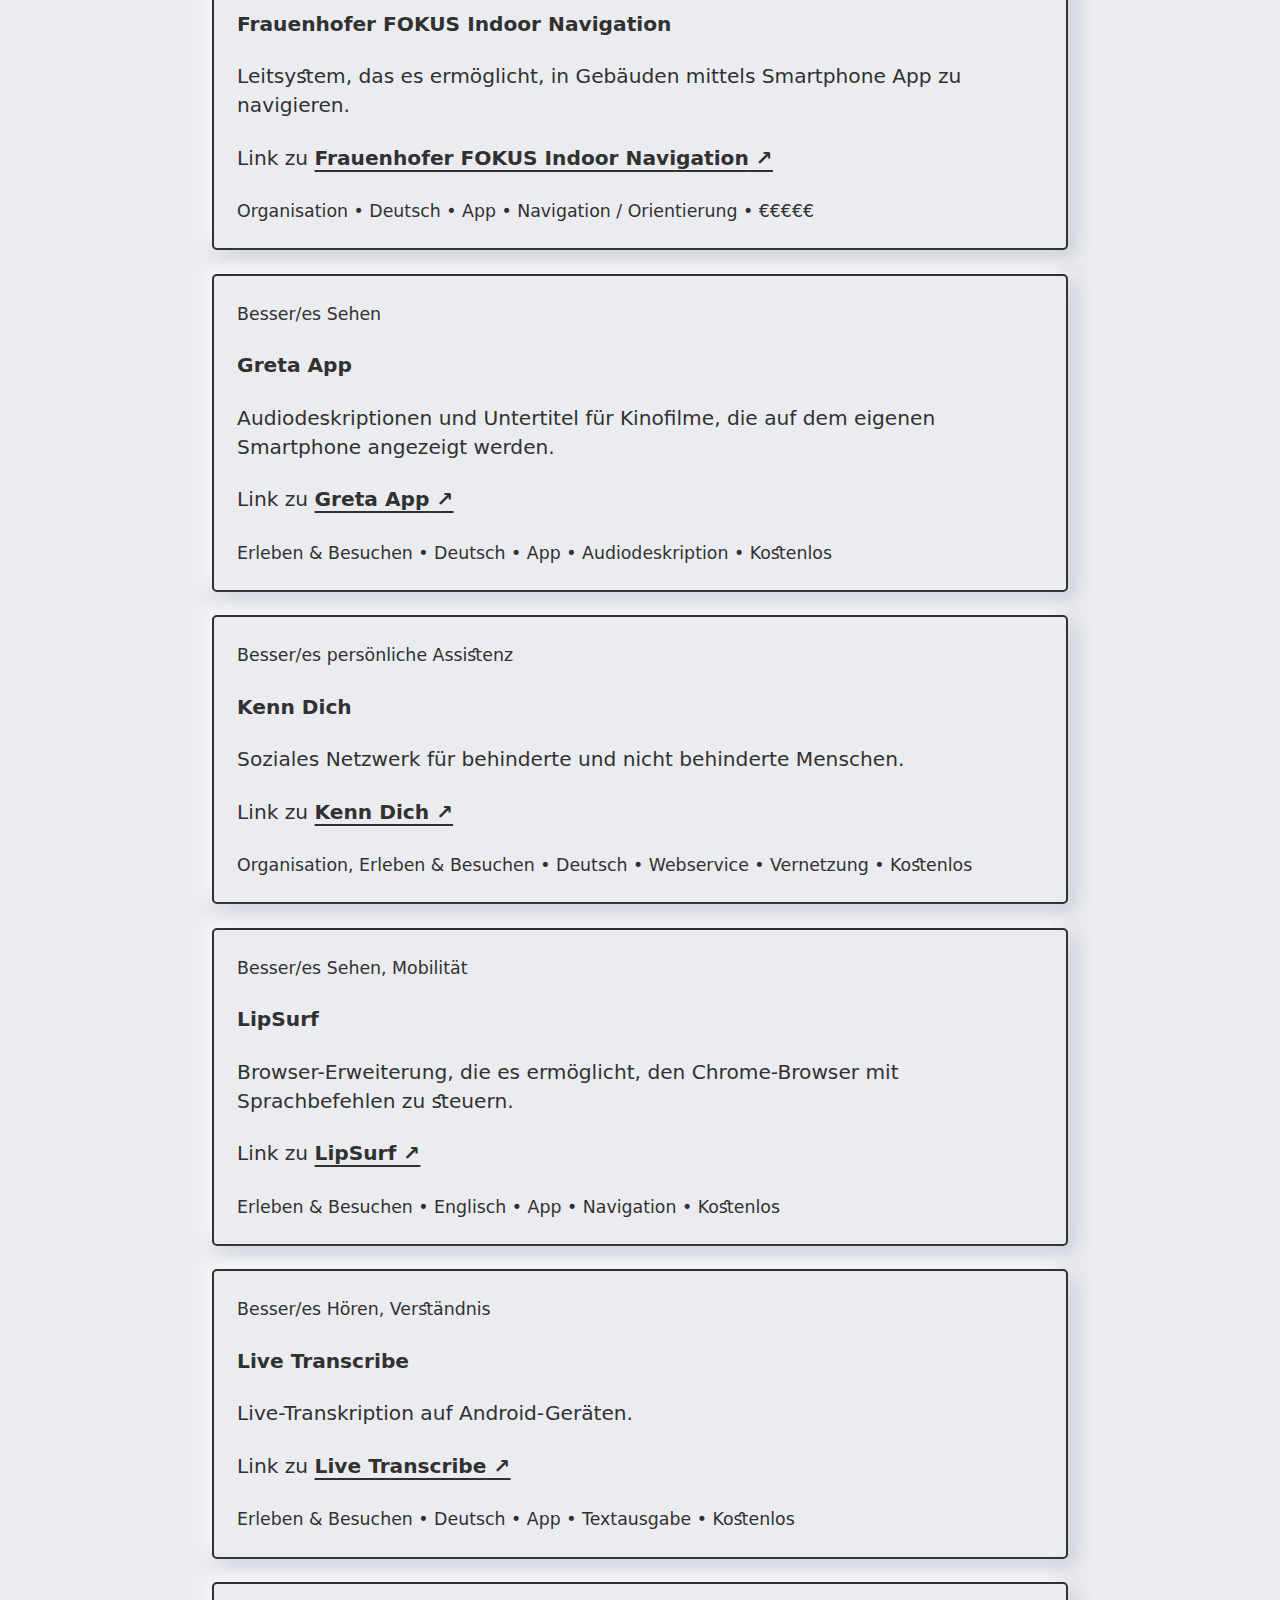
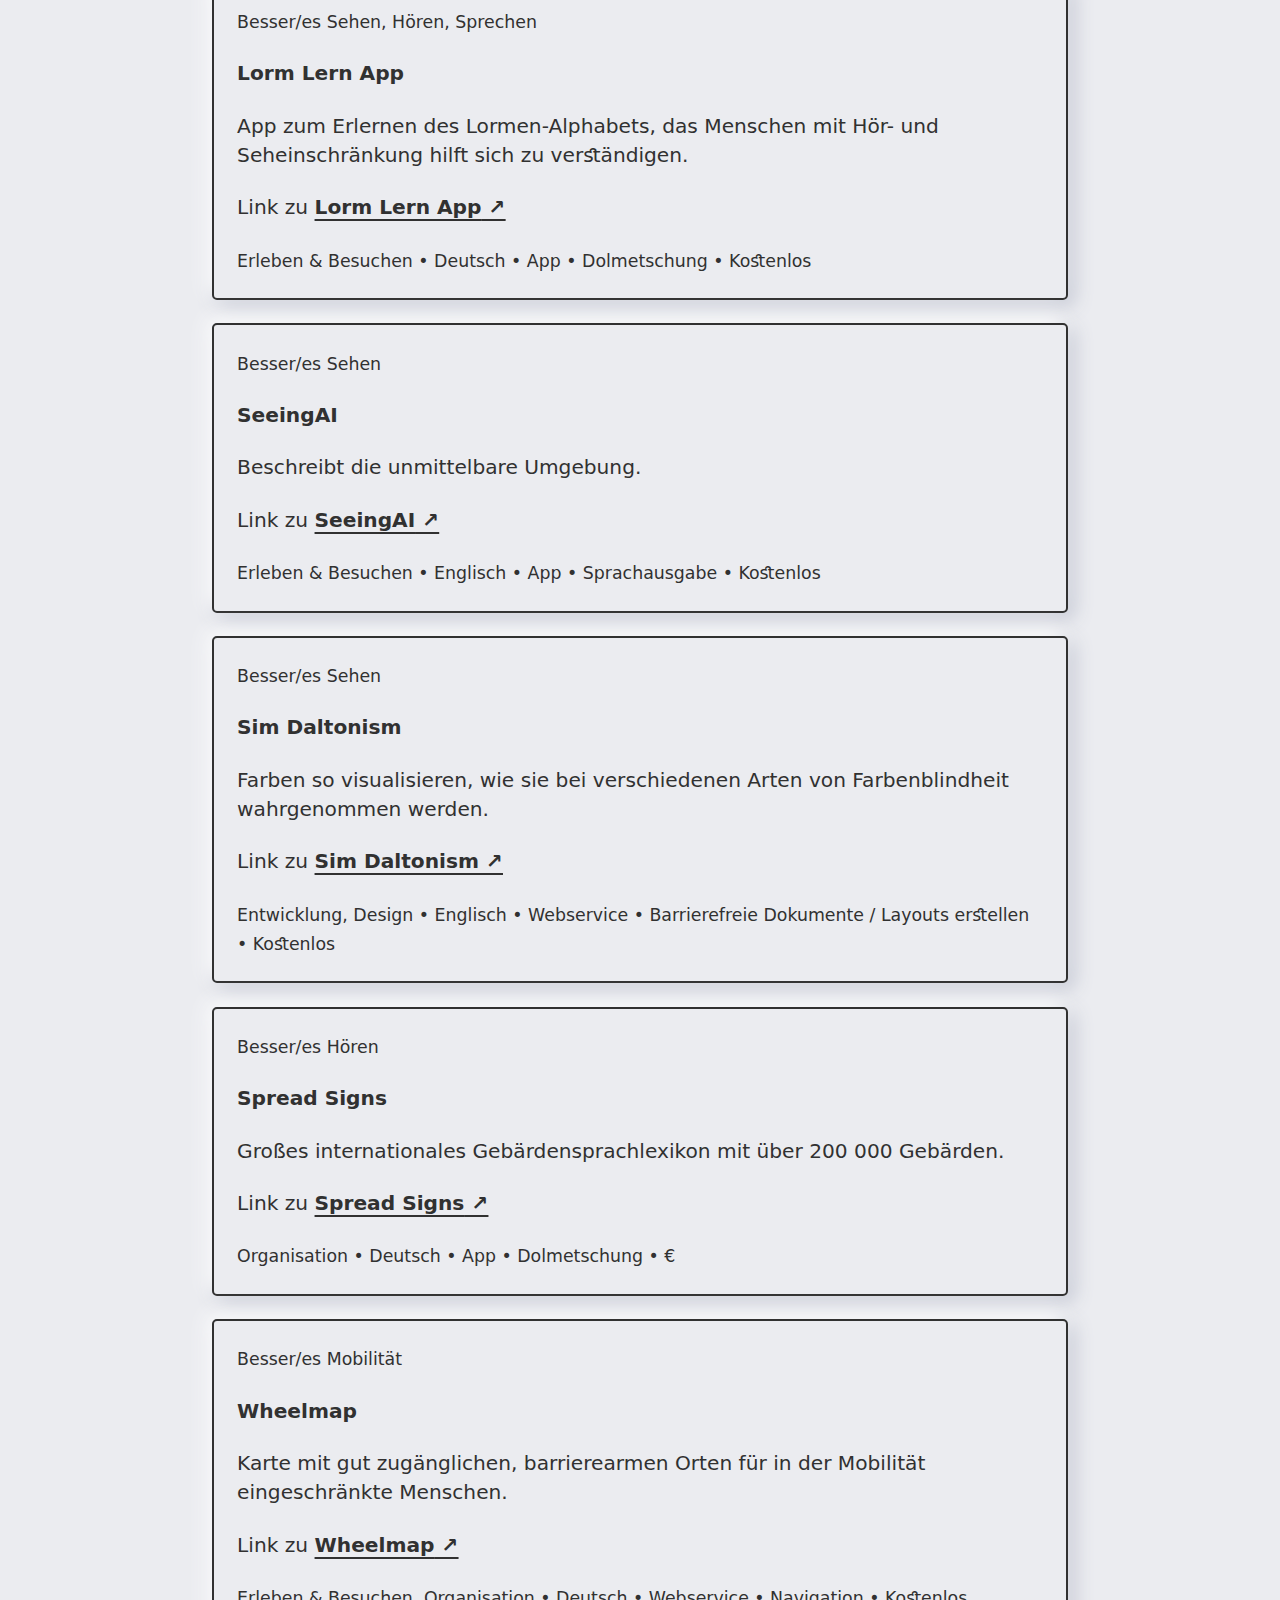
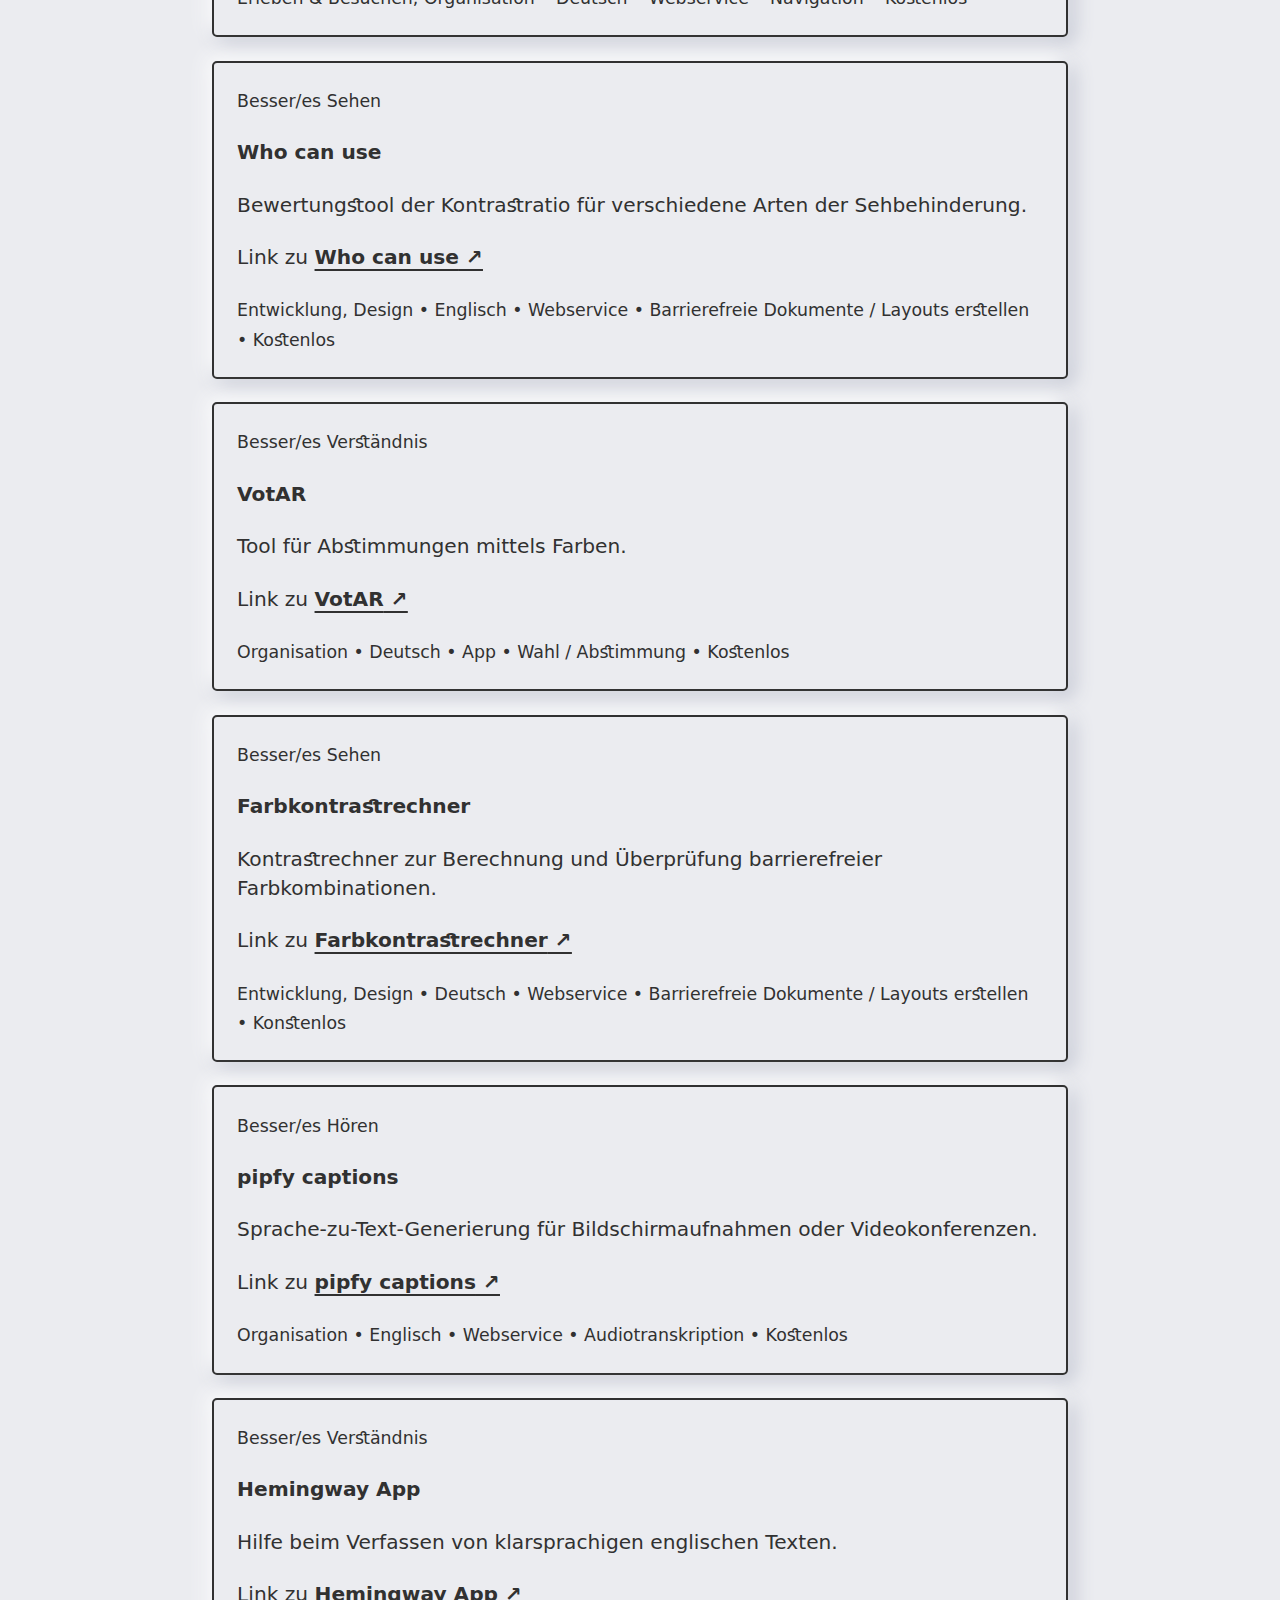
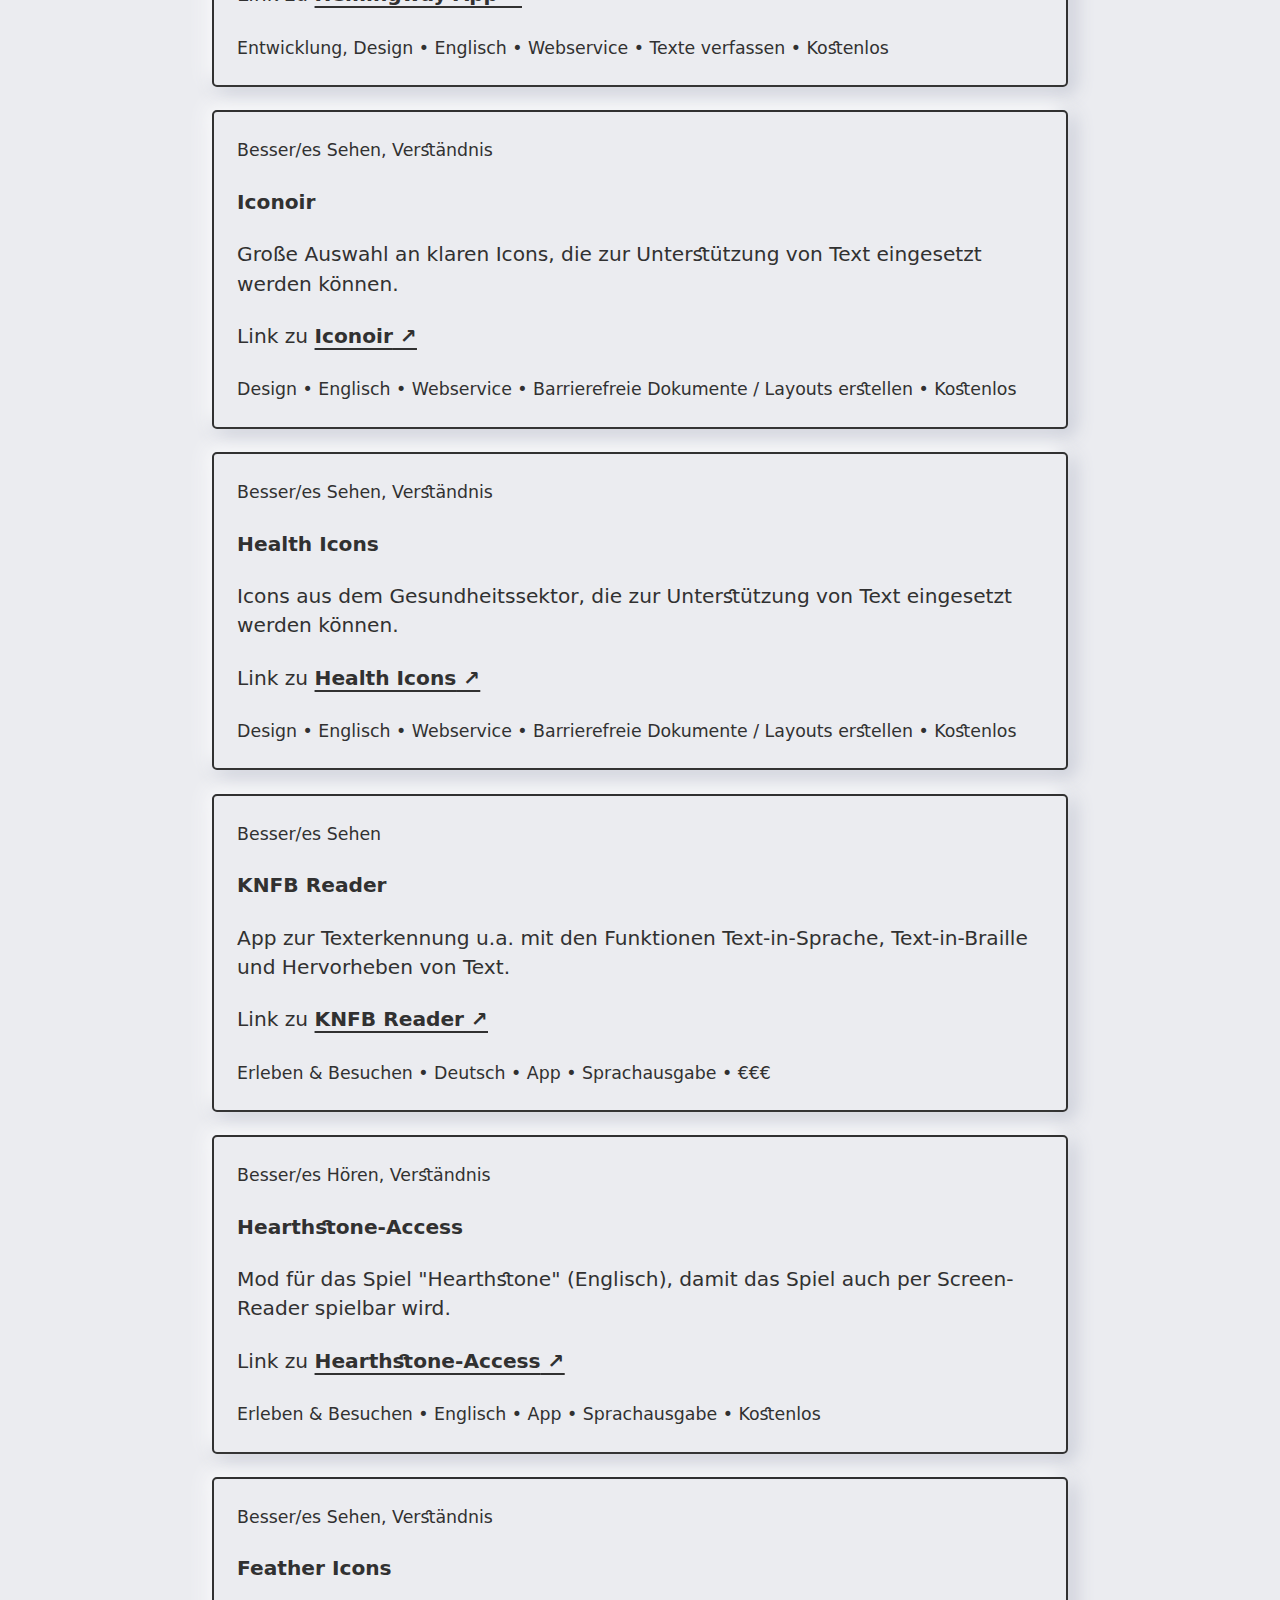
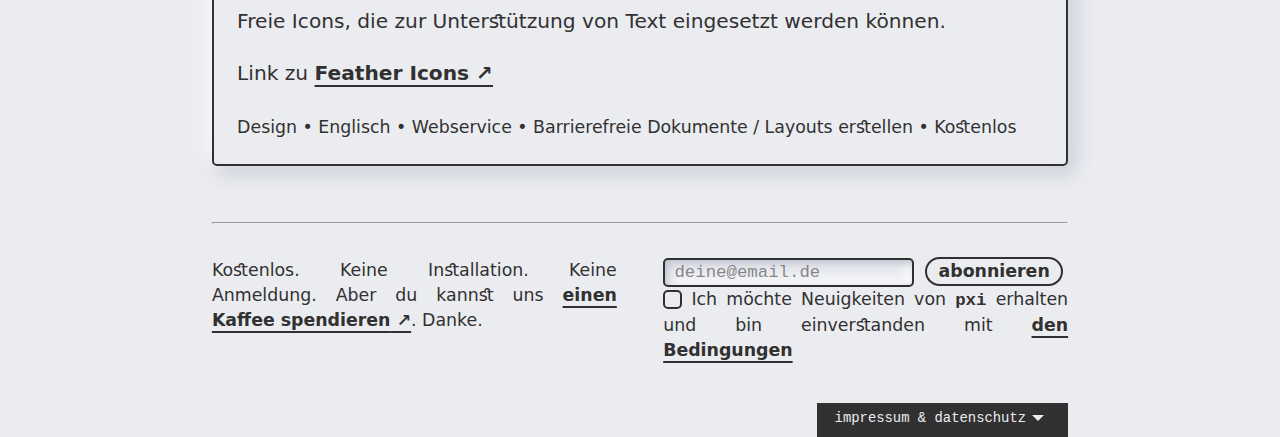
==== commit a924e3b5: "Filter-Erweiterung und Button-Korrektur" ====
--- a/werkzeuge/index.html
+++ b/werkzeuge/index.html
@@ -95,6 +95,7 @@
             <button aria-checked="false" class="button--primary" activate-class="tag--erleben-besuchen">erleben & besuchen</button>
             <button aria-checked="false" class="button--primary" activate-class="tag--Webservice">webservice</button>
             <button aria-checked="false" class="button--primary" activate-class="tag--App">app</button>
+            <button aria-checked="false" class="button--primary" activate-class="tag--Deutsch">Deutsch</button>
           </div>
         </div>
 
@@ -103,220 +104,228 @@
         </div>
 
         <ul>
-          <li class="filter-card tag--erleben-besuchen tag--kostenlos tag--App ">
+          <li class="filter-card tag--erleben-besuchen tag--kostenlos tag--App tag--Deutsch ">
             <p><small>Besser/es Sehen, Hören</small></p>
             <h4>Android-Tools zur Barrierefreiheit</h4>
             <p>Sammlung von Funktionen, die die Bedienung von Android-Geräten erleichtern.</p>
-            <a href="https://play.google.com/store/apps/details?id=com.google.android.marvin.talkback">https://play.google.com/store/apps/details?id=com.google.android.marvin.talkback</a>
-            <p><small>Erleben & Besuchen  • App • Navigation • Kostenlos</small></p>
-          </li>
-
-          <li class="filter-card tag--erleben-besuchen tag--kostenlos tag--App ">
+            <p>Link zu <a href="https://play.google.com/store/apps/details?id=com.google.android.marvin.talkback">Android-Tools zur Barrierefreiheit</a></p>
+            <p><small>Erleben & Besuchen • Deutsch • App • Navigation • Kostenlos</small></p>
+          </li>
+
+          <li class="filter-card tag--erleben-besuchen tag--kostenlos tag--App tag--Deutsch ">
             <p><small>Besser/es Sehen, Verständnis</small></p>
             <h4>Apple Screen Reader</h4>
             <p>Der VoiceOver-Bildschirmleser von Apple-Geräten, der beschreibt, was auf dem Bildschirm geschieht. </p>
-            <a href="https://support.apple.com/de-de/guide/voiceover/welcome/10">https://support.apple.com/de-de/guide/voiceover/welcome/10</a>
-            <p><small>Erleben & Besuchen  • App • Sprachausgabe • Kostenlos</small></p>
-          </li>
-
-          <li class="filter-card tag--erleben-besuchen tag--kostenlos tag--App ">
+            <p>Link zu <a href="https://support.apple.com/de-de/guide/voiceover/welcome/10">Apple Screen Reader</a></p>
+            <p><small>Erleben & Besuchen • Deutsch • App • Sprachausgabe • Kostenlos</small></p>
+          </li>
+
+          <li class="filter-card tag--erleben-besuchen tag--kostenlos tag--App tag--Deutsch ">
             <p><small>Besser/es Hören</small></p>
             <h4>Audioverstärker</h4>
             <p>App zur Verbesserung der Audioausgabe von Android-Geräten. Sie ermöglicht, Geräusche zu filtern, anzureichern und zu verstärken.</p>
-            <a href="https://play.google.com/store/apps/details?id=com.google.android.accessibility.soundamplifier">https://play.google.com/store/apps/details?id=com.google.android.accessibility.soundamplifier</a>
-            <p><small>Erleben & Besuchen  • App • Video / Audioplayer • Kostenlos</small></p>
-          </li>
-
-          <li class="filter-card tag--erleben-besuchen tag--kostenlos tag--App ">
+            <p>Link zu <a href="https://play.google.com/store/apps/details?id=com.google.android.accessibility.soundamplifier">Audioverstärker</a></p>
+            <p><small>Erleben & Besuchen • Deutsch • App • Video / Audioplayer • Kostenlos</small></p>
+          </li>
+
+          <li class="filter-card tag--erleben-besuchen tag--kostenlos tag--App tag--Deutsch ">
             <p><small>Besser/es Hören, Verständnis</small></p>
             <h4>Automatische Transkription Google App</h4>
             <p>App zur automatischen Sprach- und Geräuscherkennung, die Unterhaltungen als Text auf dem Bildschirm anzeigt.</p>
-            <a href="https://play.google.com/store/apps/details?id=com.google.audio.hearing.visualization.accessibility.scribe&hl=de&gl=US">https://play.google.com/store/apps/details?id=com.google.audio.hearing.visualization.accessibility.scribe&hl=de&gl=US</a>
-            <p><small>Erleben & Besuchen  • App • Untertitlung • Kostenlos</small></p>
-          </li>
-
-          <li class="filter-card tag--kostenpflichtig tag--design tag--entwicklung tag--undefined tag--App ">
+            <p>Link zu <a href="https://play.google.com/store/apps/details?id=com.google.audio.hearing.visualization.accessibility.scribe&hl=de&gl=US">Automatische Transkription Google App</a></p>
+            <p><small>Erleben & Besuchen • Deutsch • App • Untertitlung • Kostenlos</small></p>
+          </li>
+
+          <li class="filter-card tag--kostenpflichtig tag--design tag--entwicklung tag--undefined tag--App tag--undefined ">
             <p><small>Besser/es Sehen</small></p>
             <h4>axesPDF</h4>
             <p>Konfigurationstool für barrierefreie PDF Dokumenten aus Microsoft Word.</p>
-            <a href="https://www.axes4.com/axespdf-for-word-overview.html">https://www.axes4.com/axespdf-for-word-overview.html</a>
-            <p><small>Entwicklung, Design  • App • Barrierefreie Dokumente / Layouts erstellen • €€</small></p>
-          </li>
-
-          <li class="filter-card tag--design tag--entwicklung tag--organisation tag--erleben-besuchen tag--kostenlos tag--App ">
+            <p>Link zu <a href="https://www.axes4.com/axespdf-for-word-overview.html">axesPDF</a></p>
+            <p><small>Entwicklung, Design • Englisch • App • Barrierefreie Dokumente / Layouts erstellen • €€</small></p>
+          </li>
+
+          <li class="filter-card tag--design tag--entwicklung tag--organisation tag--erleben-besuchen tag--kostenlos tag--App tag--undefined ">
             <p><small>Besser/es Sehen, Orientierung</small></p>
             <h4>Blindsquare</h4>
             <p>GPS-App für blinde und sehbehinderte Menschen, die die Umgebung mit Sprachausgabe beschreibt.</p>
-            <a href="https://www.blindsquare.com/">https://www.blindsquare.com/</a>
-            <p><small>Organisation, Entwicklung, Design, Erleben & Besuchen  • App • Navigation • Kostenlos</small></p>
-          </li>
-
-          <li class="filter-card tag--kostenpflichtig tag--design tag--entwicklung tag--undefined tag--App ">
+            <p>Link zu <a href="https://www.blindsquare.com/">Blindsquare</a></p>
+            <p><small>Organisation, Entwicklung, Design, Erleben & Besuchen • Englisch • App • Navigation • Kostenlos</small></p>
+          </li>
+
+          <li class="filter-card tag--kostenpflichtig tag--design tag--entwicklung tag--undefined tag--App tag--Deutsch ">
             <p><small>Besser/es Sehen, Fühlen, Reize, Wahrnehmung</small></p>
             <h4>ColorSay</h4>
             <p>Mit der Kamera von Apple-Mobilgeräten Farben scannen, die die App dann hörbar macht.</p>
-            <a href="https://apps.apple.com/de/app/colorsay-hor-die-welt-in-farbe/id605398028">https://apps.apple.com/de/app/colorsay-hor-die-welt-in-farbe/id605398028</a>
-            <p><small>Entwicklung, Design  • App • Sprachausgabe • €</small></p>
-          </li>
-
-          <li class="filter-card tag--organisation tag--kostenlos tag--App ">
+            <p>Link zu <a href="https://apps.apple.com/de/app/colorsay-hor-die-welt-in-farbe/id605398028">ColorSay</a></p>
+            <p><small>Entwicklung, Design • Deutsch • App • Sprachausgabe • €</small></p>
+          </li>
+
+          <li class="filter-card tag--organisation tag--kostenlos tag--App tag--Deutsch ">
             <p><small>Besser/es Fühlen, Reize, Wahrnehmung</small></p>
             <h4>Emma Notruf App</h4>
             <p>App, um einen Notruf ohne Sprachanruf abzusetzen.</p>
-            <a href="http://www.emma-notruf-app.de/">http://www.emma-notruf-app.de/</a>
-            <p><small>Organisation  • App • Navigation • Kostenlos</small></p>
-          </li>
-
-          <li class="filter-card tag--kostenpflichtig tag--organisation tag--undefined tag--App ">
+            <p>Link zu <a href="http://www.emma-notruf-app.de/">Emma Notruf App</a></p>
+            <p><small>Organisation • Deutsch • App • Navigation • Kostenlos</small></p>
+          </li>
+
+          <li class="filter-card tag--kostenpflichtig tag--organisation tag--undefined tag--App tag--Deutsch ">
             <p><small>Besser/es Sehen, Orientierung</small></p>
             <h4>Frauenhofer FOKUS Indoor Navigation</h4>
             <p>Leitsystem, das es ermöglicht, in Gebäuden mittels Smartphone App zu navigieren.</p>
-            <a href="https://www.fokus.fraunhofer.de/go/indoor-navigation">https://www.fokus.fraunhofer.de/go/indoor-navigation</a>
-            <p><small>Organisation  • App • Navigation / Orientierung • €€€€€</small></p>
-          </li>
-
-          <li class="filter-card tag--erleben-besuchen tag--kostenlos tag--App ">
+            <p>Link zu <a href="https://www.fokus.fraunhofer.de/go/indoor-navigation">Frauenhofer FOKUS Indoor Navigation</a></p>
+            <p><small>Organisation • Deutsch • App • Navigation / Orientierung • €€€€€</small></p>
+          </li>
+
+          <li class="filter-card tag--erleben-besuchen tag--kostenlos tag--App tag--Deutsch ">
             <p><small>Besser/es Sehen</small></p>
             <h4>Greta App</h4>
             <p>Audiodeskriptionen und Untertitel für Kinofilme, die auf dem eigenen Smartphone angezeigt werden.</p>
-            <a href="https://www.gretaundstarks.de/greta/">https://www.gretaundstarks.de/greta/</a>
-            <p><small>Erleben & Besuchen  • App • Audiodeskription • Kostenlos</small></p>
-          </li>
-
-          <li class="filter-card tag--organisation tag--erleben-besuchen tag--kostenlos tag--Webservice ">
+            <p>Link zu <a href="https://www.gretaundstarks.de/greta/">Greta App</a></p>
+            <p><small>Erleben & Besuchen • Deutsch • App • Audiodeskription • Kostenlos</small></p>
+          </li>
+
+          <li class="filter-card tag--organisation tag--erleben-besuchen tag--kostenlos tag--Webservice tag--Deutsch ">
             <p><small>Besser/es persönliche Assistenz</small></p>
             <h4>Kenn Dich</h4>
             <p>Soziales Netzwerk für behinderte und nicht behinderte Menschen.</p>
-            <a href="https://kenndich.de/">https://kenndich.de/</a>
-            <p><small>Organisation, Erleben & Besuchen  • Webservice • Vernetzung • Kostenlos</small></p>
-          </li>
-
-          <li class="filter-card tag--erleben-besuchen tag--kostenlos tag--App ">
+            <p>Link zu <a href="https://kenndich.de/">Kenn Dich</a></p>
+            <p><small>Organisation, Erleben & Besuchen • Deutsch • Webservice • Vernetzung • Kostenlos</small></p>
+          </li>
+
+          <li class="filter-card tag--erleben-besuchen tag--kostenlos tag--App tag--undefined ">
             <p><small>Besser/es Sehen, Mobilität</small></p>
             <h4>LipSurf</h4>
             <p>Browser-Erweiterung, die es ermöglicht, den Chrome-Browser mit Sprachbefehlen zu steuern.</p>
-            <a href="https://www.lipsurf.com/">https://www.lipsurf.com/</a>
-            <p><small>Erleben & Besuchen  • App • Navigation • Kostenlos</small></p>
-          </li>
-
-          <li class="filter-card tag--erleben-besuchen tag--kostenlos tag--App ">
+            <p>Link zu <a href="https://www.lipsurf.com/">LipSurf</a></p>
+            <p><small>Erleben & Besuchen • Englisch • App • Navigation • Kostenlos</small></p>
+          </li>
+
+          <li class="filter-card tag--erleben-besuchen tag--kostenlos tag--App tag--Deutsch ">
             <p><small>Besser/es Hören, Verständnis</small></p>
             <h4>Live Transcribe</h4>
             <p>Live-Transkription auf Android-Geräten.</p>
-            <a href="https://www.android.com/accessibility/live-transcribe/">https://www.android.com/accessibility/live-transcribe/</a>
-            <p><small>Erleben & Besuchen  • App • Textausgabe • Kostenlos</small></p>
-          </li>
-
-          <li class="filter-card tag--erleben-besuchen tag--kostenlos tag--App ">
+            <p>Link zu <a href="https://www.android.com/accessibility/live-transcribe/">Live Transcribe</a></p>
+            <p><small>Erleben & Besuchen • Deutsch • App • Textausgabe • Kostenlos</small></p>
+          </li>
+
+          <li class="filter-card tag--erleben-besuchen tag--kostenlos tag--App tag--Deutsch ">
             <p><small>Besser/es Sehen, Hören, Sprechen</small></p>
             <h4>Lorm Lern App</h4>
             <p>App zum Erlernen des Lormen-Alphabets, das Menschen mit Hör- und Seheinschränkung hilft sich zu verständigen.</p>
-            <a href="https://www.szblind.ch/hilfsmittel/digital-tools/lern-lormen-app">https://www.szblind.ch/hilfsmittel/digital-tools/lern-lormen-app</a>
-            <p><small>Erleben & Besuchen  • App • Dolmetschung • Kostenlos</small></p>
-          </li>
-
-          <li class="filter-card tag--erleben-besuchen tag--kostenlos tag--App ">
+            <p>Link zu <a href="https://www.szblind.ch/hilfsmittel/digital-tools/lern-lormen-app">Lorm Lern App</a></p>
+            <p><small>Erleben & Besuchen • Deutsch • App • Dolmetschung • Kostenlos</small></p>
+          </li>
+
+          <li class="filter-card tag--erleben-besuchen tag--kostenlos tag--App tag--undefined ">
             <p><small>Besser/es Sehen</small></p>
             <h4>SeeingAI</h4>
             <p>Beschreibt die unmittelbare Umgebung.</p>
-            <a href="https://www.microsoft.com/en-us/ai/seeing-ai">https://www.microsoft.com/en-us/ai/seeing-ai</a>
-            <p><small>Erleben & Besuchen  • App • Sprachausgabe • Kostenlos</small></p>
-          </li>
-
-          <li class="filter-card tag--design tag--entwicklung tag--kostenlos tag--Webservice ">
+            <p>Link zu <a href="https://www.microsoft.com/en-us/ai/seeing-ai">SeeingAI</a></p>
+            <p><small>Erleben & Besuchen • Englisch • App • Sprachausgabe • Kostenlos</small></p>
+          </li>
+
+          <li class="filter-card tag--design tag--entwicklung tag--kostenlos tag--Webservice tag--undefined ">
             <p><small>Besser/es Sehen</small></p>
             <h4>Sim Daltonism</h4>
             <p>Farben so visualisieren, wie sie bei verschiedenen Arten von Farbenblindheit wahrgenommen werden.</p>
-            <a href="https://michelf.ca/projects/sim-daltonism/">https://michelf.ca/projects/sim-daltonism/</a>
-            <p><small>Entwicklung, Design  • Webservice • Barrierefreie Dokumente / Layouts erstellen • Kostenlos</small></p>
-          </li>
-
-          <li class="filter-card tag--kostenpflichtig tag--organisation tag--undefined tag--App ">
+            <p>Link zu <a href="https://michelf.ca/projects/sim-daltonism/">Sim Daltonism</a></p>
+            <p><small>Entwicklung, Design • Englisch • Webservice • Barrierefreie Dokumente / Layouts erstellen • Kostenlos</small></p>
+          </li>
+
+          <li class="filter-card tag--kostenpflichtig tag--organisation tag--undefined tag--App tag--Deutsch ">
             <p><small>Besser/es Hören</small></p>
             <h4>Spread Signs</h4>
             <p>Großes internationales Gebärdensprachlexikon mit über 200 000 Gebärden.</p>
-            <a href="https://play.google.com/store/apps/details?id=com.spreadthesign.androidapp_paid&hl=de&gl=US">https://play.google.com/store/apps/details?id=com.spreadthesign.androidapp_paid&hl=de&gl=US</a>
-            <p><small>Organisation  • App • Dolmetschung • €</small></p>
-          </li>
-
-          <li class="filter-card tag--organisation tag--erleben-besuchen tag--kostenlos tag--Webservice ">
+            <p>Link zu <a href="https://play.google.com/store/apps/details?id=com.spreadthesign.androidapp_paid&hl=de&gl=US">Spread Signs</a></p>
+            <p><small>Organisation • Deutsch • App • Dolmetschung • €</small></p>
+          </li>
+
+          <li class="filter-card tag--organisation tag--erleben-besuchen tag--kostenlos tag--Webservice tag--Deutsch ">
             <p><small>Besser/es Mobilität</small></p>
             <h4>Wheelmap</h4>
             <p>Karte mit gut zugänglichen, barrierearmen Orten für in der Mobilität eingeschränkte Menschen.</p>
-            <a href="https://wheelmap.org/">https://wheelmap.org/</a>
-            <p><small>Erleben & Besuchen, Organisation  • Webservice • Navigation • Kostenlos</small></p>
-          </li>
-
-          <li class="filter-card tag--design tag--entwicklung tag--kostenlos tag--Webservice ">
+            <p>Link zu <a href="https://wheelmap.org/">Wheelmap</a></p>
+            <p><small>Erleben & Besuchen, Organisation • Deutsch • Webservice • Navigation • Kostenlos</small></p>
+          </li>
+
+          <li class="filter-card tag--design tag--entwicklung tag--kostenlos tag--Webservice tag--undefined ">
             <p><small>Besser/es Sehen</small></p>
             <h4>Who can use</h4>
             <p>Bewertungstool der Kontrastratio für verschiedene Arten der Sehbehinderung.</p>
-            <a href="https://whocanuse.com/">https://whocanuse.com/</a>
-            <p><small>Entwicklung, Design  • Webservice • Barrierefreie Dokumente / Layouts erstellen • Kostenlos</small></p>
-          </li>
-
-          <li class="filter-card tag--organisation tag--kostenlos tag--App ">
+            <p>Link zu <a href="https://whocanuse.com/">Who can use</a></p>
+            <p><small>Entwicklung, Design • Englisch • Webservice • Barrierefreie Dokumente / Layouts erstellen • Kostenlos</small></p>
+          </li>
+
+          <li class="filter-card tag--organisation tag--kostenlos tag--App tag--Deutsch ">
             <p><small>Besser/es Verständnis</small></p>
             <h4>VotAR</h4>
             <p>Tool für Abstimmungen mittels Farben.</p>
-            <a href="https://tooldoku.dbjr.de/beteiligungswerkzeuge/votar/manual/">https://tooldoku.dbjr.de/beteiligungswerkzeuge/votar/manual/</a>
-            <p><small>Organisation  • App • Wahl / Abstimmung • Kostenlos</small></p>
-          </li>
-
-          <li class="filter-card tag--design tag--entwicklung tag--undefined tag--Webservice ">
+            <p>Link zu <a href="https://tooldoku.dbjr.de/beteiligungswerkzeuge/votar/manual/">VotAR</a></p>
+            <p><small>Organisation • Deutsch • App • Wahl / Abstimmung • Kostenlos</small></p>
+          </li>
+
+          <li class="filter-card tag--design tag--entwicklung tag--undefined tag--Webservice tag--Deutsch ">
             <p><small>Besser/es Sehen</small></p>
             <h4>Farbkontrastrechner</h4>
             <p>Kontrastrechner zur Berechnung und Überprüfung barrierefreier Farbkombinationen.</p>
-            <a href="https://www.leserlich.info/werkzeuge/kontrastrechner/index.php">https://www.leserlich.info/werkzeuge/kontrastrechner/index.php</a>
-            <p><small>Entwicklung, Design  • Webservice • Barrierefreie Dokumente / Layouts erstellen • Konstenlos</small></p>
-          </li>
-
-          <li class="filter-card tag--organisation tag--kostenlos tag--Webservice ">
+            <p>Link zu <a href="https://www.leserlich.info/werkzeuge/kontrastrechner/index.php">Farbkontrastrechner</a></p>
+            <p><small>Entwicklung, Design • Deutsch • Webservice • Barrierefreie Dokumente / Layouts erstellen • Konstenlos</small></p>
+          </li>
+
+          <li class="filter-card tag--organisation tag--kostenlos tag--Webservice tag--undefined ">
             <p><small>Besser/es Hören</small></p>
             <h4>pipfy captions</h4>
             <p>Sprache-zu-Text-Generierung für Bildschirmaufnahmen oder Videokonferenzen.</p>
-            <a href="https://pipfy.pxi.design/captions.html">https://pipfy.pxi.design/captions.html</a>
-            <p><small>Organisation  • Webservice • Audiotranskription • Kostenlos</small></p>
-          </li>
-
-          <li class="filter-card tag--design tag--entwicklung tag--kostenlos tag--Webservice ">
+            <p>Link zu <a href="https://pipfy.pxi.design/captions.html">pipfy captions</a></p>
+            <p><small>Organisation • Englisch • Webservice • Audiotranskription • Kostenlos</small></p>
+          </li>
+
+          <li class="filter-card tag--design tag--entwicklung tag--kostenlos tag--Webservice tag--undefined ">
             <p><small>Besser/es Verständnis</small></p>
             <h4>Hemingway App</h4>
             <p>Hilfe beim Verfassen von klarsprachigen englischen Texten.</p>
-            <a href="https://hemingwayapp.com/">https://hemingwayapp.com/</a>
-            <p><small>Entwicklung, Design  • Webservice • Texte verfassen • Kostenlos</small></p>
-          </li>
-
-          <li class="filter-card tag--design tag--kostenlos tag--Webservice ">
+            <p>Link zu <a href="https://hemingwayapp.com/">Hemingway App</a></p>
+            <p><small>Entwicklung, Design • Englisch • Webservice • Texte verfassen • Kostenlos</small></p>
+          </li>
+
+          <li class="filter-card tag--design tag--kostenlos tag--Webservice tag--undefined ">
             <p><small>Besser/es Sehen, Verständnis</small></p>
             <h4>Iconoir</h4>
             <p>Große Auswahl an klaren Icons, die zur Unterstützung von Text eingesetzt werden können.</p>
-            <a href="https://iconoir.com/">https://iconoir.com/</a>
-            <p><small>Design  • Webservice • Barrierefreie Dokumente / Layouts erstellen • Kostenlos</small></p>
-          </li>
-
-          <li class="filter-card tag--design tag--kostenlos tag--Webservice ">
+            <p>Link zu <a href="https://iconoir.com/">Iconoir</a></p>
+            <p><small>Design • Englisch • Webservice • Barrierefreie Dokumente / Layouts erstellen • Kostenlos</small></p>
+          </li>
+
+          <li class="filter-card tag--design tag--kostenlos tag--Webservice tag--undefined ">
             <p><small>Besser/es Sehen, Verständnis</small></p>
             <h4>Health Icons</h4>
             <p>Icons aus dem Gesundheitssektor, die zur Unterstützung von Text eingesetzt werden können.</p>
-            <a href="https://healthicons.org/">https://healthicons.org/</a>
-            <p><small>Design  • Webservice • Barrierefreie Dokumente / Layouts erstellen • Kostenlos</small></p>
-          </li>
-
-          <li class="filter-card tag--kostenpflichtig tag--erleben-besuchen tag--undefined tag--App ">
+            <p>Link zu <a href="https://healthicons.org/">Health Icons</a></p>
+            <p><small>Design • Englisch • Webservice • Barrierefreie Dokumente / Layouts erstellen • Kostenlos</small></p>
+          </li>
+
+          <li class="filter-card tag--kostenpflichtig tag--erleben-besuchen tag--undefined tag--App tag--Deutsch ">
             <p><small>Besser/es Sehen</small></p>
             <h4>KNFB Reader</h4>
             <p>App zur Texterkennung u.a. mit den Funktionen Text-in-Sprache, Text-in-Braille und Hervorheben von Text.</p>
-            <a href="https://apps.apple.com/de/app/knfbreader/id849732663">https://apps.apple.com/de/app/knfbreader/id849732663</a>
-            <p><small>Erleben & Besuchen  • App • Sprachausgabe • €€€</small></p>
-          </li>
-
-          <li class="filter-card tag--erleben-besuchen tag--kostenlos tag--App ">
+            <p>Link zu <a href="https://apps.apple.com/de/app/knfbreader/id849732663">KNFB Reader</a></p>
+            <p><small>Erleben & Besuchen • Deutsch • App • Sprachausgabe • €€€</small></p>
+          </li>
+
+          <li class="filter-card tag--erleben-besuchen tag--kostenlos tag--App tag--undefined ">
             <p><small>Besser/es Hören, Verständnis</small></p>
             <h4>Hearthstone-Access</h4>
             <p>Mod für das Spiel "Hearthstone" (Englisch), damit das Spiel auch per Screen-Reader spielbar wird.</p>
-            <a href="https://hearthstoneaccess.github.io/">https://hearthstoneaccess.github.io/</a>
-            <p><small>Erleben & Besuchen  • App • Sprachausgabe • Kostenlos</small></p>
+            <p>Link zu <a href="https://hearthstoneaccess.github.io/">Hearthstone-Access</a></p>
+            <p><small>Erleben & Besuchen • Englisch • App • Sprachausgabe • Kostenlos</small></p>
+          </li>
+
+          <li class="filter-card tag--design tag--kostenlos tag--Webservice tag--undefined ">
+            <p><small>Besser/es Sehen, Verständnis</small></p>
+            <h4>Feather Icons</h4>
+            <p>Freie Icons, die zur Unterstützung von Text eingesetzt werden können.</p>
+            <p>Link zu <a href="https://feathericons.com/">Feather Icons</a></p>
+            <p><small>Design • Englisch • Webservice • Barrierefreie Dokumente / Layouts erstellen • Kostenlos</small></p>
           </li>
 
 
--- a/werkzeuge/index.css
+++ b/werkzeuge/index.css
@@ -1391,7 +1391,7 @@
 
   #about button {
     font-weight: bold;
-    width: 35%;
+    /* width: 35%; */
     padding-top: 0;
     padding-bottom: 0;
   }
@@ -1605,8 +1605,10 @@
   padding-left:  var(--type-scale--1);
 }
 #filter-categories>.flex-grid>button {
+  width: unset;
   flex-grow: 0;
   flex-basis: content;
+  -webkit-flex-basis: auto;
 }
 #filter-categories--active button{
   background-color: var(--color--contrast);
